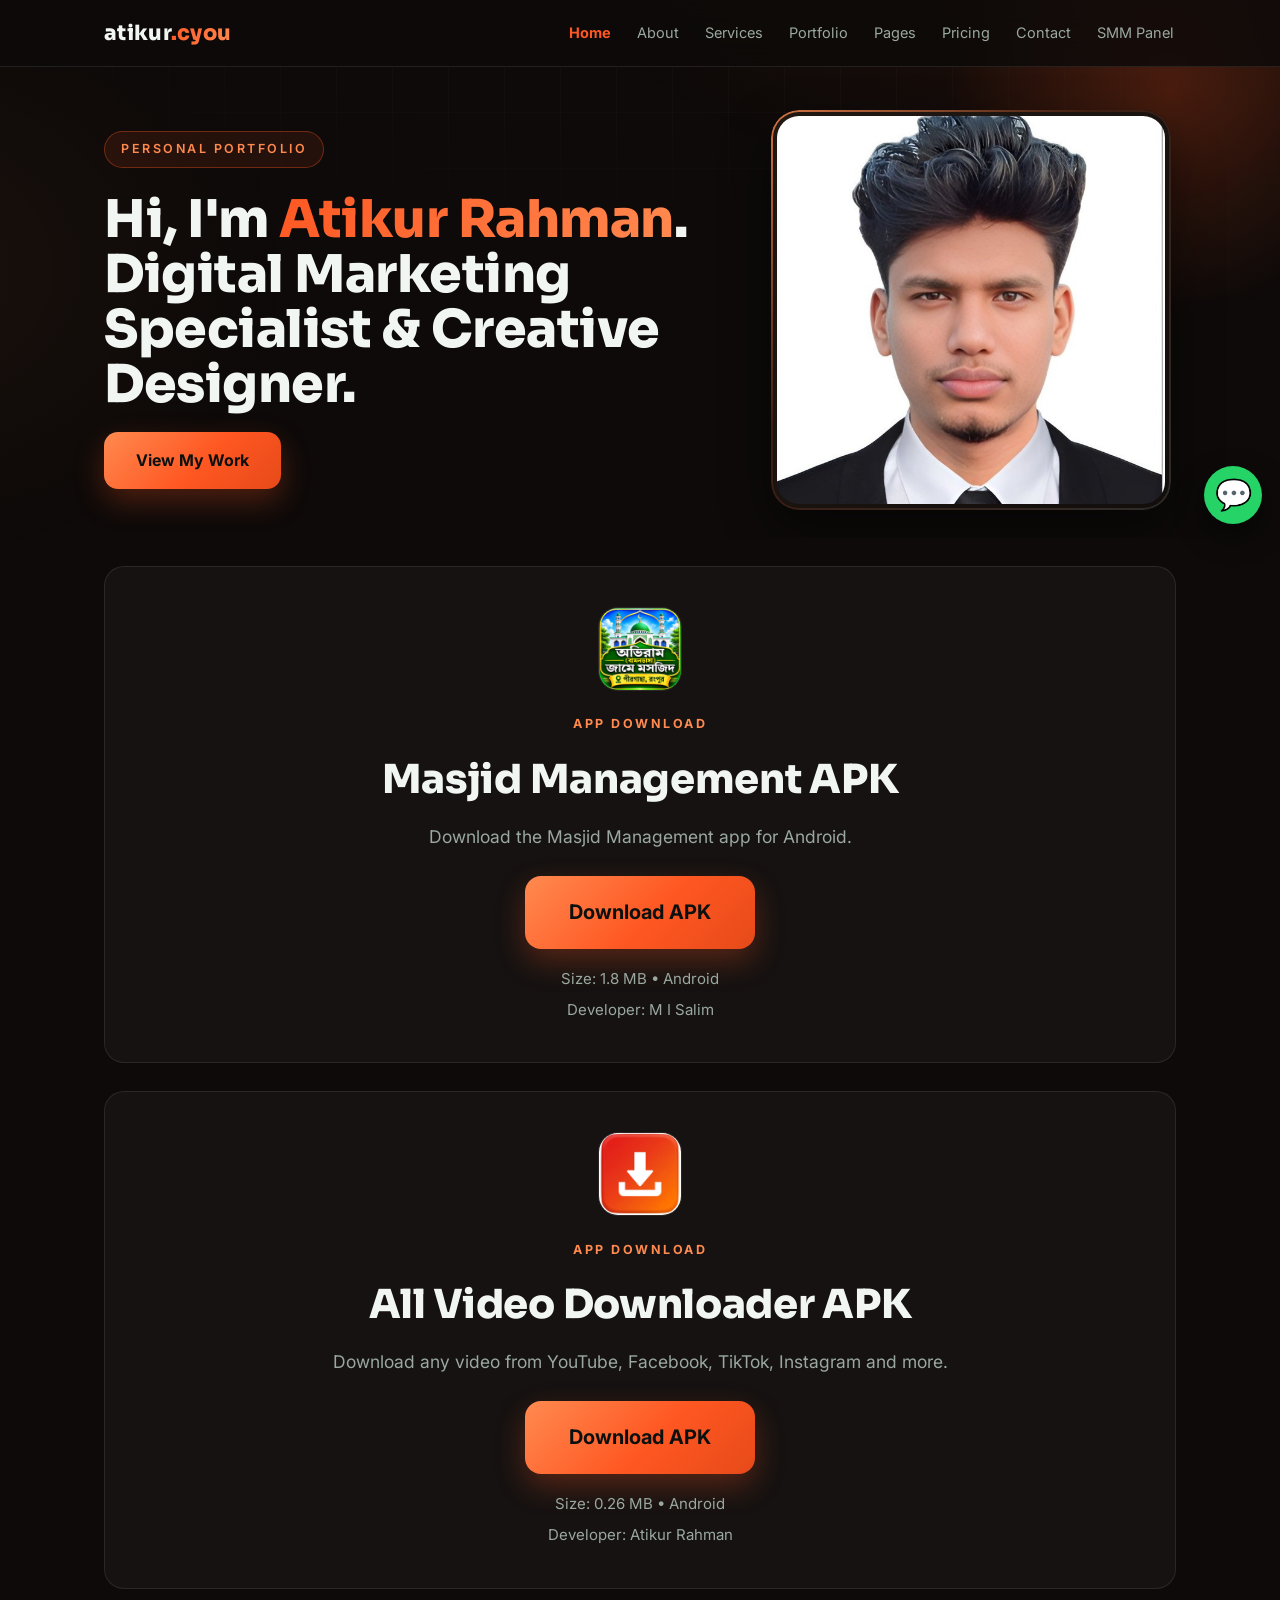
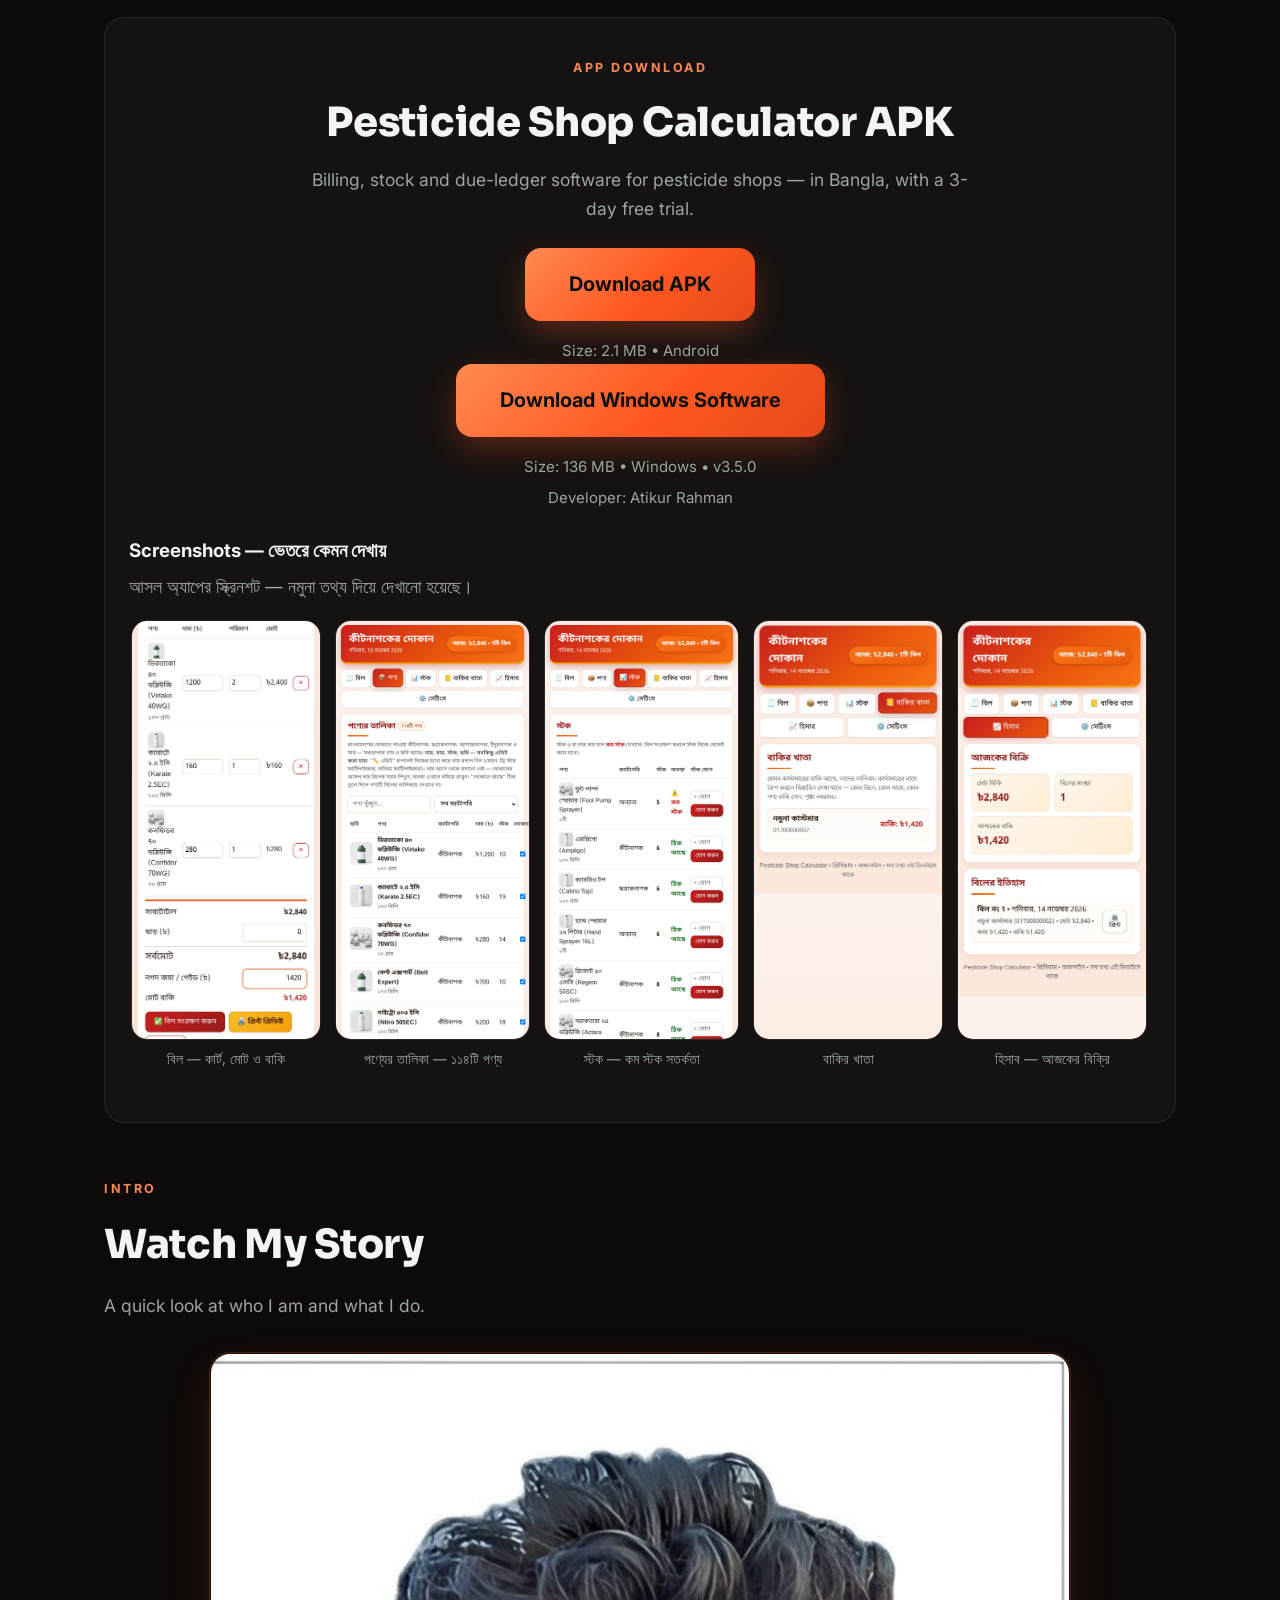
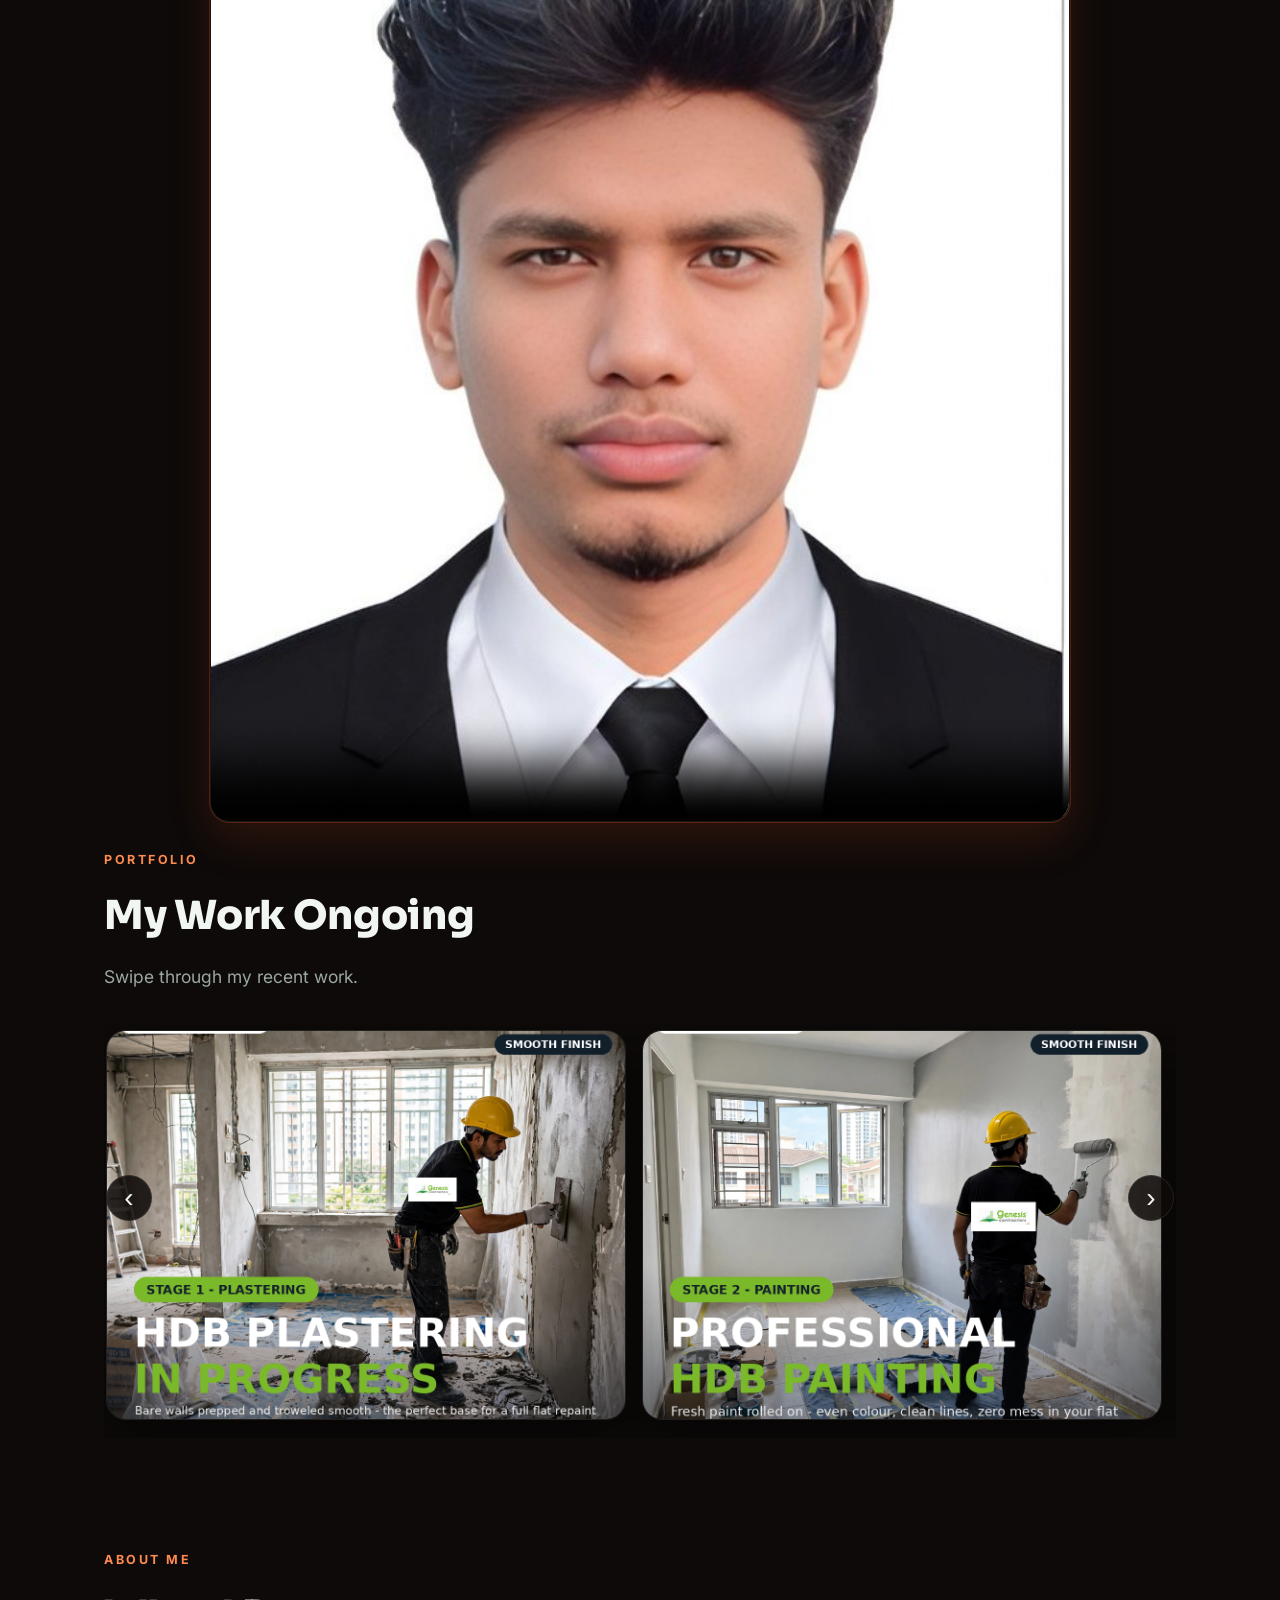
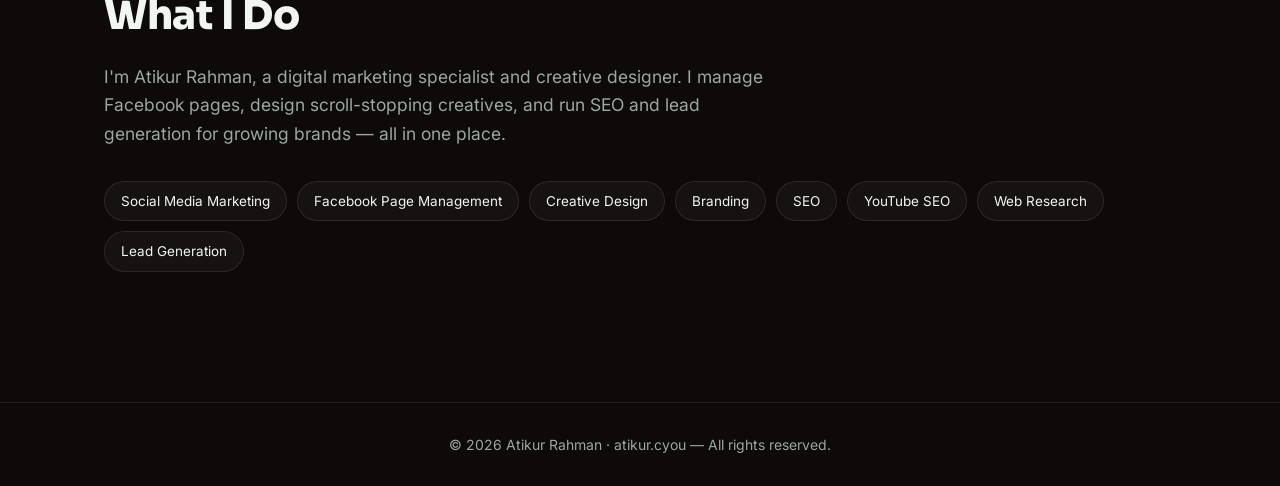
==== index.html @ 68d809be "Add pesticide section: APK download, screenshots, Windows software link" ====
<!DOCTYPE html>
<html lang="en">
<head>
<meta charset="UTF-8">
<meta name="viewport" content="width=device-width, initial-scale=1.0">
<title>Atikur Rahman — Digital Marketing Specialist & Creative Designer</title>
<meta name="description" content="Atikur Rahman — Digital Marketing Specialist & Creative Designer. Social media marketing, Facebook page management, creative design, branding, SEO, YouTube SEO, web research and lead generation.">
<link rel="stylesheet" href="styles.css">
<link rel="canonical" href="https://atikur.cyou/">
<script type="application/ld+json">
{
  "@context": "https://schema.org",
  "@type": "Person",
  "name": "Atikur Rahman",
  "url": "https://atikur.cyou",
  "jobTitle": "Digital Marketing Specialist & Creative Designer",
  "description": "Atikur Rahman helps brands grow online with social media marketing, Facebook page management, creative design, branding, SEO, YouTube SEO, web research and lead generation, and runs the Atikur SMM Panel.",
  "sameAs": [
    "https://panel.atikur.cyou"
  ],
  "knowsAbout": [
    "Social Media Marketing",
    "Facebook Page Management",
    "Creative Design",
    "Branding",
    "SEO",
    "YouTube SEO",
    "Web Research",
    "Lead Generation"
  ]
}
</script>
</head>
<body>
<nav><div class="wrap">
<a class="logo" href="index.html">atikur<span>.cyou</span></a>
<div class="navlinks">
<a href="index.html" class="active">Home</a><a href="about.html">About</a><a href="services.html">Services</a><a href="portfolio.html">Portfolio</a><a href="pages.html">Pages</a><a href="pricing.html">Pricing</a><a href="contact.html">Contact</a><a href="https://panel.atikur.cyou">SMM Panel</a>
</div></div></nav>

<header class="hero"><div class="wrap hero-grid">
<div>
<span class="kicker">Personal Portfolio</span>
<div class="photo photo-inline"><img src="photo.jpg" alt="Atikur Rahman"></div>
<h1>Hi, I'm <span class="hl">Atikur Rahman</span>.<br>Digital Marketing Specialist & Creative Designer.</h1>


<div class="cta-row">
<a class="btn btn-green" href="portfolio.html">View My Work</a>

</div>
</div>
<div><div class="photo"><img src="photo.jpg" alt="Atikur Rahman"></div></div>
</div></header>

<section class="apk-download"><div class="wrap">
<div class="apk-box">
<img class="apk-icon" src="downloads/masjid-icon.png" alt="Masjid Management app icon">
<div class="sec-tag">App Download</div>
<h2>Masjid Management APK</h2>
<p class="sec-desc">Download the Masjid Management app for Android.</p>
<a class="btn btn-green btn-big" href="/api/download" download>Download APK</a>
<p class="apk-meta" id="apk-download-count"></p>
<p class="apk-meta">Size: 1.8 MB • Android</p>
<p class="apk-dev">Developer: M I Salim</p>
</div>
</div></section>

<section class="apk-download"><div class="wrap">
<div class="apk-box">
<img class="apk-icon" src="downloads/avd-icon.png" alt="All Video Downloader app icon">
<div class="sec-tag">App Download</div>
<h2>All Video Downloader APK</h2>
<p class="sec-desc">Download any video from YouTube, Facebook, TikTok, Instagram and more.</p>
<a class="btn btn-green btn-big" href="/api/avd-download" download>Download APK</a>
<p class="apk-meta" id="avd-download-count"></p>
<p class="apk-meta">Size: 0.26 MB • Android</p>
<p class="apk-dev">Developer: Atikur Rahman</p>
</div>
</div></section>

<section class="apk-download"><div class="wrap">
<div class="apk-box">
<div class="sec-tag">App Download</div>
<h2>Pesticide Shop Calculator APK</h2>
<p class="sec-desc">Billing, stock and due-ledger software for pesticide shops — in Bangla, with a 3-day free trial.</p>
<a class="btn btn-green btn-big" href="/api/pesticide-download" download>Download APK</a>
<p class="apk-meta" id="pesticide-download-count"></p>
<p class="apk-meta">Size: 2.1 MB • Android</p>
<a class="btn btn-green btn-big" href="https://github.com/Atikur009/pesticide-shop-calculator/releases/download/v3.5.0/pesticide-shop-calculator-windows-3.5.0.zip">Download Windows Software</a>
<p class="apk-meta">Size: 136 MB • Windows • v3.5.0</p>
<p class="apk-dev">Developer: Atikur Rahman</p>
<div style="margin-top:26px;text-align:left">
  <h3 style="margin:0 0 6px">Screenshots — ভেতরে কেমন দেখায়</h3>
  <p class="sec-desc" style="margin:0 0 14px">আসল অ্যাপের স্ক্রিনশট — নমুনা তথ্য দিয়ে দেখানো হয়েছে।</p>
  <div style="display:flex;gap:14px;overflow-x:auto;padding:4px 2px 12px;-webkit-overflow-scrolling:touch">
    <figure style="margin:0;flex:0 0 auto"><img src="images/pesticide/shot-1-bill.jpg" alt="Billing screen — cart, totals and due amount" loading="lazy" style="height:420px;width:auto;border-radius:16px;border:1px solid var(--line);display:block"><figcaption style="font-size:13.5px;color:var(--muted);margin-top:8px;text-align:center">বিল — কার্ট, মোট ও বাকি</figcaption></figure>
    <figure style="margin:0;flex:0 0 auto"><img src="images/pesticide/shot-2-catalog.jpg" alt="Product catalog — 114 products with photos and prices" loading="lazy" style="height:420px;width:auto;border-radius:16px;border:1px solid var(--line);display:block"><figcaption style="font-size:13.5px;color:var(--muted);margin-top:8px;text-align:center">পণ্যের তালিকা — ১১৪টি পণ্য</figcaption></figure>
    <figure style="margin:0;flex:0 0 auto"><img src="images/pesticide/shot-3-stock.jpg" alt="Stock screen — stock levels and low-stock warnings" loading="lazy" style="height:420px;width:auto;border-radius:16px;border:1px solid var(--line);display:block"><figcaption style="font-size:13.5px;color:var(--muted);margin-top:8px;text-align:center">স্টক — কম স্টক সতর্কতা</figcaption></figure>
    <figure style="margin:0;flex:0 0 auto"><img src="images/pesticide/shot-4-ledger.jpg" alt="Due ledger — customers with outstanding balance" loading="lazy" style="height:420px;width:auto;border-radius:16px;border:1px solid var(--line);display:block"><figcaption style="font-size:13.5px;color:var(--muted);margin-top:8px;text-align:center">বাকির খাতা</figcaption></figure>
    <figure style="margin:0;flex:0 0 auto"><img src="images/pesticide/shot-5-sales.jpg" alt="Sales report — today's totals and bill history" loading="lazy" style="height:420px;width:auto;border-radius:16px;border:1px solid var(--line);display:block"><figcaption style="font-size:13.5px;color:var(--muted);margin-top:8px;text-align:center">হিসাব — আজকের বিক্রি</figcaption></figure>
    <figure style="margin:0;flex:0 0 auto"><img src="images/pesticide/shot-6-settings.jpg" alt="Settings and backup screen" loading="lazy" style="height:420px;width:auto;border-radius:16px;border:1px solid var(--line);display:block"><figcaption style="font-size:13.5px;color:var(--muted);margin-top:8px;text-align:center">সেটিংস ও ব্যাকআপ</figcaption></figure>
    <figure style="margin:0;flex:0 0 auto"><img src="images/pesticide/shot-7-ledger-detail.jpg" alt="Due ledger detail — page number, bill lines and payment recording" loading="lazy" style="height:420px;width:auto;border-radius:16px;border:1px solid var(--line);display:block"><figcaption style="font-size:13.5px;color:var(--muted);margin-top:8px;text-align:center">বাকির বিবরণ — পৃষ্ঠা নম্বরসহ</figcaption></figure>
    <figure style="margin:0;flex:0 0 auto"><img src="images/pesticide/shot-8-license-plans.jpg" alt="License screen — monthly, yearly and lifetime plans with free trial" loading="lazy" style="height:420px;width:auto;border-radius:16px;border:1px solid var(--line);display:block"><figcaption style="font-size:13.5px;color:var(--muted);margin-top:8px;text-align:center">লাইসেন্স — প্ল্যান ও ফ্রি ট্রায়াল</figcaption></figure>
  </div>
</div>
</div>
</div></section>

<section class="intro-video-sec"><div class="wrap">
<div class="sec-head"><div class="sec-tag">Intro</div>
<h2>Watch My Story</h2>
<p class="sec-desc">A quick look at who I am and what I do.</p></div>
<video class="intro-video" src="media/intro-video.mp4" controls playsinline preload="metadata" poster="photo.jpg"></video>
</div></section>

<section class="tight-top"><div class="wrap">
<div class="sec-head"><div class="sec-tag">Portfolio</div>
<h2>My Work Ongoing</h2>
<p class="sec-desc">Swipe through my recent work.</p></div>
<div class="work-slider">
<button class="ws-btn ws-prev" type="button" aria-label="Previous work">‹</button>
<div class="ws-track">
<img src="work/sample-1.png" alt="Recent work 1">
<img src="work/sample-2.png" alt="Recent work 2">
<img src="work/sample-3.png" alt="Recent work 3">
<img src="work/hack-1.png" alt="Recent work 4">
<img src="work/hack-2.png" alt="Recent work 5">
<img src="work/hack-3.png" alt="Recent work 6">
<img src="work/plumb-1.png" alt="Recent work 7">
<img src="work/plumb-2.png" alt="Recent work 8">
<img src="work/plumb-3.png" alt="Recent work 9">
</div>
<button class="ws-btn ws-next" type="button" aria-label="Next work">›</button>
</div>
</div></section>

<section><div class="wrap">
<div class="sec-head"><div class="sec-tag">About Me</div>
<h2>What I Do</h2>
<p class="sec-desc">I'm Atikur Rahman, a digital marketing specialist and creative designer. I manage Facebook pages, design scroll-stopping creatives, and run SEO and lead generation for growing brands — all in one place.</p></div>
<div class="chips">
<span class="chip">Social Media Marketing</span><span class="chip">Facebook Page Management</span><span class="chip">Creative Design</span><span class="chip">Branding</span><span class="chip">SEO</span><span class="chip">YouTube SEO</span><span class="chip">Web Research</span><span class="chip">Lead Generation</span>
</div>
</div></section>

<script>
(function(){var s=document.querySelector('.work-slider');if(!s)return;var t=s.querySelector('.ws-track');var step=function(){return t.clientWidth*0.8;};s.querySelector('.ws-prev').addEventListener('click',function(){t.scrollBy({left:-step(),behavior:'smooth'});});s.querySelector('.ws-next').addEventListener('click',function(){t.scrollBy({left:step(),behavior:'smooth'});});})();
</script>
<script>
(function(){var el=document.getElementById('apk-download-count');if(!el)return;fetch('/api/download-count').then(function(r){return r.json();}).then(function(d){var n=parseInt(d.count,10)||0;el.textContent='⬇ '+n.toLocaleString('en-US')+' downloads';}).catch(function(){});})();
(function(){var el=document.getElementById('avd-download-count');if(!el)return;fetch('/api/avd-download-count').then(function(r){return r.json();}).then(function(d){var n=parseInt(d.count,10)||0;el.textContent='⬇ '+n.toLocaleString('en-US')+' downloads';}).catch(function(){});})();
(function(){var el=document.getElementById('pesticide-download-count');if(!el)return;fetch('/api/pesticide-download-count').then(function(r){return r.json();}).then(function(d){var n=parseInt(d.count,10)||0;el.textContent='⬇ '+n.toLocaleString('en-US')+' downloads';}).catch(function(){});})();
</script>

<footer><div class="wrap">© 2026 Atikur Rahman · atikur.cyou — All rights reserved.</div></footer>
<a class="wa-float" href="https://wa.me/8801723502619" target="_blank" rel="noopener" aria-label="Chat on WhatsApp">💬</a>
</body></html>
---- styles.css ----
@import url('https://fonts.googleapis.com/css2?family=Sora:wght@600;700;800&family=Inter:wght@400;500;600;700&display=swap');

:root{
  --bg:#0d0a09; --bg2:#140f0d; --card:rgba(255,255,255,.035);
  --green:#ff5722; --green-2:#ff8a50; --green-d:#e64a19;
  --text:#f2f6f2; --muted:#9aa8a0; --line:rgba(255,255,255,.09);
  --shadow:0 20px 50px rgba(0,0,0,.45);
  --glow:0 0 0 1px rgba(255,87,34,.25), 0 18px 45px rgba(255,87,34,.14);
}
*{margin:0;padding:0;box-sizing:border-box}
html{scroll-behavior:smooth}
body{background:var(--bg);color:var(--text);font-family:'Inter','Segoe UI',system-ui,-apple-system,Arial,sans-serif;line-height:1.65;-webkit-font-smoothing:antialiased}
body::before{content:'';position:fixed;inset:0;pointer-events:none;z-index:0;background:radial-gradient(900px 500px at 85% -10%,rgba(255,87,34,.10),transparent 60%),radial-gradient(700px 500px at -10% 30%,rgba(255,138,80,.06),transparent 60%)}
a{color:inherit;text-decoration:none}
img{max-width:100%}
::selection{background:var(--green);color:#0c1110}
.wrap{max-width:1120px;margin:0 auto;padding:0 24px;position:relative;z-index:1}
/* nav */
nav{position:fixed;top:0;left:0;right:0;z-index:50;background:rgba(13,10,9,.82);backdrop-filter:blur(14px);-webkit-backdrop-filter:blur(14px);border-bottom:1px solid var(--line)}
nav .wrap{display:flex;align-items:center;justify-content:space-between;height:66px;gap:16px}
.logo{font-family:'Sora',sans-serif;font-weight:800;font-size:21px;letter-spacing:.3px;white-space:nowrap}
.logo span{background:linear-gradient(120deg,var(--green),var(--green-2));-webkit-background-clip:text;background-clip:text;-webkit-text-fill-color:transparent;color:transparent}
.navlinks{display:flex;gap:22px;font-size:14.5px;color:var(--muted);overflow-x:auto;white-space:nowrap;scrollbar-width:none}
.navlinks::-webkit-scrollbar{display:none}
.navlinks a{transition:.2s;padding:6px 2px}
.navlinks a:hover{color:var(--text)}
.navlinks a.active{color:var(--green);font-weight:700}
/* hero */
.hero{display:flex;align-items:center;padding:110px 0 28px;position:relative;overflow:hidden}
.hero::before{content:'';position:absolute;top:-140px;right:-120px;width:460px;height:460px;background:radial-gradient(circle,rgba(255,87,34,.22),transparent 70%);pointer-events:none}
.hero::after{content:'';position:absolute;inset:0;background-image:linear-gradient(rgba(255,255,255,.025) 1px,transparent 1px),linear-gradient(90deg,rgba(255,255,255,.025) 1px,transparent 1px);background-size:56px 56px;mask-image:radial-gradient(ellipse 80% 60% at 50% 0%,#000 30%,transparent 75%);-webkit-mask-image:radial-gradient(ellipse 80% 60% at 50% 0%,#000 30%,transparent 75%);pointer-events:none}
.hero-grid{display:grid;grid-template-columns:1.2fr .8fr;gap:48px;align-items:center;width:100%}
@media(max-width:820px){.hero-grid{grid-template-columns:1fr}
/* Mobile: photo BESIDE the heading, small, Wikipedia-style — not above the text */
.hero-grid>div:last-child{display:none}
.hero .photo-inline{display:block;float:right;width:160px;max-width:160px;margin:0 0 12px 16px}}
.kicker{display:inline-block;font-size:12.5px;letter-spacing:2.5px;text-transform:uppercase;color:var(--green-2);background:rgba(255,87,34,.10);border:1px solid rgba(255,87,34,.35);padding:7px 16px;border-radius:100px;margin-bottom:24px;font-weight:600}
h1{font-family:'Sora',sans-serif;font-size:clamp(32px,5vw,52px);line-height:1.06;font-weight:800;margin-bottom:20px;letter-spacing:-.5px}
h1 .hl{background:linear-gradient(120deg,var(--green),var(--green-2));-webkit-background-clip:text;background-clip:text;-webkit-text-fill-color:transparent;color:transparent}
.sub{color:var(--muted);font-size:18.5px;max-width:560px;margin-bottom:26px}
.chips{display:flex;flex-wrap:wrap;gap:10px;margin-bottom:34px}
.chip{font-size:13.5px;color:var(--text);background:var(--card);border:1px solid var(--line);padding:8px 16px;border-radius:100px;transition:.2s}
.chip:hover{border-color:rgba(255,87,34,.6);background:rgba(255,87,34,.08)}
.cta-row{display:flex;gap:14px;flex-wrap:wrap}
.btn{display:inline-block;padding:15px 32px;border-radius:14px;font-weight:700;font-size:16px;transition:.25s;text-align:center}
.btn-green{background:linear-gradient(135deg,var(--green-2),var(--green) 55%,var(--green-d));color:#0c1110;box-shadow:0 12px 30px rgba(255,87,34,.28)}
.btn-green:hover{transform:translateY(-2px);box-shadow:0 18px 38px rgba(255,87,34,.38)}
.btn-ghost{border:1px solid rgba(255,255,255,.16);color:var(--text);background:rgba(255,255,255,.03)}
.btn-ghost:hover{border-color:var(--green);color:var(--green-2);transform:translateY(-2px)}
.btn-sm{padding:11px 22px;font-size:14.5px;border-radius:11px}
.photo{width:100%;max-width:400px;aspect-ratio:1/1;border-radius:28px;margin:0 auto;background:linear-gradient(135deg,#221812,#120e0c);padding:6px;position:relative;overflow:hidden;box-shadow:var(--shadow)}
.photo::before{content:'';position:absolute;inset:0;border-radius:28px;padding:2px;background:linear-gradient(135deg,rgba(255,138,80,.8),rgba(255,87,34,.15) 40%,rgba(255,255,255,.12));-webkit-mask:linear-gradient(#000 0 0) content-box,linear-gradient(#000 0 0);-webkit-mask-composite:xor;mask-composite:exclude;pointer-events:none}
.photo img{width:100%;height:100%;object-fit:cover;display:block;position:relative;z-index:1;border-radius:22px}
.photo-inline{display:none}
/* apk download */
.apk-download{padding:28px 0 0}
.apk-box{text-align:center;background:var(--card);border:1px solid var(--line);border-radius:20px;padding:40px 24px}
.apk-box h2{margin-bottom:10px}
.apk-box .sec-desc{margin:0 auto 24px}
.btn-big{padding:20px 44px;font-size:20px;border-radius:16px}
.apk-icon{width:84px;height:84px;border-radius:20px;border:1px solid var(--line);margin-bottom:16px}
.apk-meta{margin-top:18px;color:var(--muted);font-size:15px}
.apk-dev{margin-top:6px;color:var(--muted);font-size:15px}
/* intro video */
.intro-video-sec{padding-bottom:0}
.intro-video{display:block;width:100%;max-width:860px;margin:0 auto;border-radius:20px;border:1px solid var(--line);box-shadow:var(--glow);background:#000}
/* page head */
.page-head{padding:136px 0 44px;text-align:left}
.page-head h1{font-size:clamp(32px,5vw,48px)}
.page-head p{color:var(--muted);font-size:17.5px;max-width:680px}
/* sections */
section{padding:56px 0}
.sec-head{margin-bottom:32px}
.sec-tag{font-size:12.5px;letter-spacing:2.5px;text-transform:uppercase;color:var(--green-2);margin-bottom:12px;font-weight:700}
h2{font-family:'Sora',sans-serif;font-size:clamp(28px,4vw,40px);font-weight:800;margin-bottom:14px;letter-spacing:-.3px}
.sec-desc{color:var(--muted);max-width:660px;font-size:17.5px}
/* cards */
.grid-2{display:grid;grid-template-columns:repeat(2,1fr);gap:22px}
.grid-3{display:grid;grid-template-columns:repeat(3,1fr);gap:22px}
.grid-4{display:grid;grid-template-columns:repeat(4,1fr);gap:20px}
@media(max-width:900px){.grid-4{grid-template-columns:repeat(2,1fr)}}
@media(max-width:820px){.grid-2,.grid-3{grid-template-columns:1fr}}
@media(max-width:560px){.grid-4{grid-template-columns:1fr}}
.card{background:var(--card);border:1px solid var(--line);border-radius:20px;padding:30px;transition:.3s;position:relative;backdrop-filter:blur(6px)}
.card:hover{transform:translateY(-5px);border-color:rgba(255,87,34,.45);box-shadow:var(--glow)}
.card .icon{font-size:32px;margin-bottom:14px}
.card h3{font-family:'Sora',sans-serif;font-size:19px;margin-bottom:10px}
.card p{color:var(--muted);font-size:15px}
.card .tag{display:inline-block;font-size:11.5px;letter-spacing:1.2px;text-transform:uppercase;color:var(--green-2);background:rgba(255,87,34,.10);border:1px solid rgba(255,87,34,.35);border-radius:100px;padding:5px 13px;margin-bottom:14px;font-weight:600}
.card .price{font-family:'Sora',sans-serif;font-size:27px;font-weight:800;color:var(--green-2);margin:12px 0 4px}
.card .per{color:var(--muted);font-size:14px;margin-bottom:18px}
/* fb cards */
.fb-card{background:var(--card);border:1px solid var(--line);border-radius:20px;overflow:hidden;transition:.3s;text-align:center}
.fb-card:hover{transform:translateY(-5px);border-color:rgba(255,87,34,.45);box-shadow:var(--glow)}
.fb-cover{aspect-ratio:16/9;background:linear-gradient(135deg,#221812,#120e0c);display:flex;align-items:center;justify-content:center;font-size:52px;border-bottom:1px solid var(--line)}
.fb-card .body{padding:24px 18px}
.fb-card h3{font-family:'Sora',sans-serif;font-size:18px;margin-bottom:6px}
.fb-badge{display:inline-block;font-size:12px;color:#0c1110;background:linear-gradient(135deg,var(--green-2),var(--green));font-weight:700;border-radius:100px;padding:5px 15px;margin-bottom:16px}
/* gallery */
.filters{display:flex;gap:10px;flex-wrap:wrap;margin-bottom:32px}
.filter-btn{background:var(--card);border:1px solid var(--line);color:var(--muted);padding:10px 22px;border-radius:100px;font-size:14.5px;cursor:pointer;transition:.2s;font-family:inherit}
.filter-btn:hover{color:var(--text);border-color:rgba(255,87,34,.5)}
.filter-btn.active{background:linear-gradient(135deg,var(--green-2),var(--green));color:#0c1110;border-color:transparent;font-weight:700}
.gal-grid{display:grid;grid-template-columns:repeat(3,1fr);gap:22px}
@media(max-width:820px){.gal-grid{grid-template-columns:repeat(2,1fr)}}
@media(max-width:560px){.gal-grid{grid-template-columns:1fr}}
.gal-card{background:var(--card);border:1px solid var(--line);border-radius:20px;overflow:hidden;transition:.3s}
.gal-card:hover{transform:translateY(-5px);border-color:rgba(255,87,34,.45);box-shadow:var(--glow)}
.gal-card img{width:100%;aspect-ratio:1/1;object-fit:cover;display:block}
.gal-card .cap{padding:17px 19px;font-size:14px;color:var(--muted)}
.gal-card .cap b{color:var(--text);display:block;margin-bottom:4px;font-size:15.5px}
.gal-card .cap .cat{color:var(--green-2);font-size:12.5px;letter-spacing:1px;text-transform:uppercase;font-weight:600}
.video-wrap{background:var(--card);border:1px solid var(--line);border-radius:20px;overflow:hidden;margin-top:26px;box-shadow:var(--shadow)}
.video-wrap video{width:100%;max-height:520px;display:block;background:#000}
.video-wrap .cap{padding:18px 22px;color:var(--muted);font-size:15px}
.video-wrap .cap b{color:var(--text);display:block;font-size:17px;margin-bottom:4px}
/* contact */
.contact-box{background:linear-gradient(135deg,rgba(255,87,34,.14),rgba(255,87,34,.03) 55%,rgba(255,255,255,.02));border:1px solid rgba(255,87,34,.28);border-radius:26px;padding:60px 40px;text-align:center;position:relative;overflow:hidden;box-shadow:var(--shadow)}
.contact-box h2{margin-bottom:12px}
.contact-box p{color:var(--muted);margin-bottom:30px;max-width:520px;margin-left:auto;margin-right:auto}
.contact-links{display:flex;gap:14px;justify-content:center;flex-wrap:wrap;position:relative;z-index:1}
.contact-grid{display:grid;grid-template-columns:repeat(2,1fr);gap:20px;max-width:760px;margin:0 auto}
@media(max-width:640px){.contact-grid{grid-template-columns:1fr}}
.contact-item{background:var(--card);border:1px solid var(--line);border-radius:20px;padding:28px;text-align:center;transition:.3s}
.contact-item:hover{transform:translateY(-5px);border-color:rgba(255,87,34,.45);box-shadow:var(--glow)}
.contact-item .icon{font-size:36px;margin-bottom:12px}
.contact-item h3{font-family:'Sora',sans-serif;font-size:18px;margin-bottom:6px}
.contact-item p{color:var(--muted);font-size:14.5px;margin-bottom:18px}
/* price note */
.note{background:var(--bg2);border:1px solid var(--line);border-left:3px solid var(--green);border-radius:14px;padding:18px 22px;color:var(--muted);font-size:14.5px;margin-top:34px}
footer{border-top:1px solid var(--line);padding:30px 0;color:var(--muted);font-size:14px;text-align:center;margin-top:40px}
.hidden{display:none!important}

/* work slider */
.work-slider{position:relative}
.ws-track{display:flex;gap:16px;overflow-x:auto;scroll-snap-type:x mandatory;padding:6px 2px 18px;scrollbar-width:none;-webkit-overflow-scrolling:touch}
.ws-track::-webkit-scrollbar{display:none}
.ws-track img{flex:0 0 76%;max-width:520px;aspect-ratio:4/3;object-fit:cover;border-radius:20px;scroll-snap-align:center;box-shadow:var(--shadow);border:1px solid var(--line)}
.ws-btn{position:absolute;top:42%;transform:translateY(-50%);width:46px;height:46px;border-radius:50%;border:1px solid var(--line);background:rgba(13,10,9,.85);color:var(--text);font-size:28px;line-height:1;cursor:pointer;z-index:2}
.ws-prev{left:2px}
.ws-next{right:2px}
@media(max-width:820px){.ws-track img{flex-basis:86%}}
/* floating WhatsApp button */
.wa-float{position:fixed;right:18px;top:55%;transform:translateY(-50%);z-index:60;width:58px;height:58px;border-radius:50%;background:#25d366;color:#fff;display:flex;align-items:center;justify-content:center;font-size:30px;box-shadow:0 12px 30px rgba(0,0,0,.45);transition:.25s}
.wa-float:hover{transform:translateY(-50%) scale(1.04)}
.tight-top{padding-top:28px}
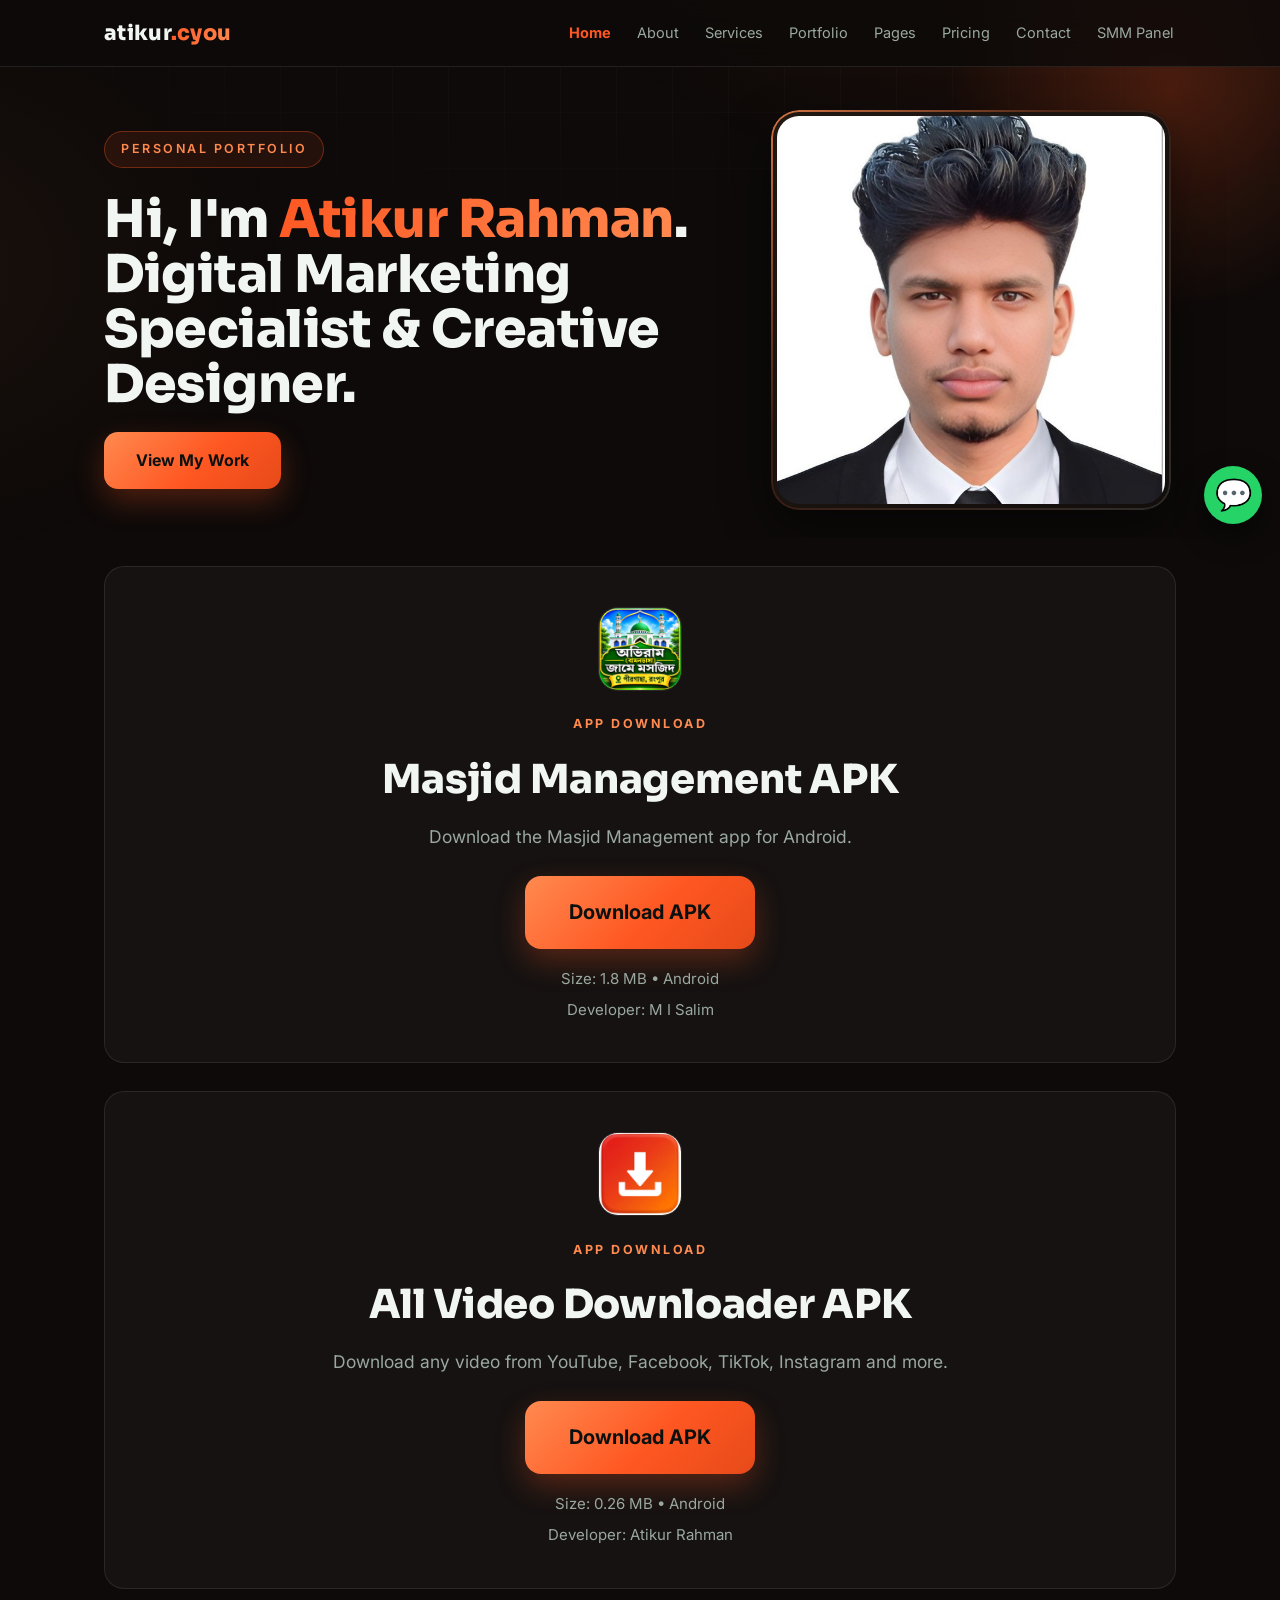
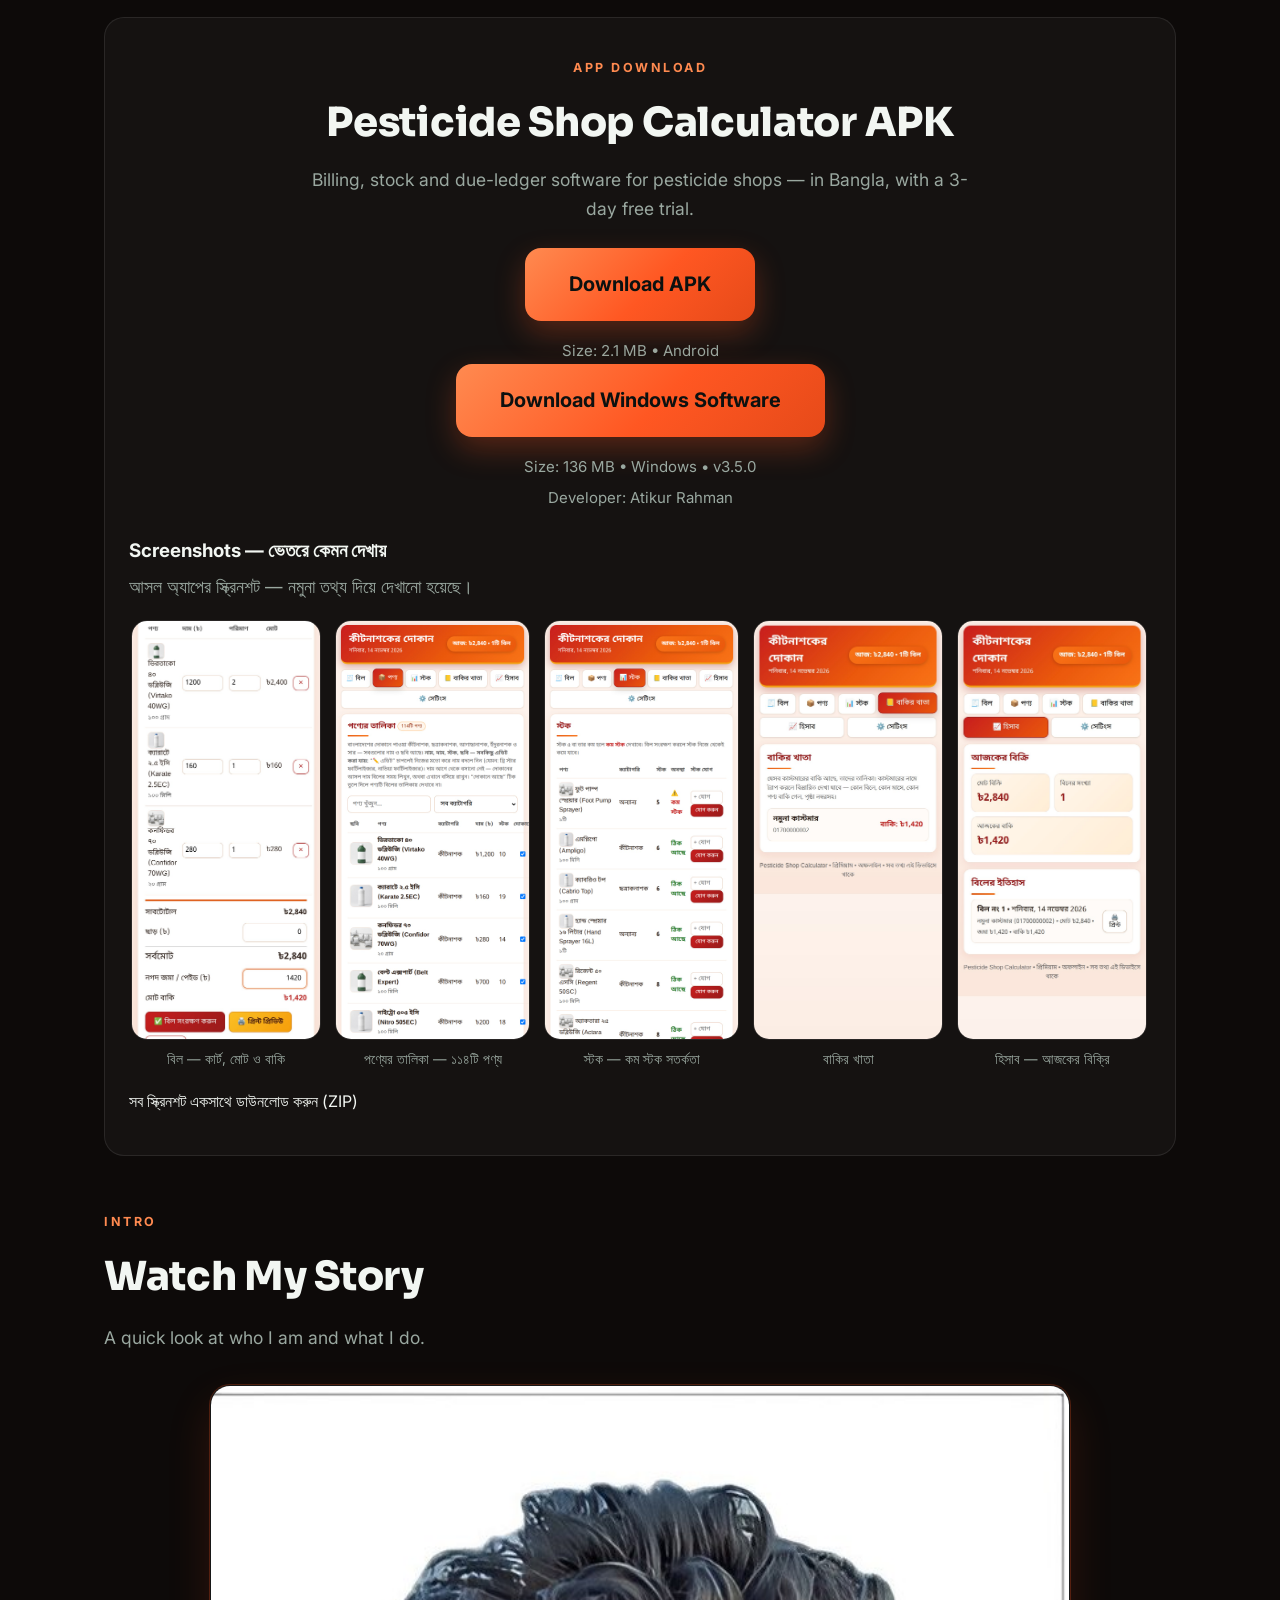
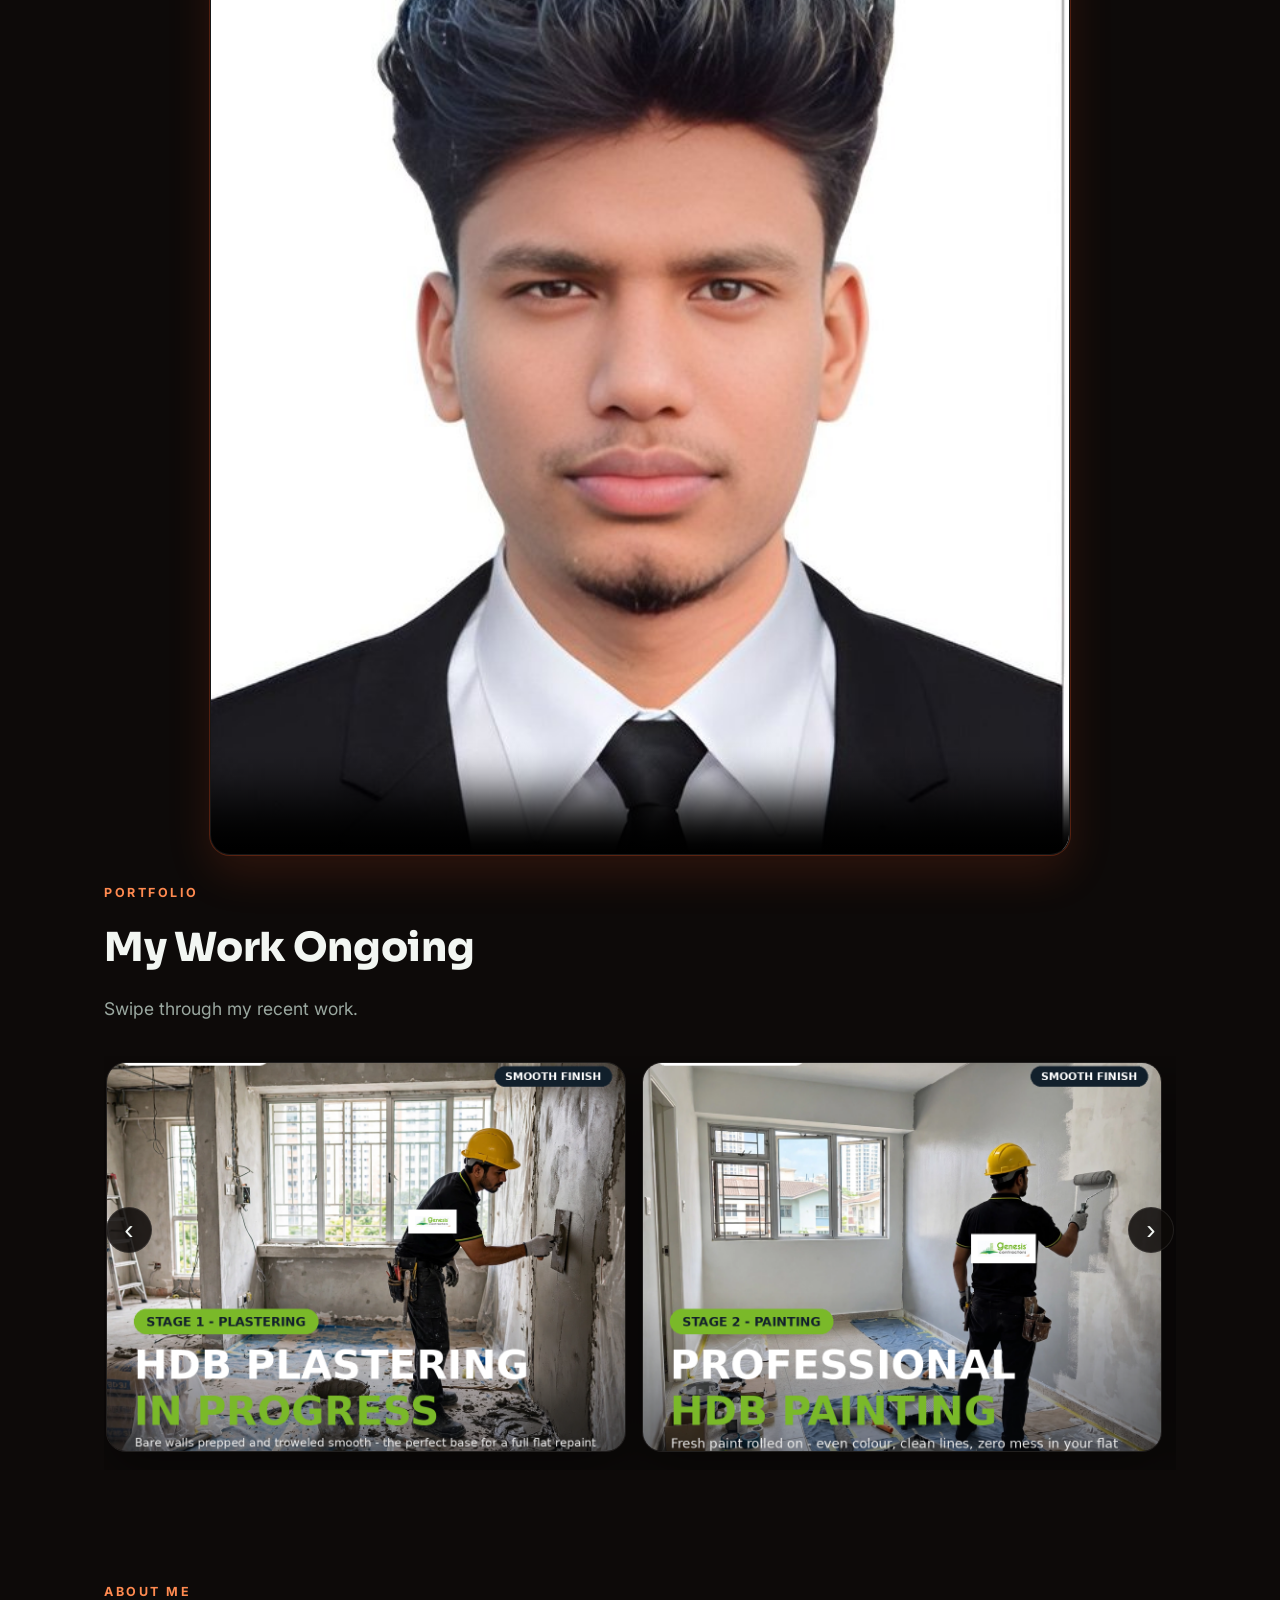
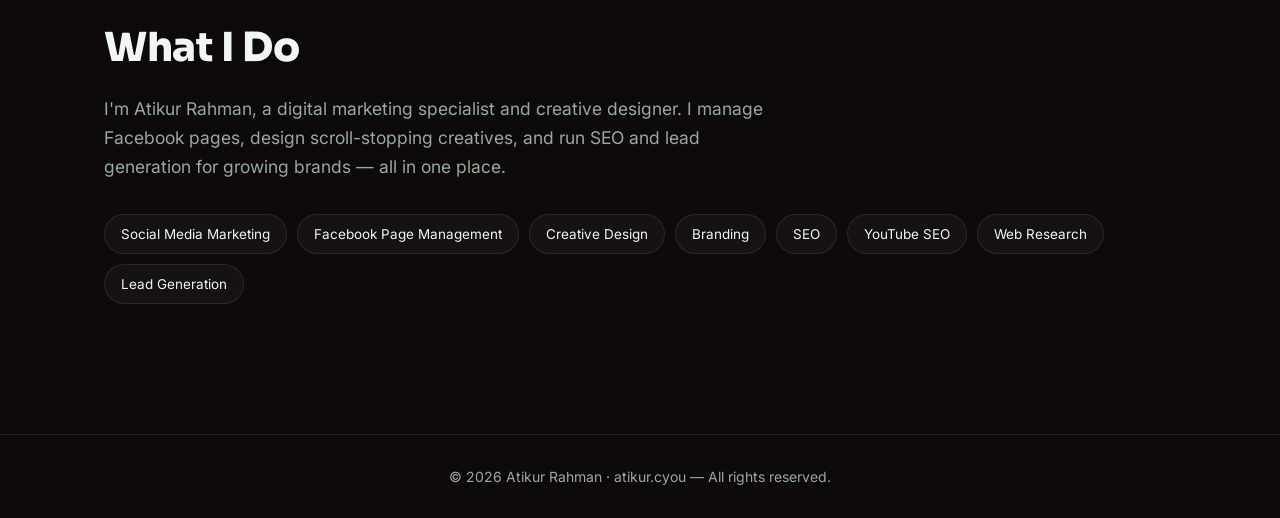
==== commit 4a21763d: "Add download-all screenshots ZIP link to pesticide section" ====
--- a/index.html
+++ b/index.html
@@ -103,6 +103,7 @@
     <figure style="margin:0;flex:0 0 auto"><img src="images/pesticide/shot-7-ledger-detail.jpg" alt="Due ledger detail — page number, bill lines and payment recording" loading="lazy" style="height:420px;width:auto;border-radius:16px;border:1px solid var(--line);display:block"><figcaption style="font-size:13.5px;color:var(--muted);margin-top:8px;text-align:center">বাকির বিবরণ — পৃষ্ঠা নম্বরসহ</figcaption></figure>
     <figure style="margin:0;flex:0 0 auto"><img src="images/pesticide/shot-8-license-plans.jpg" alt="License screen — monthly, yearly and lifetime plans with free trial" loading="lazy" style="height:420px;width:auto;border-radius:16px;border:1px solid var(--line);display:block"><figcaption style="font-size:13.5px;color:var(--muted);margin-top:8px;text-align:center">লাইসেন্স — প্ল্যান ও ফ্রি ট্রায়াল</figcaption></figure>
   </div>
+  <p style="margin:6px 0 0"><a href="downloads/pesticide-screenshots.zip" download>সব স্ক্রিনশট একসাথে ডাউনলোড করুন (ZIP)</a></p>
 </div>
 </div>
 </div></section>
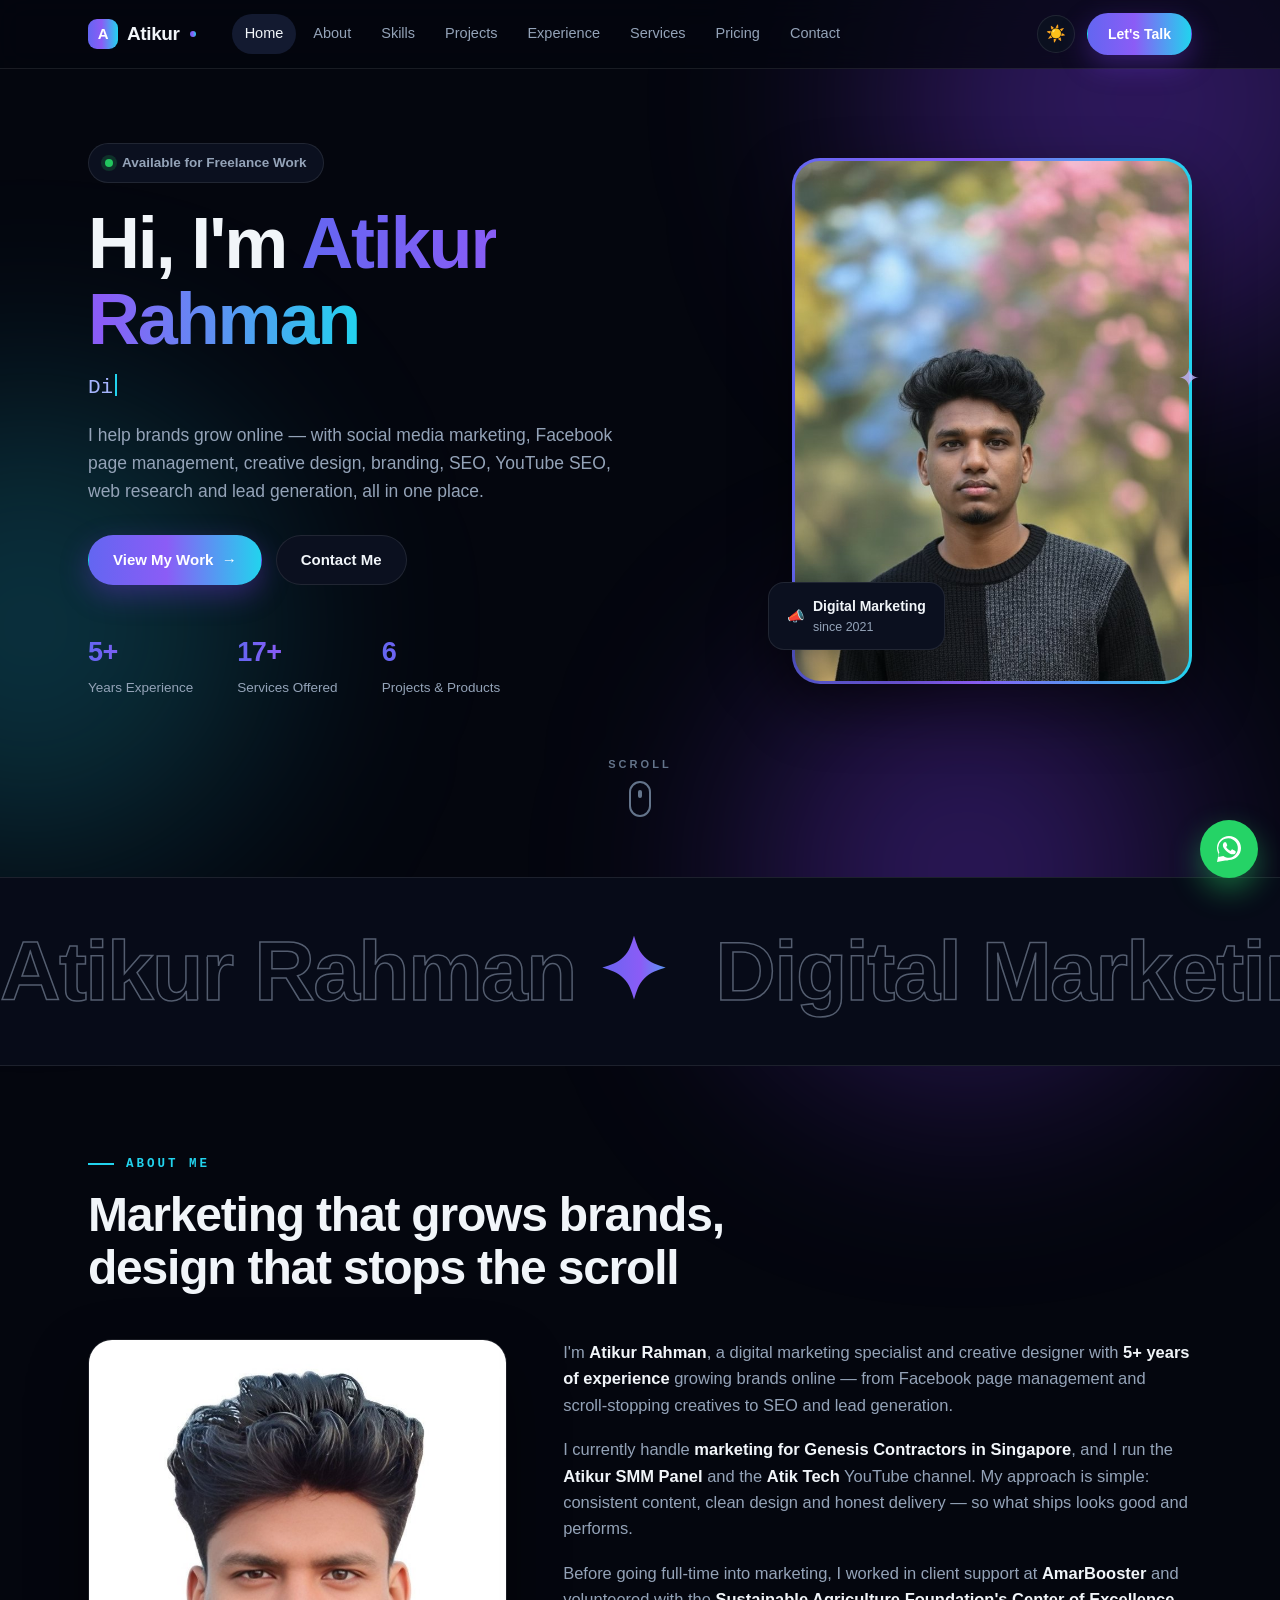
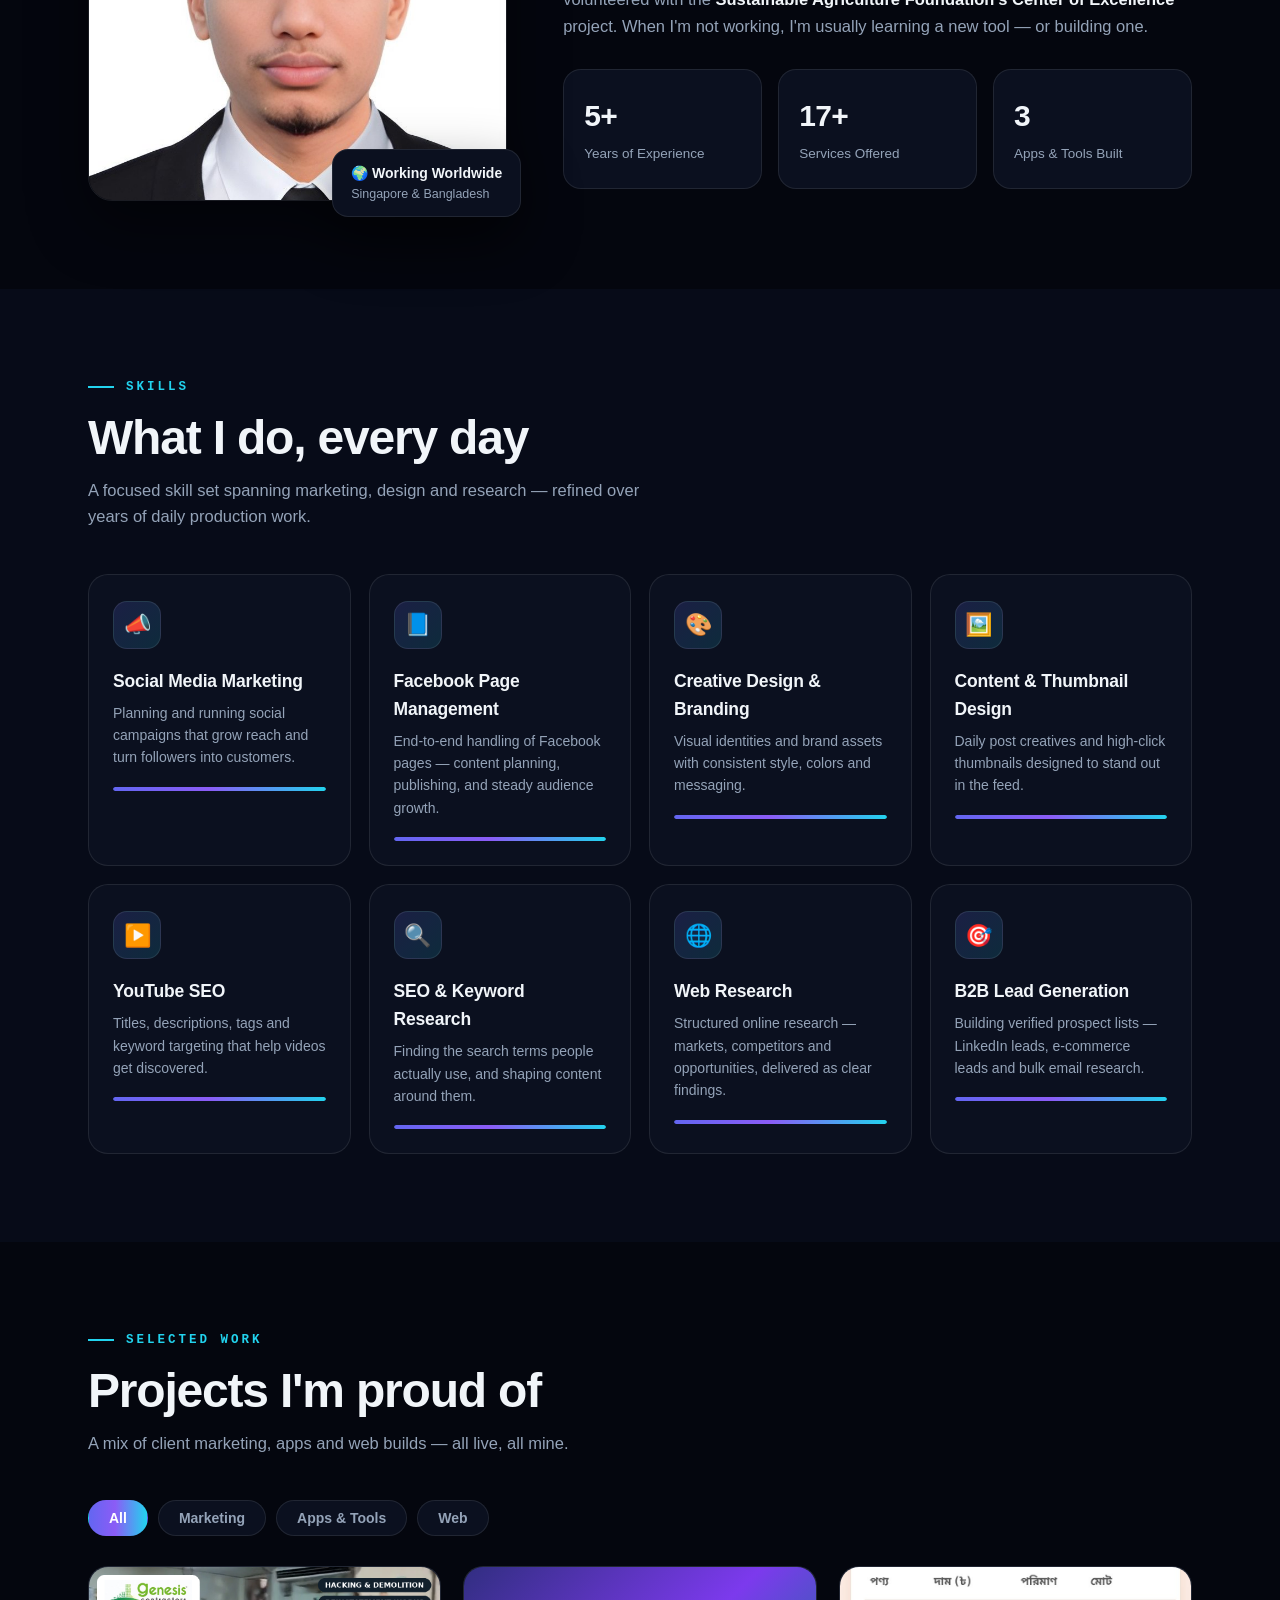
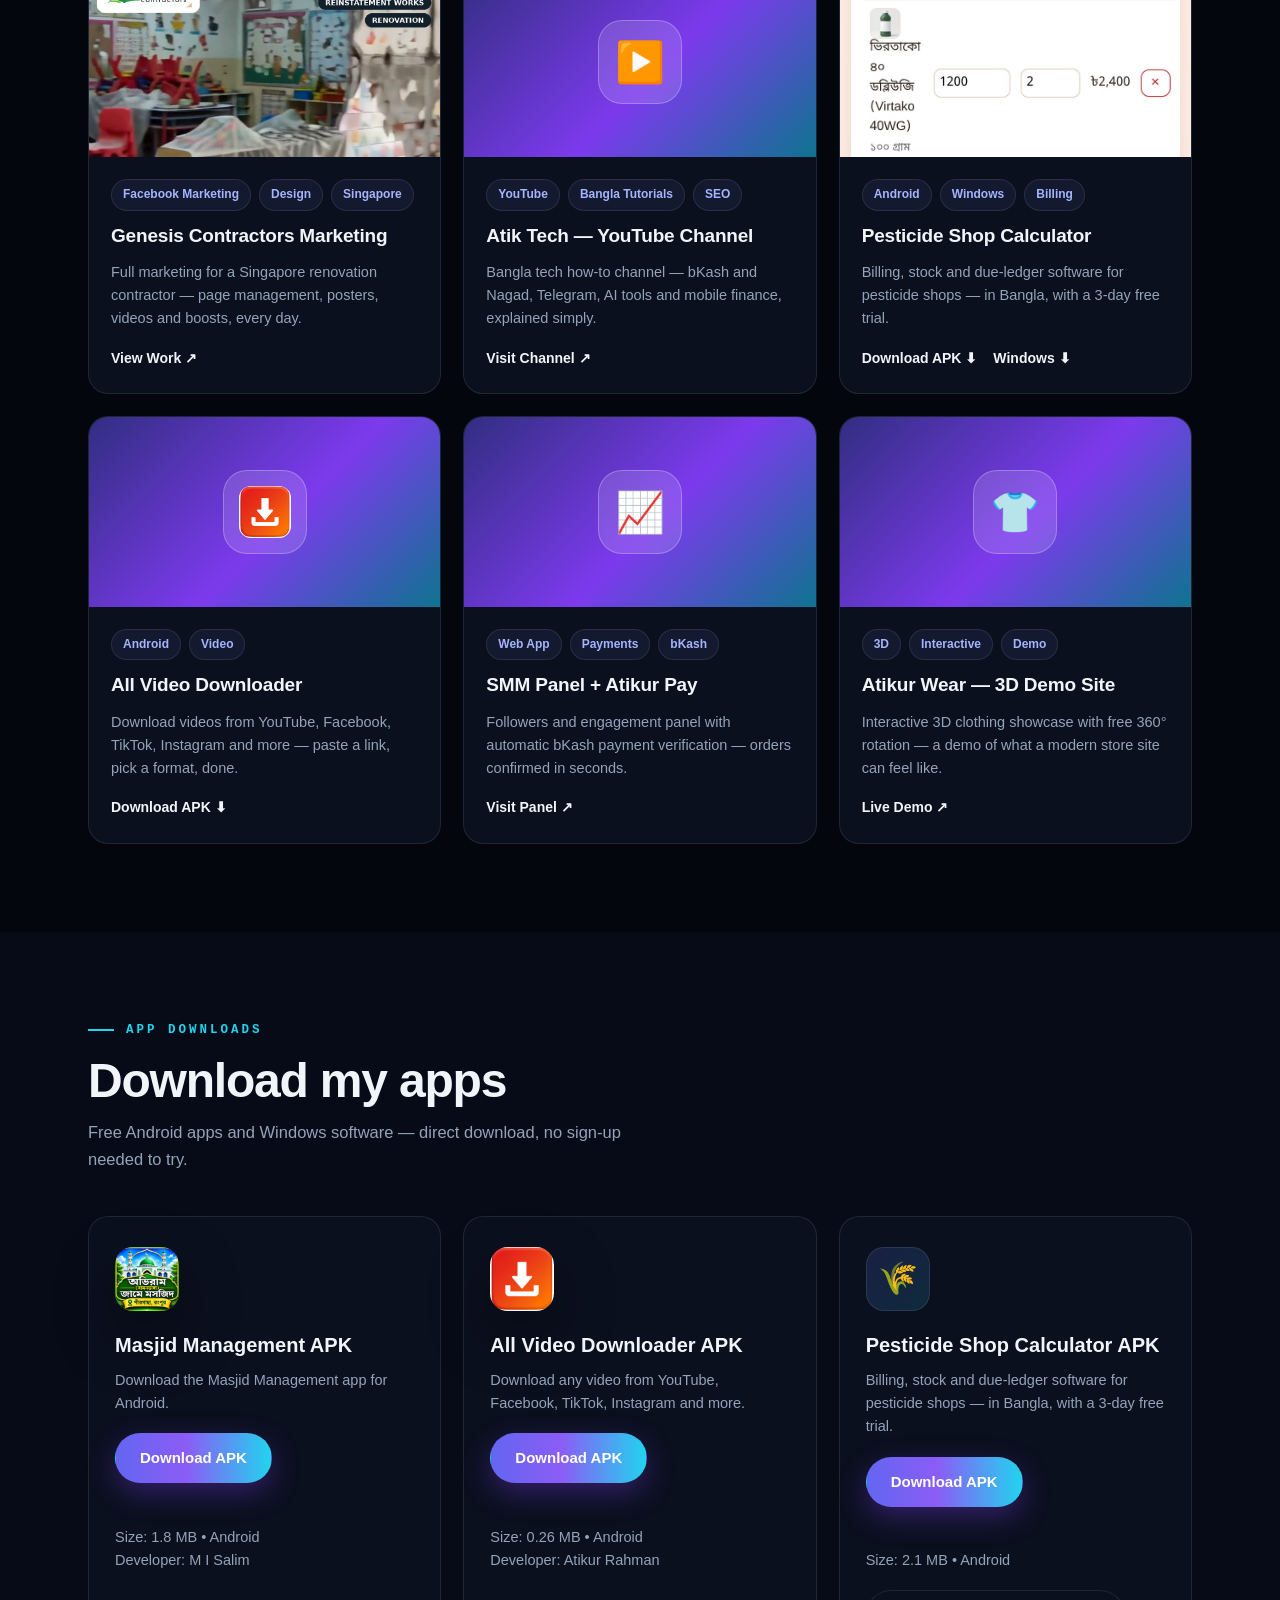
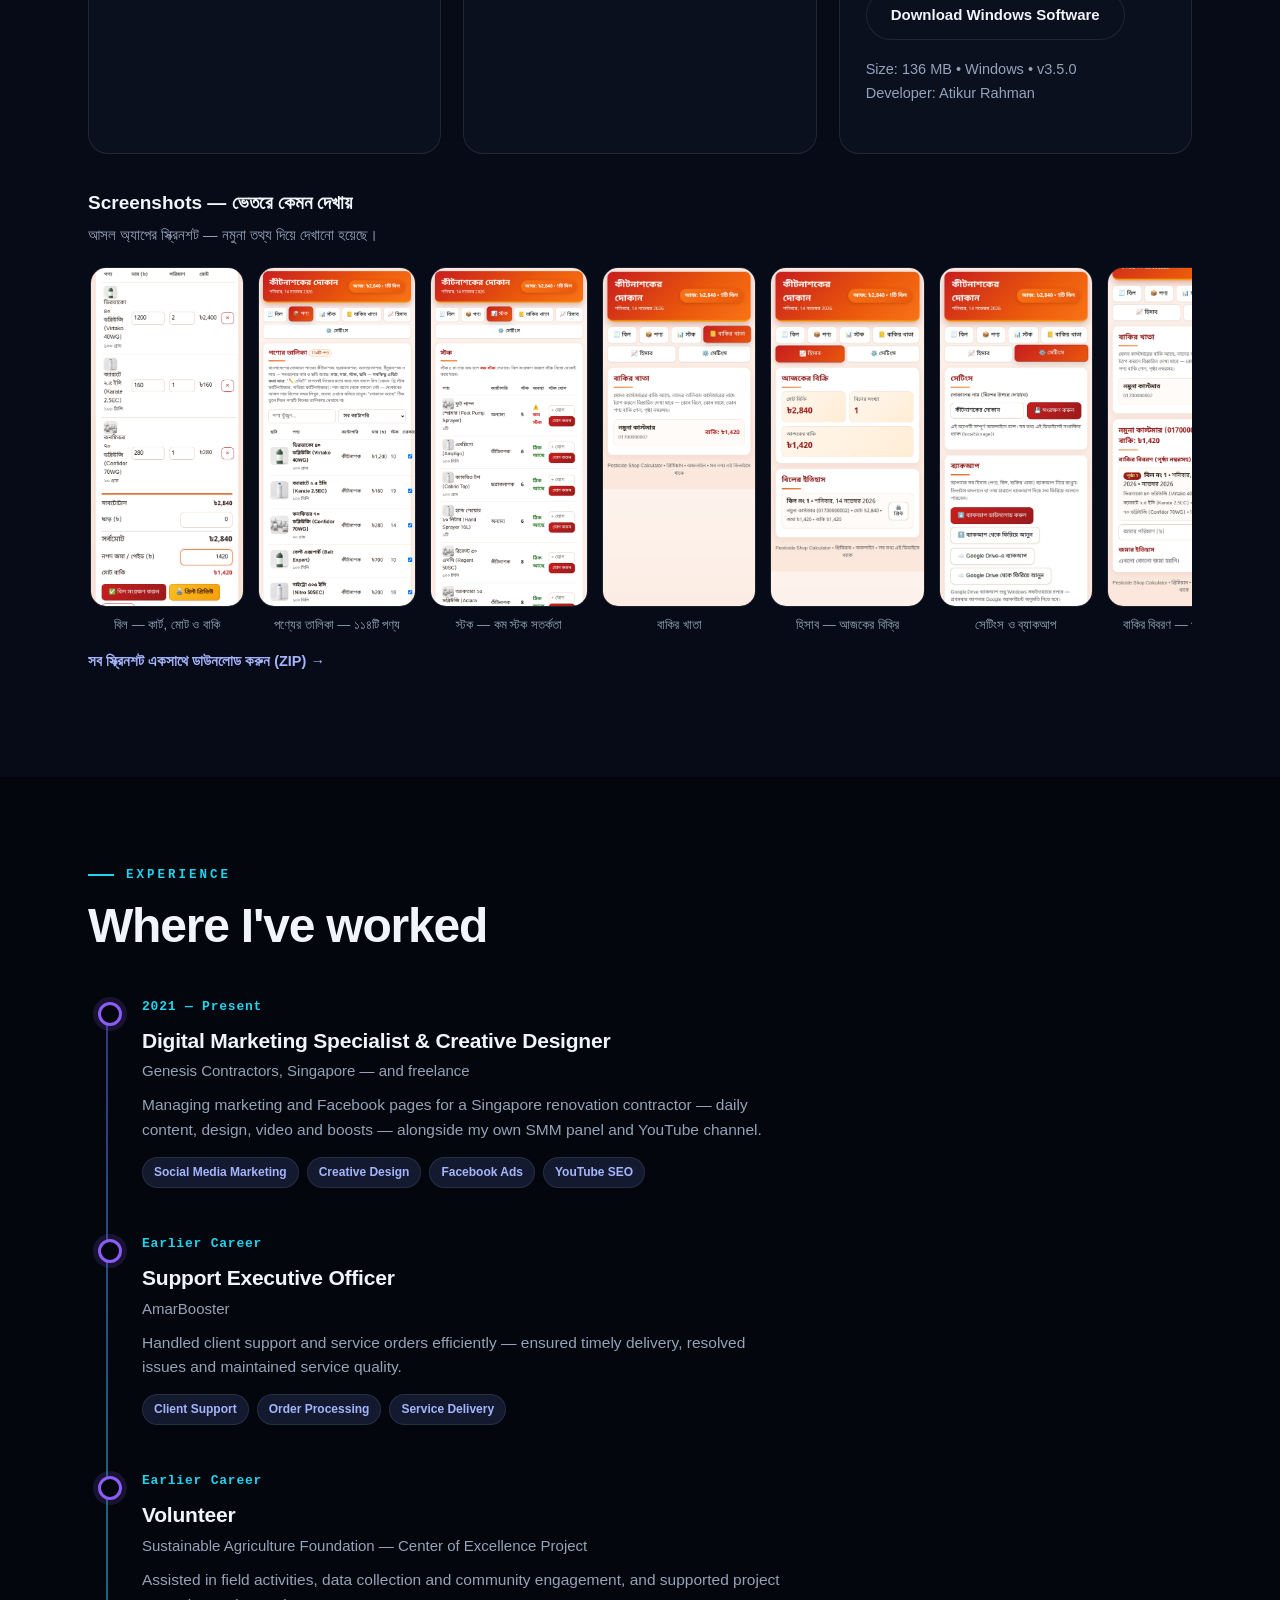
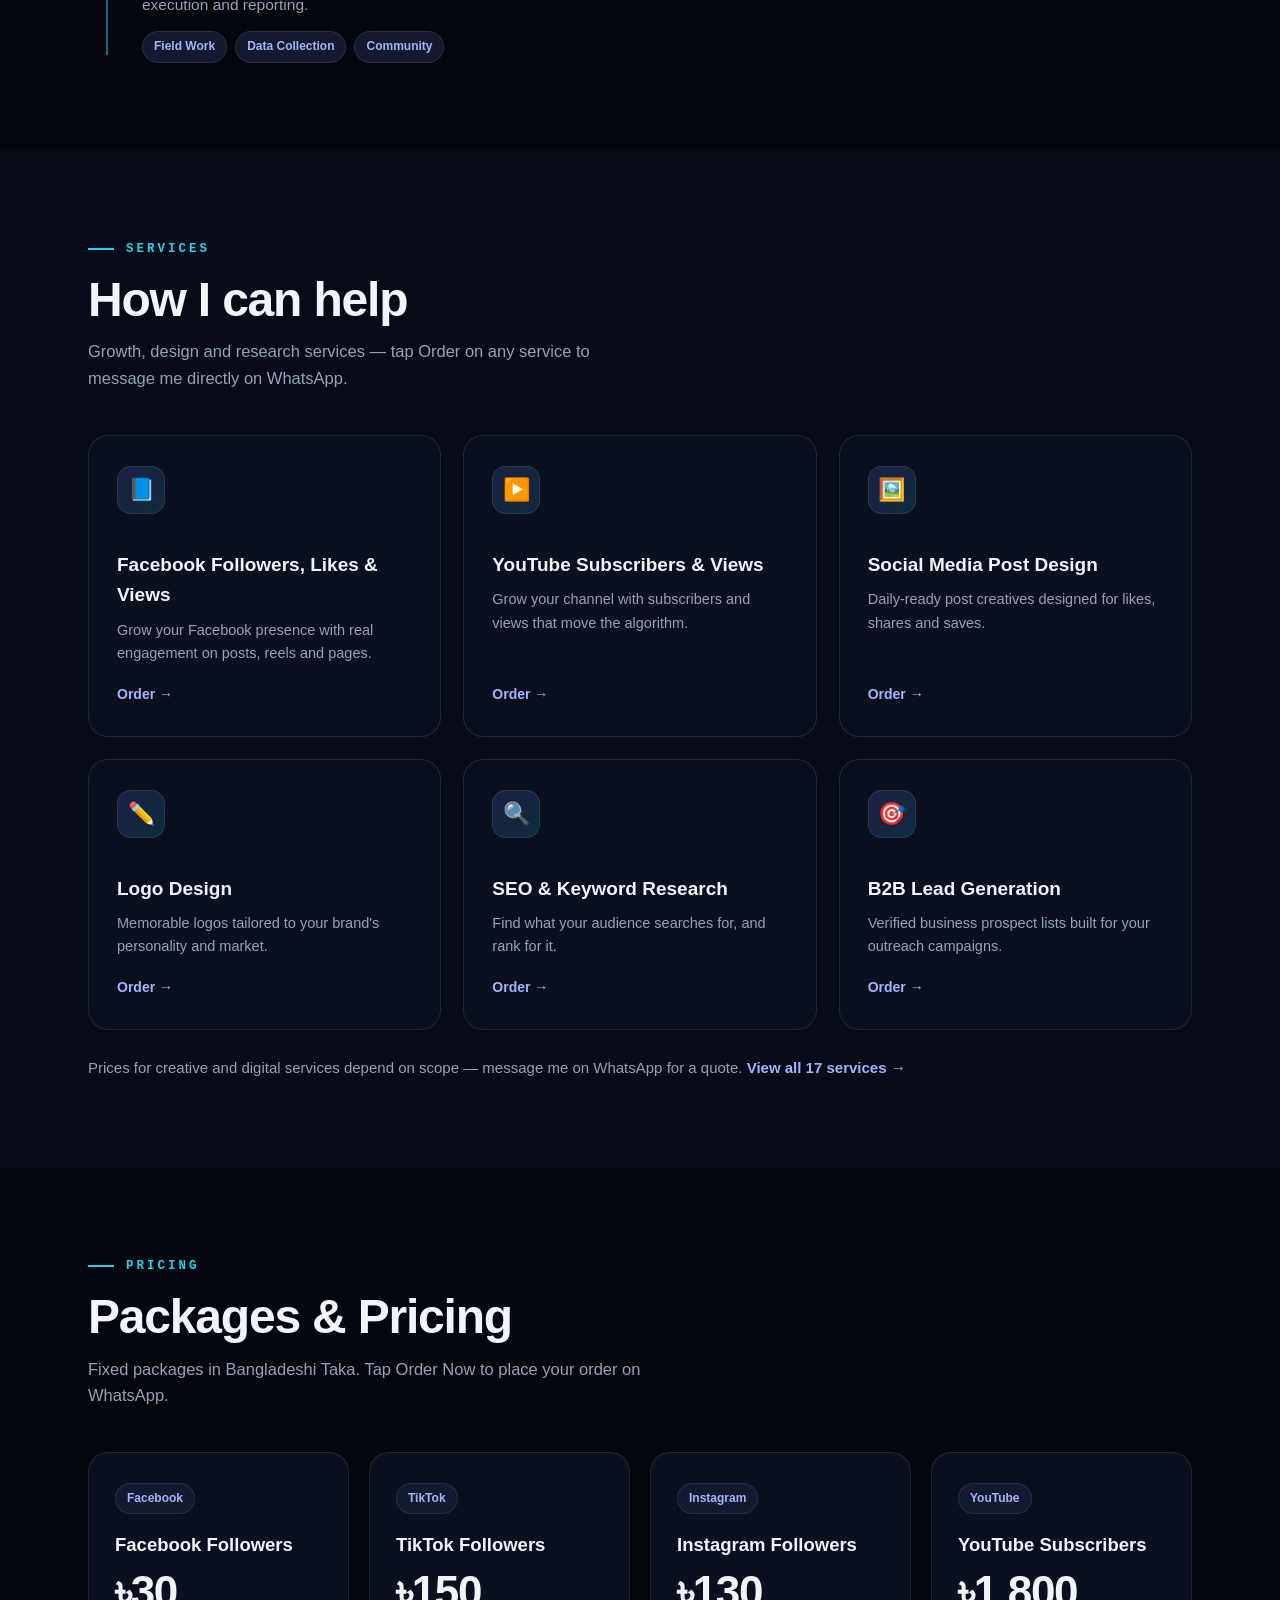
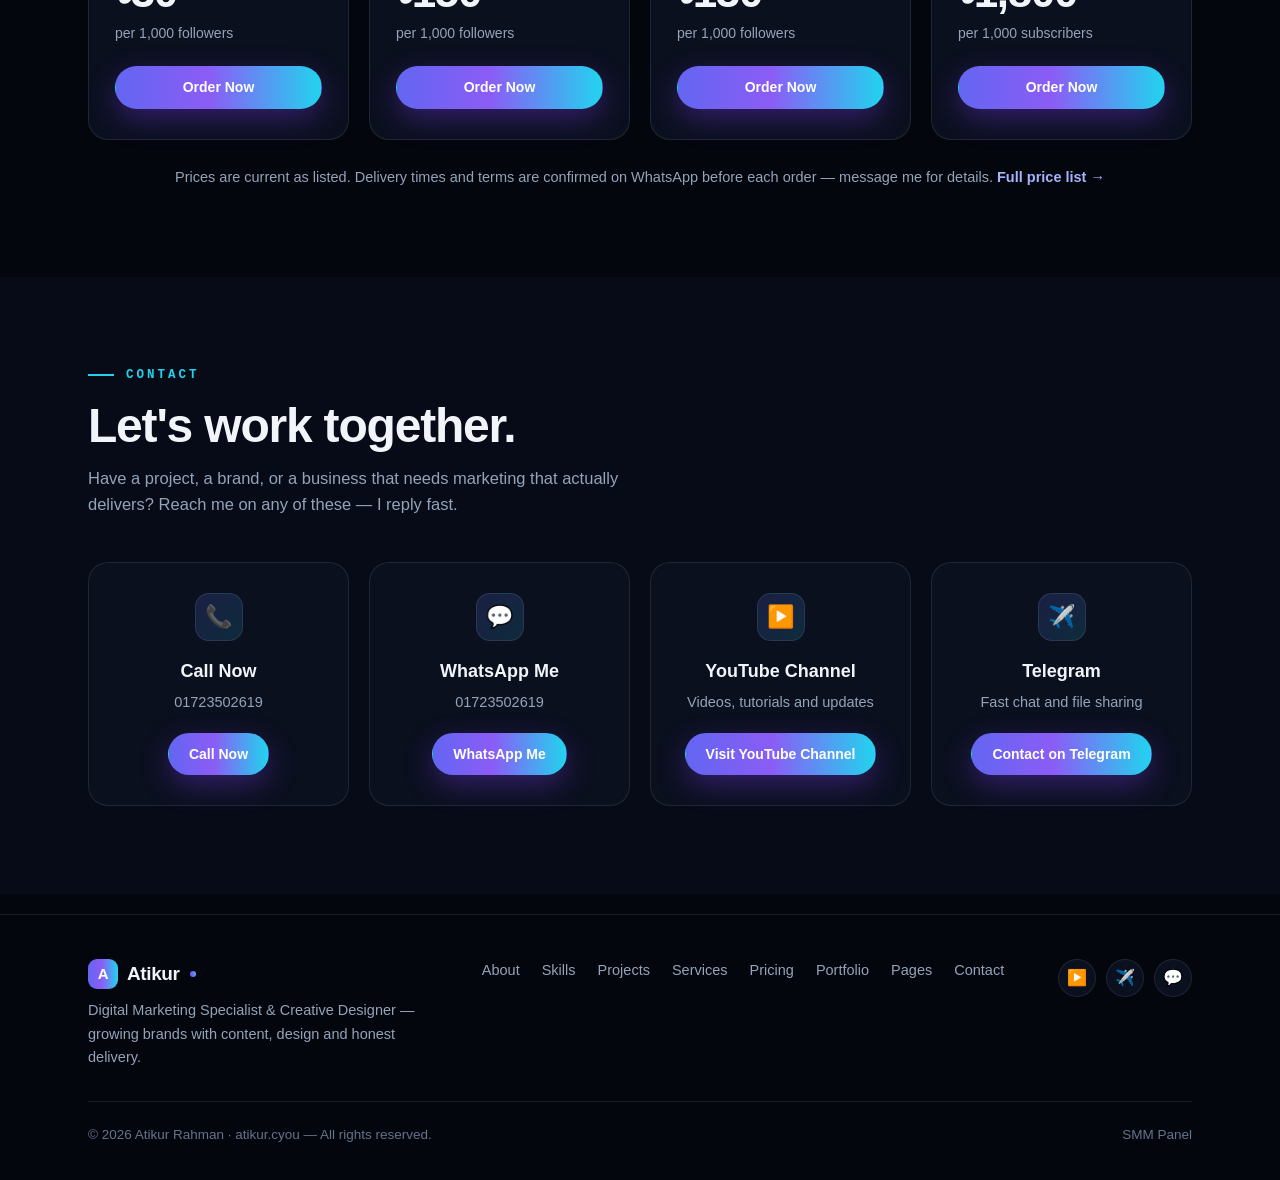
==== commit 08a67227: "Redesign homepage as single-page portfolio in Salman Malik reference style Dark/light portfolio: her" ====
--- a/index.html
+++ b/index.html
@@ -1,11 +1,11 @@
 <!DOCTYPE html>
-<html lang="en">
+<html lang="en" data-theme="dark">
 <head>
 <meta charset="UTF-8">
 <meta name="viewport" content="width=device-width, initial-scale=1.0">
 <title>Atikur Rahman — Digital Marketing Specialist & Creative Designer</title>
 <meta name="description" content="Atikur Rahman — Digital Marketing Specialist & Creative Designer. Social media marketing, Facebook page management, creative design, branding, SEO, YouTube SEO, web research and lead generation.">
-<link rel="stylesheet" href="styles.css">
+<link rel="stylesheet" href="portfolio.css">
 <link rel="canonical" href="https://atikur.cyou/">
 <script type="application/ld+json">
 {
@@ -16,7 +16,9 @@
   "jobTitle": "Digital Marketing Specialist & Creative Designer",
   "description": "Atikur Rahman helps brands grow online with social media marketing, Facebook page management, creative design, branding, SEO, YouTube SEO, web research and lead generation, and runs the Atikur SMM Panel.",
   "sameAs": [
-    "https://panel.atikur.cyou"
+    "https://panel.atikur.cyou",
+    "https://youtube.com/@atiktech-o7v",
+    "https://t.me/atiktech07"
   ],
   "knowsAbout": [
     "Social Media Marketing",
@@ -30,130 +32,358 @@
   ]
 }
 </script>
+<script>
+(function(){try{var t=localStorage.getItem('atikur-theme');if(t){document.documentElement.setAttribute('data-theme',t);}}catch(e){}})();
+</script>
 </head>
 <body>
-<nav><div class="wrap">
-<a class="logo" href="index.html">atikur<span>.cyou</span></a>
-<div class="navlinks">
-<a href="index.html" class="active">Home</a><a href="about.html">About</a><a href="services.html">Services</a><a href="portfolio.html">Portfolio</a><a href="pages.html">Pages</a><a href="pricing.html">Pricing</a><a href="contact.html">Contact</a><a href="https://panel.atikur.cyou">SMM Panel</a>
-</div></div></nav>
-
-<header class="hero"><div class="wrap hero-grid">
-<div>
-<span class="kicker">Personal Portfolio</span>
-<div class="photo photo-inline"><img src="photo.jpg" alt="Atikur Rahman"></div>
-<h1>Hi, I'm <span class="hl">Atikur Rahman</span>.<br>Digital Marketing Specialist & Creative Designer.</h1>
-
-
-<div class="cta-row">
-<a class="btn btn-green" href="portfolio.html">View My Work</a>
-
+<div class="glow glow-a" aria-hidden="true"></div>
+<div class="glow glow-b" aria-hidden="true"></div>
+<div class="glow glow-c" aria-hidden="true"></div>
+
+<header class="site">
+  <div class="wrap nav">
+    <a class="logo" href="#home" aria-label="Atikur Rahman — home"><span class="logo-mark">A</span>Atikur<span class="logo-dot"></span></a>
+    <nav class="navlinks" aria-label="Main">
+      <a href="#home" class="active">Home</a><a href="#about">About</a><a href="#skills">Skills</a><a href="#projects">Projects</a><a href="#experience">Experience</a><a href="#services">Services</a><a href="#pricing">Pricing</a><a href="#contact">Contact</a>
+    </nav>
+    <div class="nav-actions">
+      <button class="theme-btn" id="themeToggle" type="button" aria-label="Toggle dark and light mode">☀️</button>
+      <a class="btn btn-grad btn-sm" href="#contact">Let's Talk</a>
+      <button class="menu-btn" id="menuBtn" type="button" aria-label="Open menu" aria-expanded="false">☰</button>
+    </div>
+  </div>
+  <nav class="mobile-menu" id="mobileMenu" aria-label="Mobile">
+    <a href="#home">Home</a><a href="#about">About</a><a href="#skills">Skills</a><a href="#projects">Projects</a><a href="#experience">Experience</a><a href="#services">Services</a><a href="#pricing">Pricing</a><a href="#contact">Contact</a>
+  </nav>
+</header>
+
+<main>
+<!-- ============ HERO ============ -->
+<section class="hero" id="home" style="padding-top:74px">
+  <div class="wrap hero-grid">
+    <div>
+      <span class="badge"><span class="dot"></span>Available for Freelance Work</span>
+      <h1>Hi, I'm <span class="grad-text">Atikur Rahman</span></h1>
+      <p class="typing"><span id="typedText"></span><span class="caret" aria-hidden="true"></span></p>
+      <p class="lead">I help brands grow online — with social media marketing, Facebook page management, creative design, branding, SEO, YouTube SEO, web research and lead generation, all in one place.</p>
+      <div class="cta-row">
+        <a class="btn btn-grad" href="#projects">View My Work&nbsp;&nbsp;→</a>
+        <a class="btn btn-ghost" href="#contact">Contact Me</a>
+      </div>
+      <div class="hero-stats">
+        <div><b class="grad-text">5+</b><span>Years Experience</span></div>
+        <div><b class="grad-text">17+</b><span>Services Offered</span></div>
+        <div><b class="grad-text">6</b><span>Projects &amp; Products</span></div>
+      </div>
+    </div>
+    <div class="hero-photo">
+      <div class="frame"><img src="images/hero.jpg" alt="Atikur Rahman" fetchpriority="high"></div>
+      <div class="hero-chip">📣<span>Digital Marketing<small>since 2021</small></span></div>
+      <span class="spark" aria-hidden="true">✦</span>
+    </div>
+  </div>
+  <div class="scroll-hint" aria-hidden="true">SCROLL<span class="mouse"></span></div>
+</section>
+
+<!-- ============ MARQUEE ============ -->
+<div class="marquee" aria-hidden="true">
+  <div class="marquee-track">
+    <span>Atikur Rahman <i>✦</i> Digital Marketing <i>✦</i> Creative Design <i>✦</i> Social Media <i>✦</i> YouTube SEO <i>✦</i> Lead Generation <i>✦</i>&nbsp;</span>
+    <span>Atikur Rahman <i>✦</i> Digital Marketing <i>✦</i> Creative Design <i>✦</i> Social Media <i>✦</i> YouTube SEO <i>✦</i> Lead Generation <i>✦</i>&nbsp;</span>
+  </div>
 </div>
-</div>
-<div><div class="photo"><img src="photo.jpg" alt="Atikur Rahman"></div></div>
-</div></header>
-
-<section class="apk-download"><div class="wrap">
-<div class="apk-box">
-<img class="apk-icon" src="downloads/masjid-icon.png" alt="Masjid Management app icon">
-<div class="sec-tag">App Download</div>
-<h2>Masjid Management APK</h2>
-<p class="sec-desc">Download the Masjid Management app for Android.</p>
-<a class="btn btn-green btn-big" href="/api/download" download>Download APK</a>
-<p class="apk-meta" id="apk-download-count"></p>
-<p class="apk-meta">Size: 1.8 MB • Android</p>
-<p class="apk-dev">Developer: M I Salim</p>
-</div>
-</div></section>
-
-<section class="apk-download"><div class="wrap">
-<div class="apk-box">
-<img class="apk-icon" src="downloads/avd-icon.png" alt="All Video Downloader app icon">
-<div class="sec-tag">App Download</div>
-<h2>All Video Downloader APK</h2>
-<p class="sec-desc">Download any video from YouTube, Facebook, TikTok, Instagram and more.</p>
-<a class="btn btn-green btn-big" href="/api/avd-download" download>Download APK</a>
-<p class="apk-meta" id="avd-download-count"></p>
-<p class="apk-meta">Size: 0.26 MB • Android</p>
-<p class="apk-dev">Developer: Atikur Rahman</p>
-</div>
-</div></section>
-
-<section class="apk-download"><div class="wrap">
-<div class="apk-box">
-<div class="sec-tag">App Download</div>
-<h2>Pesticide Shop Calculator APK</h2>
-<p class="sec-desc">Billing, stock and due-ledger software for pesticide shops — in Bangla, with a 3-day free trial.</p>
-<a class="btn btn-green btn-big" href="/api/pesticide-download" download>Download APK</a>
-<p class="apk-meta" id="pesticide-download-count"></p>
-<p class="apk-meta">Size: 2.1 MB • Android</p>
-<a class="btn btn-green btn-big" href="https://github.com/Atikur009/pesticide-shop-calculator/releases/download/v3.5.0/pesticide-shop-calculator-windows-3.5.0.zip">Download Windows Software</a>
-<p class="apk-meta">Size: 136 MB • Windows • v3.5.0</p>
-<p class="apk-dev">Developer: Atikur Rahman</p>
-<div style="margin-top:26px;text-align:left">
-  <h3 style="margin:0 0 6px">Screenshots — ভেতরে কেমন দেখায়</h3>
-  <p class="sec-desc" style="margin:0 0 14px">আসল অ্যাপের স্ক্রিনশট — নমুনা তথ্য দিয়ে দেখানো হয়েছে।</p>
-  <div style="display:flex;gap:14px;overflow-x:auto;padding:4px 2px 12px;-webkit-overflow-scrolling:touch">
-    <figure style="margin:0;flex:0 0 auto"><img src="images/pesticide/shot-1-bill.jpg" alt="Billing screen — cart, totals and due amount" loading="lazy" style="height:420px;width:auto;border-radius:16px;border:1px solid var(--line);display:block"><figcaption style="font-size:13.5px;color:var(--muted);margin-top:8px;text-align:center">বিল — কার্ট, মোট ও বাকি</figcaption></figure>
-    <figure style="margin:0;flex:0 0 auto"><img src="images/pesticide/shot-2-catalog.jpg" alt="Product catalog — 114 products with photos and prices" loading="lazy" style="height:420px;width:auto;border-radius:16px;border:1px solid var(--line);display:block"><figcaption style="font-size:13.5px;color:var(--muted);margin-top:8px;text-align:center">পণ্যের তালিকা — ১১৪টি পণ্য</figcaption></figure>
-    <figure style="margin:0;flex:0 0 auto"><img src="images/pesticide/shot-3-stock.jpg" alt="Stock screen — stock levels and low-stock warnings" loading="lazy" style="height:420px;width:auto;border-radius:16px;border:1px solid var(--line);display:block"><figcaption style="font-size:13.5px;color:var(--muted);margin-top:8px;text-align:center">স্টক — কম স্টক সতর্কতা</figcaption></figure>
-    <figure style="margin:0;flex:0 0 auto"><img src="images/pesticide/shot-4-ledger.jpg" alt="Due ledger — customers with outstanding balance" loading="lazy" style="height:420px;width:auto;border-radius:16px;border:1px solid var(--line);display:block"><figcaption style="font-size:13.5px;color:var(--muted);margin-top:8px;text-align:center">বাকির খাতা</figcaption></figure>
-    <figure style="margin:0;flex:0 0 auto"><img src="images/pesticide/shot-5-sales.jpg" alt="Sales report — today's totals and bill history" loading="lazy" style="height:420px;width:auto;border-radius:16px;border:1px solid var(--line);display:block"><figcaption style="font-size:13.5px;color:var(--muted);margin-top:8px;text-align:center">হিসাব — আজকের বিক্রি</figcaption></figure>
-    <figure style="margin:0;flex:0 0 auto"><img src="images/pesticide/shot-6-settings.jpg" alt="Settings and backup screen" loading="lazy" style="height:420px;width:auto;border-radius:16px;border:1px solid var(--line);display:block"><figcaption style="font-size:13.5px;color:var(--muted);margin-top:8px;text-align:center">সেটিংস ও ব্যাকআপ</figcaption></figure>
-    <figure style="margin:0;flex:0 0 auto"><img src="images/pesticide/shot-7-ledger-detail.jpg" alt="Due ledger detail — page number, bill lines and payment recording" loading="lazy" style="height:420px;width:auto;border-radius:16px;border:1px solid var(--line);display:block"><figcaption style="font-size:13.5px;color:var(--muted);margin-top:8px;text-align:center">বাকির বিবরণ — পৃষ্ঠা নম্বরসহ</figcaption></figure>
-    <figure style="margin:0;flex:0 0 auto"><img src="images/pesticide/shot-8-license-plans.jpg" alt="License screen — monthly, yearly and lifetime plans with free trial" loading="lazy" style="height:420px;width:auto;border-radius:16px;border:1px solid var(--line);display:block"><figcaption style="font-size:13.5px;color:var(--muted);margin-top:8px;text-align:center">লাইসেন্স — প্ল্যান ও ফ্রি ট্রায়াল</figcaption></figure>
-  </div>
-  <p style="margin:6px 0 0"><a href="downloads/pesticide-screenshots.zip" download>সব স্ক্রিনশট একসাথে ডাউনলোড করুন (ZIP)</a></p>
-</div>
-</div>
-</div></section>
-
-<section class="intro-video-sec"><div class="wrap">
-<div class="sec-head"><div class="sec-tag">Intro</div>
-<h2>Watch My Story</h2>
-<p class="sec-desc">A quick look at who I am and what I do.</p></div>
-<video class="intro-video" src="media/intro-video.mp4" controls playsinline preload="metadata" poster="photo.jpg"></video>
-</div></section>
-
-<section class="tight-top"><div class="wrap">
-<div class="sec-head"><div class="sec-tag">Portfolio</div>
-<h2>My Work Ongoing</h2>
-<p class="sec-desc">Swipe through my recent work.</p></div>
-<div class="work-slider">
-<button class="ws-btn ws-prev" type="button" aria-label="Previous work">‹</button>
-<div class="ws-track">
-<img src="work/sample-1.png" alt="Recent work 1">
-<img src="work/sample-2.png" alt="Recent work 2">
-<img src="work/sample-3.png" alt="Recent work 3">
-<img src="work/hack-1.png" alt="Recent work 4">
-<img src="work/hack-2.png" alt="Recent work 5">
-<img src="work/hack-3.png" alt="Recent work 6">
-<img src="work/plumb-1.png" alt="Recent work 7">
-<img src="work/plumb-2.png" alt="Recent work 8">
-<img src="work/plumb-3.png" alt="Recent work 9">
-</div>
-<button class="ws-btn ws-next" type="button" aria-label="Next work">›</button>
-</div>
-</div></section>
-
-<section><div class="wrap">
-<div class="sec-head"><div class="sec-tag">About Me</div>
-<h2>What I Do</h2>
-<p class="sec-desc">I'm Atikur Rahman, a digital marketing specialist and creative designer. I manage Facebook pages, design scroll-stopping creatives, and run SEO and lead generation for growing brands — all in one place.</p></div>
-<div class="chips">
-<span class="chip">Social Media Marketing</span><span class="chip">Facebook Page Management</span><span class="chip">Creative Design</span><span class="chip">Branding</span><span class="chip">SEO</span><span class="chip">YouTube SEO</span><span class="chip">Web Research</span><span class="chip">Lead Generation</span>
-</div>
-</div></section>
-
-<script>
-(function(){var s=document.querySelector('.work-slider');if(!s)return;var t=s.querySelector('.ws-track');var step=function(){return t.clientWidth*0.8;};s.querySelector('.ws-prev').addEventListener('click',function(){t.scrollBy({left:-step(),behavior:'smooth'});});s.querySelector('.ws-next').addEventListener('click',function(){t.scrollBy({left:step(),behavior:'smooth'});});})();
-</script>
-<script>
-(function(){var el=document.getElementById('apk-download-count');if(!el)return;fetch('/api/download-count').then(function(r){return r.json();}).then(function(d){var n=parseInt(d.count,10)||0;el.textContent='⬇ '+n.toLocaleString('en-US')+' downloads';}).catch(function(){});})();
-(function(){var el=document.getElementById('avd-download-count');if(!el)return;fetch('/api/avd-download-count').then(function(r){return r.json();}).then(function(d){var n=parseInt(d.count,10)||0;el.textContent='⬇ '+n.toLocaleString('en-US')+' downloads';}).catch(function(){});})();
-(function(){var el=document.getElementById('pesticide-download-count');if(!el)return;fetch('/api/pesticide-download-count').then(function(r){return r.json();}).then(function(d){var n=parseInt(d.count,10)||0;el.textContent='⬇ '+n.toLocaleString('en-US')+' downloads';}).catch(function(){});})();
-</script>
-
-<footer><div class="wrap">© 2026 Atikur Rahman · atikur.cyou — All rights reserved.</div></footer>
-<a class="wa-float" href="https://wa.me/8801723502619" target="_blank" rel="noopener" aria-label="Chat on WhatsApp">💬</a>
-</body></html>
+
+<!-- ============ ABOUT ============ -->
+<section id="about">
+  <div class="wrap">
+    <div class="sec-head reveal">
+      <div class="sec-label">About Me</div>
+      <h2>Marketing that grows brands, design that stops the scroll</h2>
+    </div>
+    <div class="about-grid">
+      <div class="about-photo reveal">
+        <div class="frame"><img src="images/about.jpg" alt="Atikur Rahman — portrait" loading="lazy"></div>
+        <div class="about-chip">🌍 Working Worldwide<small>Singapore &amp; Bangladesh</small></div>
+      </div>
+      <div class="about-copy reveal">
+        <p>I'm <b>Atikur Rahman</b>, a digital marketing specialist and creative designer with <b>5+ years of experience</b> growing brands online — from Facebook page management and scroll-stopping creatives to SEO and lead generation.</p>
+        <p>I currently handle <b>marketing for Genesis Contractors in Singapore</b>, and I run the <b>Atikur SMM Panel</b> and the <b>Atik Tech</b> YouTube channel. My approach is simple: consistent content, clean design and honest delivery — so what ships looks good and performs.</p>
+        <p>Before going full-time into marketing, I worked in client support at <b>AmarBooster</b> and volunteered with the <b>Sustainable Agriculture Foundation's Center of Excellence</b> project. When I'm not working, I'm usually learning a new tool — or building one.</p>
+        <div class="stat-cards">
+          <div class="stat-card"><b>5+</b><span>Years of Experience</span></div>
+          <div class="stat-card"><b>17+</b><span>Services Offered</span></div>
+          <div class="stat-card"><b>3</b><span>Apps &amp; Tools Built</span></div>
+        </div>
+      </div>
+    </div>
+  </div>
+</section>
+
+<!-- ============ SKILLS ============ -->
+<section id="skills" style="background:var(--bg2)">
+  <div class="wrap">
+    <div class="sec-head reveal">
+      <div class="sec-label">Skills</div>
+      <h2>What I do, every day</h2>
+      <p>A focused skill set spanning marketing, design and research — refined over years of daily production work.</p>
+    </div>
+    <div class="skills-grid">
+      <div class="skill-card reveal"><div class="skill-icon">📣</div><h3>Social Media Marketing</h3><p>Planning and running social campaigns that grow reach and turn followers into customers.</p><div class="skill-bar"><i></i></div></div>
+      <div class="skill-card reveal"><div class="skill-icon">📘</div><h3>Facebook Page Management</h3><p>End-to-end handling of Facebook pages — content planning, publishing, and steady audience growth.</p><div class="skill-bar"><i></i></div></div>
+      <div class="skill-card reveal"><div class="skill-icon">🎨</div><h3>Creative Design &amp; Branding</h3><p>Visual identities and brand assets with consistent style, colors and messaging.</p><div class="skill-bar"><i></i></div></div>
+      <div class="skill-card reveal"><div class="skill-icon">🖼️</div><h3>Content &amp; Thumbnail Design</h3><p>Daily post creatives and high-click thumbnails designed to stand out in the feed.</p><div class="skill-bar"><i></i></div></div>
+      <div class="skill-card reveal"><div class="skill-icon">▶️</div><h3>YouTube SEO</h3><p>Titles, descriptions, tags and keyword targeting that help videos get discovered.</p><div class="skill-bar"><i></i></div></div>
+      <div class="skill-card reveal"><div class="skill-icon">🔍</div><h3>SEO &amp; Keyword Research</h3><p>Finding the search terms people actually use, and shaping content around them.</p><div class="skill-bar"><i></i></div></div>
+      <div class="skill-card reveal"><div class="skill-icon">🌐</div><h3>Web Research</h3><p>Structured online research — markets, competitors and opportunities, delivered as clear findings.</p><div class="skill-bar"><i></i></div></div>
+      <div class="skill-card reveal"><div class="skill-icon">🎯</div><h3>B2B Lead Generation</h3><p>Building verified prospect lists — LinkedIn leads, e-commerce leads and bulk email research.</p><div class="skill-bar"><i></i></div></div>
+    </div>
+  </div>
+</section>
+
+<!-- ============ PROJECTS ============ -->
+<section id="projects">
+  <div class="wrap">
+    <div class="sec-head reveal">
+      <div class="sec-label">Selected Work</div>
+      <h2>Projects I'm proud of</h2>
+      <p>A mix of client marketing, apps and web builds — all live, all mine.</p>
+    </div>
+    <div class="filters reveal" role="group" aria-label="Filter projects">
+      <button class="filter-btn active" type="button" data-filter="all">All</button>
+      <button class="filter-btn" type="button" data-filter="marketing">Marketing</button>
+      <button class="filter-btn" type="button" data-filter="apps">Apps &amp; Tools</button>
+      <button class="filter-btn" type="button" data-filter="web">Web</button>
+    </div>
+    <div class="projects-grid">
+      <article class="project-card reveal" data-cat="marketing">
+        <div class="cover"><img src="work/hack-1.png" alt="Genesis Contractors renovation marketing work" loading="lazy"></div>
+        <div class="project-body">
+          <div class="tags"><span class="tag">Facebook Marketing</span><span class="tag">Design</span><span class="tag">Singapore</span></div>
+          <h3>Genesis Contractors Marketing</h3>
+          <p>Full marketing for a Singapore renovation contractor — page management, posters, videos and boosts, every day.</p>
+          <div class="project-links"><a href="portfolio.html">View Work ↗</a></div>
+        </div>
+      </article>
+      <article class="project-card reveal" data-cat="marketing">
+        <div class="cover"><div class="cover-gradient"><div class="cover-icon">▶️</div></div></div>
+        <div class="project-body">
+          <div class="tags"><span class="tag">YouTube</span><span class="tag">Bangla Tutorials</span><span class="tag">SEO</span></div>
+          <h3>Atik Tech — YouTube Channel</h3>
+          <p>Bangla tech how-to channel — bKash and Nagad, Telegram, AI tools and mobile finance, explained simply.</p>
+          <div class="project-links"><a href="https://youtube.com/@atiktech-o7v?si=2C8H50ckQNY7NVOH" target="_blank" rel="noopener">Visit Channel ↗</a></div>
+        </div>
+      </article>
+      <article class="project-card reveal" data-cat="apps">
+        <div class="cover"><img src="images/pesticide/shot-1-bill.jpg" alt="Pesticide Shop Calculator billing screen" loading="lazy"></div>
+        <div class="project-body">
+          <div class="tags"><span class="tag">Android</span><span class="tag">Windows</span><span class="tag">Billing</span></div>
+          <h3>Pesticide Shop Calculator</h3>
+          <p>Billing, stock and due-ledger software for pesticide shops — in Bangla, with a 3-day free trial.</p>
+          <div class="project-links"><a href="/api/pesticide-download" download>Download APK ⬇</a><a href="/api/pesticide-windows-download">Windows ⬇</a></div>
+        </div>
+      </article>
+      <article class="project-card reveal" data-cat="apps">
+        <div class="cover"><div class="cover-gradient"><div class="cover-icon"><img src="downloads/avd-icon.png" alt=""></div></div></div>
+        <div class="project-body">
+          <div class="tags"><span class="tag">Android</span><span class="tag">Video</span></div>
+          <h3>All Video Downloader</h3>
+          <p>Download videos from YouTube, Facebook, TikTok, Instagram and more — paste a link, pick a format, done.</p>
+          <div class="project-links"><a href="/api/avd-download" download>Download APK ⬇</a></div>
+        </div>
+      </article>
+      <article class="project-card reveal" data-cat="apps">
+        <div class="cover"><div class="cover-gradient"><div class="cover-icon">📈</div></div></div>
+        <div class="project-body">
+          <div class="tags"><span class="tag">Web App</span><span class="tag">Payments</span><span class="tag">bKash</span></div>
+          <h3>SMM Panel + Atikur Pay</h3>
+          <p>Followers and engagement panel with automatic bKash payment verification — orders confirmed in seconds.</p>
+          <div class="project-links"><a href="https://panel.atikur.cyou" target="_blank" rel="noopener">Visit Panel ↗</a></div>
+        </div>
+      </article>
+      <article class="project-card reveal" data-cat="web">
+        <div class="cover"><div class="cover-gradient"><div class="cover-icon">👕</div></div></div>
+        <div class="project-body">
+          <div class="tags"><span class="tag">3D</span><span class="tag">Interactive</span><span class="tag">Demo</span></div>
+          <h3>Atikur Wear — 3D Demo Site</h3>
+          <p>Interactive 3D clothing showcase with free 360° rotation — a demo of what a modern store site can feel like.</p>
+          <div class="project-links"><a href="https://atikur009.github.io/atikur-shop/" target="_blank" rel="noopener">Live Demo ↗</a></div>
+        </div>
+      </article>
+    </div>
+  </div>
+</section>
+
+<!-- ============ APP DOWNLOADS ============ -->
+<section id="apps" style="background:var(--bg2)">
+  <div class="wrap">
+    <div class="sec-head reveal">
+      <div class="sec-label">App Downloads</div>
+      <h2>Download my apps</h2>
+      <p>Free Android apps and Windows software — direct download, no sign-up needed to try.</p>
+    </div>
+    <div class="apps-grid">
+      <div class="app-card reveal">
+        <img class="app-icon" src="downloads/masjid-icon.png" alt="Masjid Management app icon" loading="lazy">
+        <h3>Masjid Management APK</h3>
+        <p>Download the Masjid Management app for Android.</p>
+        <a class="btn btn-grad" href="/api/download" download>Download APK</a>
+        <p class="app-count" id="apk-download-count"></p>
+        <p class="app-meta">Size: 1.8 MB • Android<br>Developer: M I Salim</p>
+      </div>
+      <div class="app-card reveal">
+        <img class="app-icon" src="downloads/avd-icon.png" alt="All Video Downloader app icon" loading="lazy">
+        <h3>All Video Downloader APK</h3>
+        <p>Download any video from YouTube, Facebook, TikTok, Instagram and more.</p>
+        <a class="btn btn-grad" href="/api/avd-download" download>Download APK</a>
+        <p class="app-count" id="avd-download-count"></p>
+        <p class="app-meta">Size: 0.26 MB • Android<br>Developer: Atikur Rahman</p>
+      </div>
+      <div class="app-card reveal">
+        <div class="app-icon-emoji">🌾</div>
+        <h3>Pesticide Shop Calculator APK</h3>
+        <p>Billing, stock and due-ledger software for pesticide shops — in Bangla, with a 3-day free trial.</p>
+        <a class="btn btn-grad" href="/api/pesticide-download" download>Download APK</a>
+        <p class="app-count" id="pesticide-download-count"></p>
+        <p class="app-meta">Size: 2.1 MB • Android</p>
+        <p style="margin-top:14px"><a class="btn btn-ghost" href="/api/pesticide-windows-download">Download Windows Software</a></p>
+        <p class="app-meta">Size: 136 MB • Windows • v3.5.0<br>Developer: Atikur Rahman</p>
+      </div>
+    </div>
+    <div class="shots reveal">
+      <h3>Screenshots — ভেতরে কেমন দেখায়</h3>
+      <p>আসল অ্যাপের স্ক্রিনশট — নমুনা তথ্য দিয়ে দেখানো হয়েছে।</p>
+      <div class="shots-track">
+        <figure><img src="images/pesticide/shot-1-bill.jpg" alt="Billing screen — cart, totals and due amount" loading="lazy"><figcaption>বিল — কার্ট, মোট ও বাকি</figcaption></figure>
+        <figure><img src="images/pesticide/shot-2-catalog.jpg" alt="Product catalog — 114 products with photos and prices" loading="lazy"><figcaption>পণ্যের তালিকা — ১১৪টি পণ্য</figcaption></figure>
+        <figure><img src="images/pesticide/shot-3-stock.jpg" alt="Stock screen — stock levels and low-stock warnings" loading="lazy"><figcaption>স্টক — কম স্টক সতর্কতা</figcaption></figure>
+        <figure><img src="images/pesticide/shot-4-ledger.jpg" alt="Due ledger — customers with outstanding balance" loading="lazy"><figcaption>বাকির খাতা</figcaption></figure>
+        <figure><img src="images/pesticide/shot-5-sales.jpg" alt="Sales report — today's totals and bill history" loading="lazy"><figcaption>হিসাব — আজকের বিক্রি</figcaption></figure>
+        <figure><img src="images/pesticide/shot-6-settings.jpg" alt="Settings and backup screen" loading="lazy"><figcaption>সেটিংস ও ব্যাকআপ</figcaption></figure>
+        <figure><img src="images/pesticide/shot-7-ledger-detail.jpg" alt="Due ledger detail — page number, bill lines and payment recording" loading="lazy"><figcaption>বাকির বিবরণ — পৃষ্ঠা নম্বরসহ</figcaption></figure>
+        <figure><img src="images/pesticide/shot-8-license-plans.jpg" alt="License screen — monthly, yearly and lifetime plans with free trial" loading="lazy"><figcaption>লাইসেন্স — প্ল্যান ও ফ্রি ট্রায়াল</figcaption></figure>
+      </div>
+      <p><a class="zip-link" href="downloads/pesticide-screenshots.zip" download>সব স্ক্রিনশট একসাথে ডাউনলোড করুন (ZIP) →</a></p>
+    </div>
+  </div>
+</section>
+
+<!-- ============ EXPERIENCE ============ -->
+<section id="experience">
+  <div class="wrap">
+    <div class="sec-head reveal">
+      <div class="sec-label">Experience</div>
+      <h2>Where I've worked</h2>
+    </div>
+    <div class="timeline">
+      <div class="tl-item reveal">
+        <div class="tl-date">2021 — Present</div>
+        <h3>Digital Marketing Specialist &amp; Creative Designer</h3>
+        <div class="tl-org">Genesis Contractors, Singapore — and freelance</div>
+        <p>Managing marketing and Facebook pages for a Singapore renovation contractor — daily content, design, video and boosts — alongside my own SMM panel and YouTube channel.</p>
+        <div class="tags"><span class="tag">Social Media Marketing</span><span class="tag">Creative Design</span><span class="tag">Facebook Ads</span><span class="tag">YouTube SEO</span></div>
+      </div>
+      <div class="tl-item reveal">
+        <div class="tl-date">Earlier Career</div>
+        <h3>Support Executive Officer</h3>
+        <div class="tl-org">AmarBooster</div>
+        <p>Handled client support and service orders efficiently — ensured timely delivery, resolved issues and maintained service quality.</p>
+        <div class="tags"><span class="tag">Client Support</span><span class="tag">Order Processing</span><span class="tag">Service Delivery</span></div>
+      </div>
+      <div class="tl-item reveal">
+        <div class="tl-date">Earlier Career</div>
+        <h3>Volunteer</h3>
+        <div class="tl-org">Sustainable Agriculture Foundation — Center of Excellence Project</div>
+        <p>Assisted in field activities, data collection and community engagement, and supported project execution and reporting.</p>
+        <div class="tags"><span class="tag">Field Work</span><span class="tag">Data Collection</span><span class="tag">Community</span></div>
+      </div>
+    </div>
+  </div>
+</section>
+
+<!-- ============ SERVICES ============ -->
+<section id="services" style="background:var(--bg2)">
+  <div class="wrap">
+    <div class="sec-head reveal">
+      <div class="sec-label">Services</div>
+      <h2>How I can help</h2>
+      <p>Growth, design and research services — tap Order on any service to message me directly on WhatsApp.</p>
+    </div>
+    <div class="services-grid">
+      <div class="service-card reveal"><div class="skill-icon">📘</div><h3>Facebook Followers, Likes &amp; Views</h3><p>Grow your Facebook presence with real engagement on posts, reels and pages.</p><a class="order-link" href="https://wa.me/8801723502619" target="_blank" rel="noopener">Order →</a></div>
+      <div class="service-card reveal"><div class="skill-icon">▶️</div><h3>YouTube Subscribers &amp; Views</h3><p>Grow your channel with subscribers and views that move the algorithm.</p><a class="order-link" href="https://wa.me/8801723502619" target="_blank" rel="noopener">Order →</a></div>
+      <div class="service-card reveal"><div class="skill-icon">🖼️</div><h3>Social Media Post Design</h3><p>Daily-ready post creatives designed for likes, shares and saves.</p><a class="order-link" href="https://wa.me/8801723502619" target="_blank" rel="noopener">Order →</a></div>
+      <div class="service-card reveal"><div class="skill-icon">✏️</div><h3>Logo Design</h3><p>Memorable logos tailored to your brand's personality and market.</p><a class="order-link" href="https://wa.me/8801723502619" target="_blank" rel="noopener">Order →</a></div>
+      <div class="service-card reveal"><div class="skill-icon">🔍</div><h3>SEO &amp; Keyword Research</h3><p>Find what your audience searches for, and rank for it.</p><a class="order-link" href="https://wa.me/8801723502619" target="_blank" rel="noopener">Order →</a></div>
+      <div class="service-card reveal"><div class="skill-icon">🎯</div><h3>B2B Lead Generation</h3><p>Verified business prospect lists built for your outreach campaigns.</p><a class="order-link" href="https://wa.me/8801723502619" target="_blank" rel="noopener">Order →</a></div>
+    </div>
+    <p class="more-note reveal">Prices for creative and digital services depend on scope — message me on WhatsApp for a quote. <a href="services.html">View all 17 services →</a></p>
+  </div>
+</section>
+
+<!-- ============ PRICING ============ -->
+<section id="pricing">
+  <div class="wrap">
+    <div class="sec-head reveal">
+      <div class="sec-label">Pricing</div>
+      <h2>Packages &amp; Pricing</h2>
+      <p>Fixed packages in Bangladeshi Taka. Tap Order Now to place your order on WhatsApp.</p>
+    </div>
+    <div class="pricing-grid">
+      <div class="price-card reveal"><span class="tag">Facebook</span><h3>Facebook Followers</h3><div class="price">৳30</div><div class="per">per 1,000 followers</div><a class="btn btn-grad btn-sm" href="https://wa.me/8801723502619" target="_blank" rel="noopener">Order Now</a></div>
+      <div class="price-card reveal"><span class="tag">TikTok</span><h3>TikTok Followers</h3><div class="price">৳150</div><div class="per">per 1,000 followers</div><a class="btn btn-grad btn-sm" href="https://wa.me/8801723502619" target="_blank" rel="noopener">Order Now</a></div>
+      <div class="price-card reveal"><span class="tag">Instagram</span><h3>Instagram Followers</h3><div class="price">৳130</div><div class="per">per 1,000 followers</div><a class="btn btn-grad btn-sm" href="https://wa.me/8801723502619" target="_blank" rel="noopener">Order Now</a></div>
+      <div class="price-card reveal"><span class="tag">YouTube</span><h3>YouTube Subscribers</h3><div class="price">৳1,800</div><div class="per">per 1,000 subscribers</div><a class="btn btn-grad btn-sm" href="https://wa.me/8801723502619" target="_blank" rel="noopener">Order Now</a></div>
+    </div>
+    <p class="price-note reveal">Prices are current as listed. Delivery times and terms are confirmed on WhatsApp before each order — message me for details. <a href="pricing.html" style="font-weight:700;color:#a5b4fc">Full price list →</a></p>
+  </div>
+</section>
+
+<!-- ============ CONTACT ============ -->
+<section id="contact" style="background:var(--bg2)">
+  <div class="wrap">
+    <div class="sec-head reveal">
+      <div class="sec-label">Contact</div>
+      <h2>Let's work together.</h2>
+      <p>Have a project, a brand, or a business that needs marketing that actually delivers? Reach me on any of these — I reply fast.</p>
+    </div>
+    <div class="contact-grid">
+      <div class="contact-card reveal"><div class="skill-icon">📞</div><h3>Call Now</h3><p>01723502619</p><a class="btn btn-grad btn-sm" href="tel:+8801723502619">Call Now</a></div>
+      <div class="contact-card reveal"><div class="skill-icon">💬</div><h3>WhatsApp Me</h3><p>01723502619</p><a class="btn btn-grad btn-sm" href="https://wa.me/8801723502619" target="_blank" rel="noopener">WhatsApp Me</a></div>
+      <div class="contact-card reveal"><div class="skill-icon">▶️</div><h3>YouTube Channel</h3><p>Videos, tutorials and updates</p><a class="btn btn-grad btn-sm" href="https://youtube.com/@atiktech-o7v?si=2C8H50ckQNY7NVOH" target="_blank" rel="noopener">Visit YouTube Channel</a></div>
+      <div class="contact-card reveal"><div class="skill-icon">✈️</div><h3>Telegram</h3><p>Fast chat and file sharing</p><a class="btn btn-grad btn-sm" href="https://t.me/atiktech07" target="_blank" rel="noopener">Contact on Telegram</a></div>
+    </div>
+  </div>
+</section>
+</main>
+
+<footer class="site">
+  <div class="wrap">
+    <div class="foot-grid">
+      <div>
+        <a class="logo" href="#home"><span class="logo-mark">A</span>Atikur<span class="logo-dot"></span></a>
+        <p class="foot-tag">Digital Marketing Specialist &amp; Creative Designer — growing brands with content, design and honest delivery.</p>
+      </div>
+      <div class="foot-links">
+        <a href="#about">About</a><a href="#skills">Skills</a><a href="#projects">Projects</a><a href="#services">Services</a><a href="#pricing">Pricing</a><a href="portfolio.html">Portfolio</a><a href="pages.html">Pages</a><a href="contact.html">Contact</a>
+      </div>
+      <div class="socials">
+        <a href="https://youtube.com/@atiktech-o7v?si=2C8H50ckQNY7NVOH" target="_blank" rel="noopener" aria-label="YouTube">▶️</a>
+        <a href="https://t.me/atiktech07" target="_blank" rel="noopener" aria-label="Telegram">✈️</a>
+        <a href="https://wa.me/8801723502619" target="_blank" rel="noopener" aria-label="WhatsApp">💬</a>
+      </div>
+    </div>
+    <div class="foot-bottom">
+      <span>© 2026 Atikur Rahman · atikur.cyou — All rights reserved.</span>
+      <span><a href="https://panel.atikur.cyou" target="_blank" rel="noopener">SMM Panel</a></span>
+    </div>
+  </div>
+</footer>
+
+<a class="wa-float" href="https://wa.me/8801723502619" target="_blank" rel="noopener" aria-label="Chat on WhatsApp">
+<svg viewBox="0 0 32 32" aria-hidden="true"><path d="M16 3C9.4 3 4 8.4 4 15c0 2.1.6 4.2 1.6 6L4 29l8.2-1.5A12 12 0 0 0 16 27c6.6 0 12-5.4 12-12S22.6 3 16 3zm0 21.8c-1.9 0-3.7-.5-5.3-1.5l-.4-.2-4.9.9.9-4.8-.3-.4A9.8 9.8 0 1 1 16 24.8zm5.5-7.4c-.3-.1-1.8-.9-2-1s-.5-.1-.7.1-.8 1-.9 1.2-.3.2-.6.1a8 8 0 0 1-2.4-1.5 9 9 0 0 1-1.6-2c-.2-.3 0-.5.1-.6l.5-.6c.1-.2.2-.4.3-.6v-.5c0-.2-.7-1.7-1-2.3-.2-.6-.5-.5-.7-.5h-.6c-.2 0-.6.1-.9.4-.3.4-1.1 1.1-1.1 2.7s1.1 3.1 1.3 3.3c.1.2 2.3 3.5 5.5 4.9.8.3 1.4.5 1.8.7.8.2 1.5.2 2 .1.6-.1 1.8-.7 2-1.4.3-.7.3-1.3.2-1.4-.1-.2-.3-.2-.6-.4z"/></svg>
+</a>
+
+<script src="portfolio.js"></script>
+</body>
+</html>
--- a/portfolio.css
+++ b/portfolio.css
@@ -0,0 +1,296 @@
+/* Atikur Rahman — portfolio theme (dark default, light via [data-theme="light"]).
+   Used ONLY by index.html. Other pages keep styles.css. */
+:root{
+  --bg:#04060e;
+  --bg2:#070b18;
+  --card:#0b101f;
+  --card2:#0e1428;
+  --line:rgba(255,255,255,.09);
+  --text:#f1f5f9;
+  --muted:#94a3b8;
+  --muted2:#64748b;
+  --grad:linear-gradient(90deg,#6366f1,#8b5cf6 45%,#22d3ee);
+  --grad-soft:linear-gradient(135deg,rgba(99,102,241,.18),rgba(34,211,238,.14));
+  --glow1:rgba(124,58,237,.35);
+  --glow2:rgba(34,211,238,.22);
+  --header-bg:rgba(4,6,14,.72);
+  --chip:#131a30;
+  --shadow:0 24px 60px rgba(0,0,0,.45);
+  --radius:20px;
+}
+[data-theme="light"]{
+  --bg:#f7f8fc;
+  --bg2:#eef1f8;
+  --card:#ffffff;
+  --card2:#f1f4fb;
+  --line:rgba(15,23,42,.10);
+  --text:#0f172a;
+  --muted:#64748b;
+  --muted2:#94a3b8;
+  --grad-soft:linear-gradient(135deg,rgba(99,102,241,.10),rgba(34,211,238,.10));
+  --glow1:rgba(124,58,237,.16);
+  --glow2:rgba(34,211,238,.16);
+  --header-bg:rgba(247,248,252,.8);
+  --chip:#eef2ff;
+  --shadow:0 24px 60px rgba(15,23,42,.10);
+}
+*{box-sizing:border-box;margin:0;padding:0}
+html{scroll-behavior:smooth}
+body{
+  font-family:-apple-system,BlinkMacSystemFont,"Segoe UI",Roboto,"Helvetica Neue",Arial,sans-serif;
+  background:var(--bg);color:var(--text);line-height:1.6;
+  overflow-x:hidden;transition:background .35s ease,color .35s ease;
+}
+img{max-width:100%;display:block}
+a{color:inherit;text-decoration:none}
+::selection{background:#8b5cf6;color:#fff}
+.wrap{max-width:1160px;margin:0 auto;padding:0 28px}
+.mono{font-family:ui-monospace,SFMono-Regular,Menlo,Consolas,monospace}
+.grad-text{background:var(--grad);-webkit-background-clip:text;background-clip:text;color:transparent}
+
+/* ambient glows */
+.glow{position:fixed;border-radius:50%;filter:blur(110px);pointer-events:none;z-index:0}
+.glow-a{width:520px;height:520px;background:var(--glow1);top:-160px;right:-120px}
+.glow-b{width:460px;height:460px;background:var(--glow2);top:44%;left:-200px}
+.glow-c{width:420px;height:420px;background:var(--glow1);bottom:-180px;right:8%}
+main,header.site,footer.site,.marquee{position:relative;z-index:1}
+
+/* ---------- header ---------- */
+header.site{
+  position:sticky;top:0;z-index:50;
+  background:var(--header-bg);backdrop-filter:blur(14px);-webkit-backdrop-filter:blur(14px);
+  border-bottom:1px solid var(--line);
+}
+.nav{display:flex;align-items:center;gap:28px;height:68px}
+.logo{display:flex;align-items:center;gap:9px;font-weight:800;font-size:19px;letter-spacing:-.02em;white-space:nowrap}
+.logo-mark{width:30px;height:30px;border-radius:9px;background:var(--grad);display:grid;place-items:center;color:#fff;font-size:15px;font-weight:800}
+.logo-dot{width:6px;height:6px;border-radius:50%;background:var(--grad);margin-left:1px}
+.navlinks{display:flex;gap:4px;margin-left:8px}
+.navlinks a{padding:8px 13px;border-radius:99px;font-size:14.5px;color:var(--muted);font-weight:500;transition:.2s}
+.navlinks a:hover{color:var(--text);background:var(--chip)}
+.navlinks a.active{color:var(--text);background:var(--chip)}
+.nav-actions{margin-left:auto;display:flex;align-items:center;gap:12px}
+.theme-btn{width:38px;height:38px;border-radius:50%;border:1px solid var(--line);background:var(--card);color:var(--text);cursor:pointer;display:grid;place-items:center;font-size:16px;transition:.2s}
+.theme-btn:hover{border-color:#8b5cf6}
+.btn{display:inline-flex;align-items:center;gap:8px;font-weight:700;font-size:15px;padding:12px 24px;border-radius:99px;border:1px solid transparent;cursor:pointer;transition:.22s;white-space:nowrap}
+.btn-grad{background:var(--grad);color:#fff;box-shadow:0 10px 28px rgba(124,58,237,.35)}
+.btn-grad:hover{transform:translateY(-2px);box-shadow:0 14px 32px rgba(124,58,237,.45)}
+.btn-ghost{background:var(--card);border-color:var(--line);color:var(--text)}
+.btn-ghost:hover{border-color:#8b5cf6;transform:translateY(-2px)}
+.btn-sm{padding:9px 20px;font-size:14px}
+.menu-btn{display:none;width:40px;height:40px;border-radius:12px;border:1px solid var(--line);background:var(--card);color:var(--text);font-size:20px;cursor:pointer}
+.mobile-menu{display:none;border-top:1px solid var(--line);padding:10px 28px 18px}
+.mobile-menu a{display:block;padding:11px 6px;font-weight:600;color:var(--muted);border-bottom:1px solid var(--line)}
+.mobile-menu a:last-child{border-bottom:0}
+.mobile-menu.open{display:block}
+
+/* ---------- hero ---------- */
+.hero{padding:74px 0 60px}
+.hero-grid{display:grid;grid-template-columns:1.15fr .85fr;gap:56px;align-items:center}
+.badge{display:inline-flex;align-items:center;gap:9px;padding:8px 16px;border-radius:99px;border:1px solid var(--line);background:var(--card);font-size:13.5px;font-weight:600;color:var(--muted)}
+.badge .dot{width:8px;height:8px;border-radius:50%;background:#22c55e;box-shadow:0 0 0 4px rgba(34,197,94,.18)}
+.hero h1{font-size:clamp(44px,6.2vw,72px);line-height:1.06;letter-spacing:-.03em;margin:22px 0 14px;font-weight:800}
+.typing{font-family:ui-monospace,SFMono-Regular,Menlo,Consolas,monospace;font-size:clamp(16px,2.2vw,21px);color:#a5b4fc;min-height:1.6em}
+[data-theme="light"] .typing{color:#6366f1}
+.typing .caret{display:inline-block;width:2px;height:1.05em;background:#22d3ee;vertical-align:-3px;margin-left:2px;animation:blink 1s steps(1) infinite}
+@keyframes blink{50%{opacity:0}}
+.hero p.lead{color:var(--muted);font-size:17.5px;max-width:540px;margin:16px 0 30px}
+.cta-row{display:flex;gap:14px;flex-wrap:wrap}
+.hero-stats{display:flex;gap:44px;margin-top:46px;flex-wrap:wrap}
+.hero-stats b{display:block;font-size:27px;letter-spacing:-.02em}
+.hero-stats span{font-size:13.5px;color:var(--muted)}
+.hero-photo{position:relative;justify-self:end;width:min(400px,100%)}
+.hero-photo .frame{position:relative;border-radius:28px;padding:3px;background:var(--grad);box-shadow:var(--shadow)}
+.hero-photo .frame img{border-radius:25px;width:100%;height:520px;object-fit:cover;object-position:center 12%}
+.hero-chip{position:absolute;left:-24px;bottom:34px;background:var(--card);border:1px solid var(--line);border-radius:16px;padding:12px 18px;box-shadow:var(--shadow);font-size:14px;font-weight:700;display:flex;gap:9px;align-items:center}
+.hero-chip small{display:block;font-weight:500;color:var(--muted);font-size:12.5px}
+.spark{position:absolute;right:-8px;top:38%;font-size:26px;color:#c4b5fd;opacity:.8}
+.scroll-hint{display:flex;flex-direction:column;align-items:center;gap:8px;margin-top:56px;color:var(--muted2);font-size:11px;letter-spacing:.28em;font-weight:600}
+.scroll-hint .mouse{width:22px;height:36px;border:2px solid var(--muted2);border-radius:12px;position:relative}
+.scroll-hint .mouse::after{content:"";position:absolute;left:50%;top:7px;width:4px;height:8px;margin-left:-2px;border-radius:4px;background:var(--muted2);animation:wheel 1.8s ease infinite}
+@keyframes wheel{0%{opacity:1;transform:translateY(0)}70%{opacity:0;transform:translateY(10px)}100%{opacity:0}}
+
+/* ---------- marquee ---------- */
+.marquee{overflow:hidden;padding:26px 0;border-top:1px solid var(--line);border-bottom:1px solid var(--line);background:var(--bg2)}
+.marquee-track{display:flex;gap:0;width:max-content;animation:scroll 26s linear infinite}
+.marquee span{font-size:clamp(48px,7vw,84px);font-weight:800;letter-spacing:-.02em;white-space:nowrap;padding-right:28px;color:transparent;-webkit-text-stroke:1.5px rgba(148,163,184,.55)}
+.marquee i{font-style:normal;-webkit-text-stroke:0;background:var(--grad);-webkit-background-clip:text;background-clip:text;color:transparent;padding-right:28px}
+[data-theme="light"] .marquee span{-webkit-text-stroke:0;background:var(--grad);-webkit-background-clip:text;background-clip:text;color:transparent}
+@keyframes scroll{to{transform:translateX(-50%)}}
+
+/* ---------- sections ---------- */
+section{padding:88px 0}
+.sec-label{font-family:ui-monospace,Menlo,Consolas,monospace;font-size:12.5px;letter-spacing:.24em;color:#22d3ee;font-weight:700;text-transform:uppercase;display:flex;align-items:center;gap:12px}
+[data-theme="light"] .sec-label{color:#0891b2}
+.sec-label::before{content:"";width:26px;height:2px;background:#22d3ee}
+.sec-head h2{font-size:clamp(32px,4.4vw,48px);line-height:1.12;letter-spacing:-.025em;margin:14px 0 12px;font-weight:800;max-width:640px}
+.sec-head p{color:var(--muted);font-size:16.5px;max-width:560px}
+.sec-head{margin-bottom:44px}
+
+/* reveal */
+.reveal{opacity:0;transform:translateY(26px);transition:opacity .7s ease,transform .7s ease}
+.reveal.in{opacity:1;transform:none}
+
+/* ---------- about ---------- */
+.about-grid{display:grid;grid-template-columns:.8fr 1.2fr;gap:56px;align-items:start}
+.about-photo{position:relative}
+.about-photo .frame{border-radius:24px;overflow:hidden;border:1px solid var(--line);box-shadow:var(--shadow)}
+.about-photo img{width:100%;height:460px;object-fit:cover;object-position:center 18%}
+.about-chip{position:absolute;right:-14px;bottom:-16px;background:var(--card);border:1px solid var(--line);border-radius:16px;padding:12px 18px;box-shadow:var(--shadow);font-size:14px;font-weight:700}
+.about-chip small{display:block;font-weight:500;color:var(--muted);font-size:12.5px}
+.about-copy p{color:var(--muted);font-size:16.5px;margin-bottom:18px}
+.about-copy p b{color:var(--text);font-weight:700}
+.stat-cards{display:grid;grid-template-columns:repeat(3,1fr);gap:16px;margin-top:30px}
+.stat-card{background:var(--card);border:1px solid var(--line);border-radius:18px;padding:22px 20px}
+.stat-card b{display:block;font-size:30px;letter-spacing:-.02em}
+.stat-card span{font-size:13.5px;color:var(--muted)}
+
+/* ---------- skills ---------- */
+.skills-grid{display:grid;grid-template-columns:repeat(4,1fr);gap:18px}
+.skill-card{background:var(--card);border:1px solid var(--line);border-radius:var(--radius);padding:26px 24px 24px;transition:.25s;position:relative;overflow:hidden}
+.skill-card:hover{transform:translateY(-5px);border-color:rgba(139,92,246,.55);box-shadow:var(--shadow)}
+.skill-icon{width:48px;height:48px;border-radius:14px;background:var(--grad-soft);border:1px solid var(--line);display:grid;place-items:center;font-size:22px;margin-bottom:18px}
+.skill-card h3{font-size:17.5px;letter-spacing:-.01em;margin-bottom:7px}
+.skill-card p{font-size:14px;color:var(--muted);min-height:42px}
+.skill-bar{height:4px;border-radius:4px;background:var(--chip);margin-top:18px;overflow:hidden}
+.skill-bar i{display:block;height:100%;width:100%;background:var(--grad);border-radius:4px}
+
+/* ---------- projects ---------- */
+.filters{display:flex;gap:10px;flex-wrap:wrap;margin-bottom:30px}
+.filter-btn{padding:9px 20px;border-radius:99px;border:1px solid var(--line);background:var(--card);color:var(--muted);font-size:14px;font-weight:600;cursor:pointer;transition:.2s}
+.filter-btn:hover{color:var(--text)}
+.filter-btn.active{background:var(--grad);color:#fff;border-color:transparent}
+.projects-grid{display:grid;grid-template-columns:repeat(3,1fr);gap:22px}
+.project-card{background:var(--card);border:1px solid var(--line);border-radius:var(--radius);overflow:hidden;transition:.25s;display:flex;flex-direction:column}
+.project-card:hover{transform:translateY(-5px);border-color:rgba(139,92,246,.55);box-shadow:var(--shadow)}
+.project-card.hide{display:none}
+.cover{height:190px;overflow:hidden;position:relative;background:var(--card2)}
+.cover img{width:100%;height:100%;object-fit:cover;object-position:center top}
+.cover-gradient{height:100%;background:linear-gradient(135deg,#312e81,#7c3aed 55%,#0e7490);display:grid;place-items:center}
+.cover-gradient .cover-icon{width:84px;height:84px;border-radius:24px;background:rgba(255,255,255,.14);border:1px solid rgba(255,255,255,.25);display:grid;place-items:center;font-size:40px;backdrop-filter:blur(4px)}
+.cover-gradient .cover-icon img{width:52px;height:52px;object-fit:contain;border-radius:12px}
+.project-body{padding:22px 22px 24px;display:flex;flex-direction:column;gap:10px;flex:1}
+.tags{display:flex;gap:8px;flex-wrap:wrap}
+.tag{font-size:12px;font-weight:700;padding:5px 11px;border-radius:99px;background:var(--chip);color:#a5b4fc;border:1px solid var(--line)}
+[data-theme="light"] .tag{color:#4f46e5}
+.project-body h3{font-size:19px;letter-spacing:-.01em}
+.project-body p{font-size:14.5px;color:var(--muted);flex:1}
+.project-links{display:flex;gap:16px;flex-wrap:wrap;margin-top:6px}
+.project-links a{font-size:14px;font-weight:700;display:inline-flex;gap:6px;align-items:center}
+.project-links a:hover{color:#a5b4fc}
+[data-theme="light"] .project-links a:hover{color:#4f46e5}
+
+/* ---------- apps ---------- */
+.apps-grid{display:grid;grid-template-columns:repeat(3,1fr);gap:22px}
+.app-card{background:var(--card);border:1px solid var(--line);border-radius:var(--radius);padding:30px 26px;transition:.25s}
+.app-card:hover{transform:translateY(-5px);border-color:rgba(139,92,246,.55);box-shadow:var(--shadow)}
+.app-icon{width:64px;height:64px;border-radius:18px;object-fit:cover;margin-bottom:18px;box-shadow:var(--shadow)}
+.app-icon-emoji{width:64px;height:64px;border-radius:18px;background:var(--grad-soft);border:1px solid var(--line);display:grid;place-items:center;font-size:32px;margin-bottom:18px}
+.app-card h3{font-size:20px;margin-bottom:8px}
+.app-card p{font-size:14.5px;color:var(--muted);margin-bottom:18px}
+.app-meta{font-size:13px;color:var(--muted2);margin-top:12px}
+.app-count{font-size:13.5px;color:var(--muted);margin-top:10px;min-height:1em}
+.shots{margin-top:34px}
+.shots h3{font-size:19px;margin-bottom:6px}
+.shots p{font-size:14.5px;color:var(--muted);margin-bottom:16px}
+.shots-track{display:flex;gap:14px;overflow-x:auto;padding:4px 2px 14px;-webkit-overflow-scrolling:touch;scrollbar-width:thin}
+.shots-track figure{margin:0;flex:0 0 auto}
+.shots-track img{height:340px;width:auto;border-radius:16px;border:1px solid var(--line)}
+.shots-track figcaption{font-size:13px;color:var(--muted);margin-top:8px;text-align:center}
+.shots .zip-link{font-size:14.5px;font-weight:700;color:#a5b4fc}
+[data-theme="light"] .shots .zip-link{color:#4f46e5}
+
+/* ---------- experience ---------- */
+.timeline{position:relative;margin-left:10px;padding-left:44px}
+.timeline::before{content:"";position:absolute;left:8px;top:8px;bottom:8px;width:2px;background:linear-gradient(#6366f1,#22d3ee);opacity:.5}
+.tl-item{position:relative;padding-bottom:46px}
+.tl-item:last-child{padding-bottom:0}
+.tl-item::before{content:"";position:absolute;left:-44px;top:5px;width:18px;height:18px;border-radius:50%;background:var(--bg);border:3px solid #8b5cf6;box-shadow:0 0 0 5px rgba(139,92,246,.15)}
+.tl-date{font-family:ui-monospace,Menlo,Consolas,monospace;font-size:13px;color:#22d3ee;font-weight:700;letter-spacing:.06em}
+[data-theme="light"] .tl-date{color:#0891b2}
+.tl-item h3{font-size:21px;margin:6px 0 2px;letter-spacing:-.01em}
+.tl-org{color:var(--muted);font-size:15px;margin-bottom:10px}
+.tl-item p{color:var(--muted);font-size:15.5px;max-width:640px;margin-bottom:14px}
+
+/* ---------- services ---------- */
+.services-grid{display:grid;grid-template-columns:repeat(3,1fr);gap:22px}
+.service-card{background:var(--card);border:1px solid var(--line);border-radius:var(--radius);padding:30px 28px;transition:.25s;display:flex;flex-direction:column}
+.service-card:hover{transform:translateY(-5px);border-color:rgba(139,92,246,.55);box-shadow:var(--shadow)}
+.service-card h3{font-size:19px;margin:18px 0 8px}
+.service-card p{font-size:14.5px;color:var(--muted);flex:1}
+.service-card .order-link{margin-top:18px;font-size:14px;font-weight:700;color:#a5b4fc}
+[data-theme="light"] .service-card .order-link{color:#4f46e5}
+.more-note{margin-top:26px;color:var(--muted);font-size:15px}
+.more-note a{font-weight:700;color:#a5b4fc}
+[data-theme="light"] .more-note a{color:#4f46e5}
+
+/* ---------- pricing ---------- */
+.pricing-grid{display:grid;grid-template-columns:repeat(4,1fr);gap:20px}
+.price-card{background:var(--card);border:1px solid var(--line);border-radius:var(--radius);padding:30px 26px;transition:.25s;display:flex;flex-direction:column}
+.price-card:hover{transform:translateY(-5px);border-color:rgba(139,92,246,.55);box-shadow:var(--shadow)}
+.price-card .tag{align-self:flex-start}
+.price-card h3{font-size:18.5px;margin:16px 0 10px}
+.price{font-size:44px;font-weight:800;letter-spacing:-.03em;line-height:1}
+.per{color:var(--muted);font-size:14px;margin:8px 0 22px}
+.price-card .btn{justify-content:center;margin-top:auto}
+.price-note{margin-top:26px;color:var(--muted);font-size:14.5px;text-align:center}
+
+/* ---------- contact ---------- */
+.contact-grid{display:grid;grid-template-columns:repeat(4,1fr);gap:20px}
+.contact-card{background:var(--card);border:1px solid var(--line);border-radius:var(--radius);padding:30px 26px;text-align:center;transition:.25s}
+.contact-card:hover{transform:translateY(-5px);border-color:rgba(139,92,246,.55);box-shadow:var(--shadow)}
+.contact-card .skill-icon{margin:0 auto 16px}
+.contact-card h3{font-size:18px;margin-bottom:6px}
+.contact-card p{font-size:14.5px;color:var(--muted);margin-bottom:18px}
+
+/* ---------- footer ---------- */
+footer.site{border-top:1px solid var(--line);padding:44px 0 34px;margin-top:20px}
+.foot-grid{display:flex;justify-content:space-between;gap:28px;flex-wrap:wrap;align-items:flex-start}
+.foot-tag{color:var(--muted);font-size:14.5px;max-width:340px;margin-top:10px}
+.foot-links{display:flex;gap:22px;flex-wrap:wrap;font-size:14.5px;color:var(--muted)}
+.foot-links a:hover{color:var(--text)}
+.foot-bottom{margin-top:32px;padding-top:22px;border-top:1px solid var(--line);display:flex;justify-content:space-between;gap:16px;flex-wrap:wrap;color:var(--muted2);font-size:13.5px}
+.socials{display:flex;gap:10px}
+.socials a{width:38px;height:38px;border-radius:50%;border:1px solid var(--line);background:var(--card);display:grid;place-items:center;font-size:16px;transition:.2s}
+.socials a:hover{border-color:#8b5cf6;transform:translateY(-2px)}
+
+/* ---------- whatsapp float ---------- */
+.wa-float{position:fixed;right:22px;bottom:22px;z-index:60;width:58px;height:58px;border-radius:50%;background:#25d366;display:grid;place-items:center;box-shadow:0 12px 30px rgba(37,211,102,.45);transition:.22s}
+.wa-float:hover{transform:scale(1.08)}
+.wa-float svg{width:32px;height:32px;fill:#fff}
+
+/* ---------- responsive ---------- */
+@media(max-width:1024px){
+  .hero-grid{grid-template-columns:1fr;gap:44px}
+  .hero-photo{justify-self:start}
+  .skills-grid{grid-template-columns:repeat(2,1fr)}
+  .projects-grid{grid-template-columns:repeat(2,1fr)}
+  .apps-grid{grid-template-columns:1fr 1fr}
+  .services-grid{grid-template-columns:repeat(2,1fr)}
+  .pricing-grid{grid-template-columns:repeat(2,1fr)}
+  .contact-grid{grid-template-columns:repeat(2,1fr)}
+  .about-grid{grid-template-columns:1fr;gap:44px}
+  .about-photo{max-width:480px}
+}
+@media(max-width:820px){
+  .navlinks{display:none}
+  .menu-btn{display:grid;place-items:center}
+  .nav .btn-grad{display:none}
+}
+@media(max-width:640px){
+  section{padding:64px 0}
+  .wrap{padding:0 20px}
+  .hero{padding:48px 0 40px}
+  .hero-photo .frame img{height:420px}
+  .hero-chip{left:10px}
+  .skills-grid,.projects-grid,.apps-grid,.services-grid,.pricing-grid,.contact-grid{grid-template-columns:1fr}
+  .stat-cards{grid-template-columns:1fr 1fr}
+  .hero-stats{gap:28px}
+  .about-photo img{height:380px}
+  .shots-track img{height:280px}
+}
+@media(prefers-reduced-motion:reduce){
+  .marquee-track{animation:none}
+  .reveal{opacity:1;transform:none;transition:none}
+  html{scroll-behavior:auto}
+}
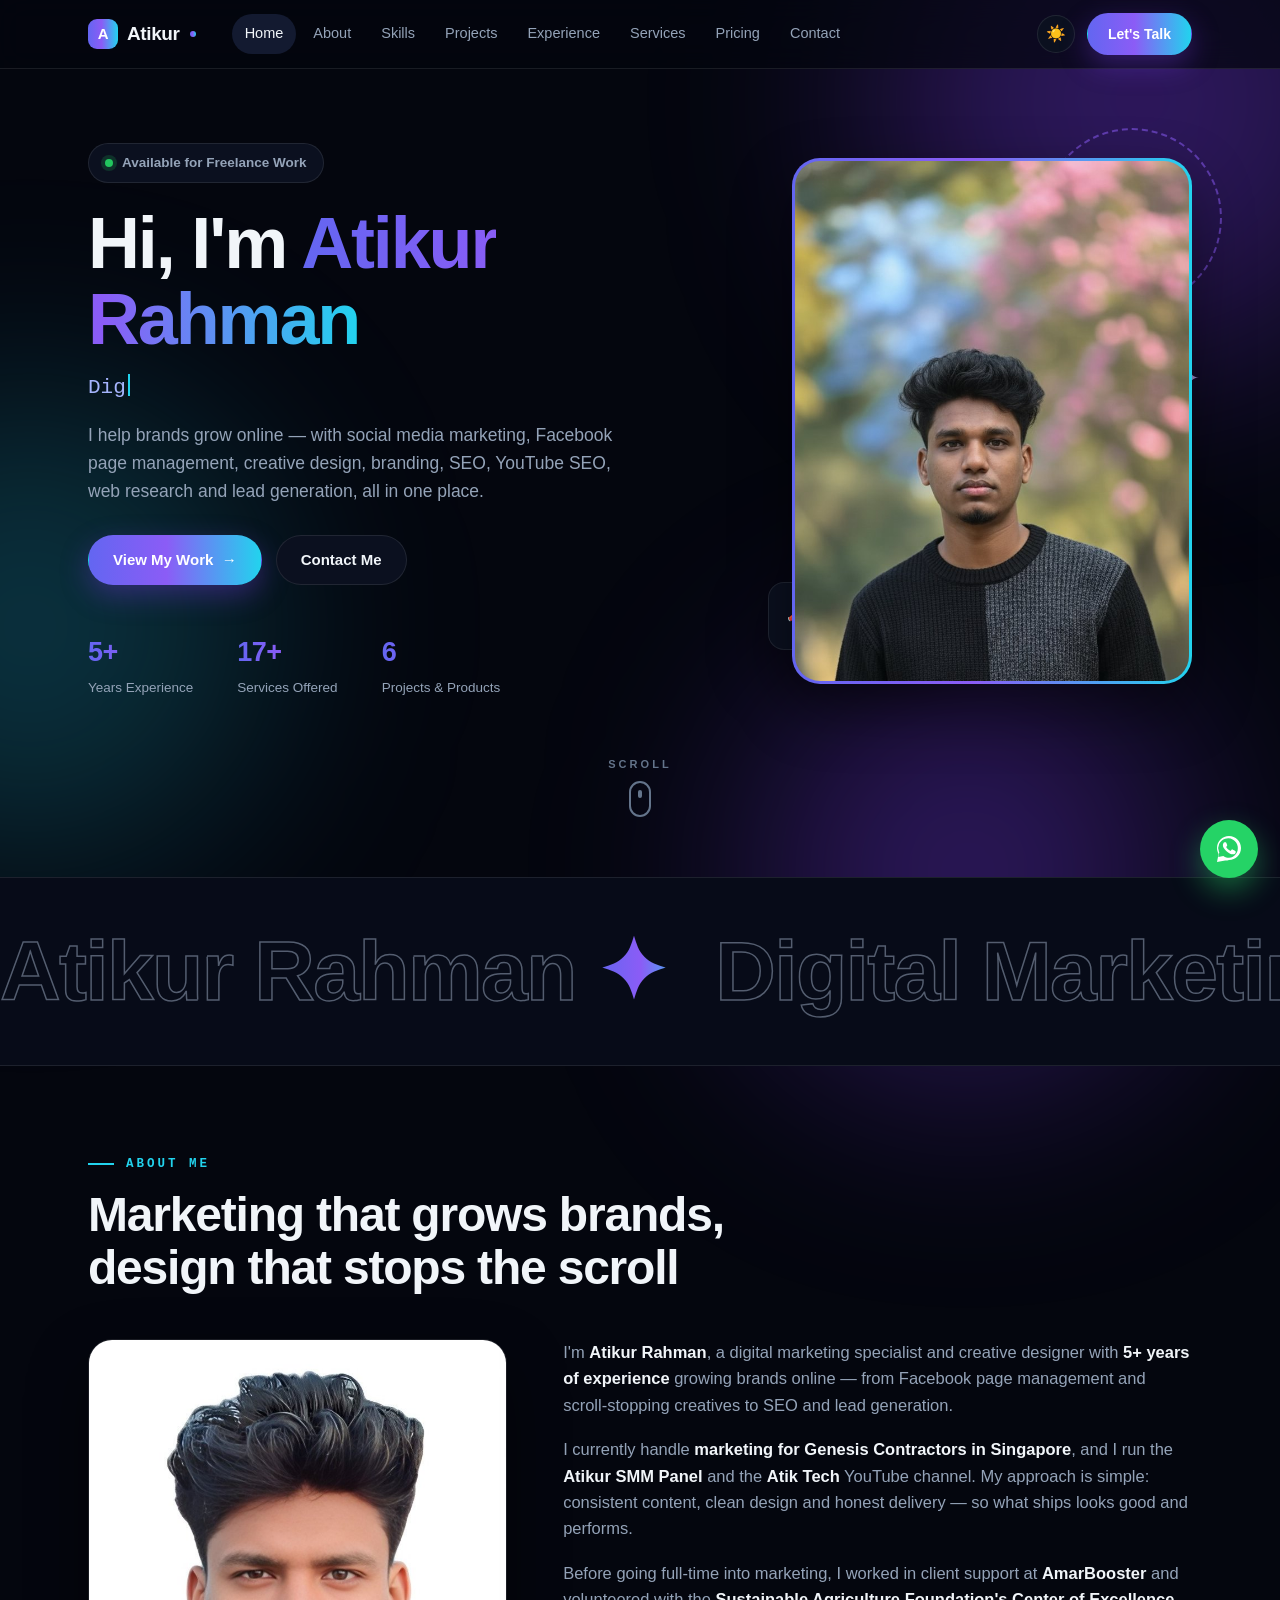
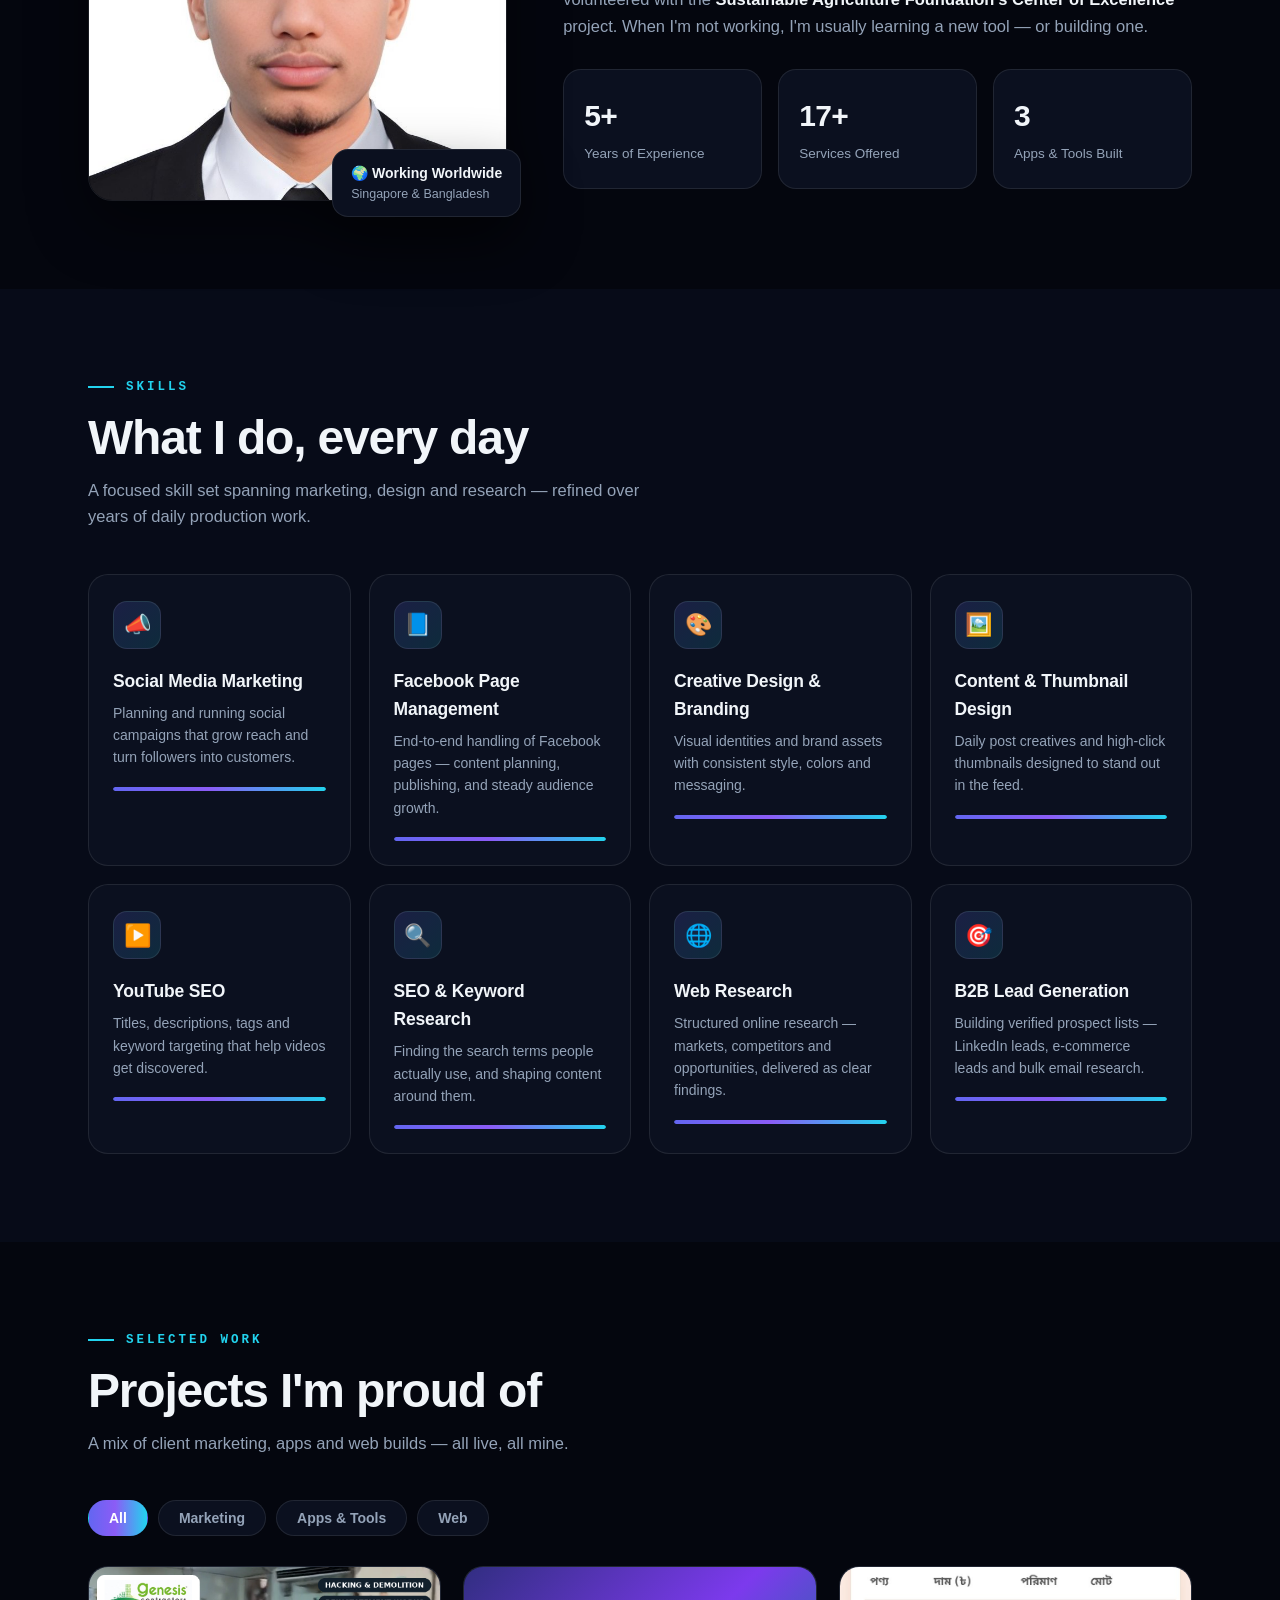
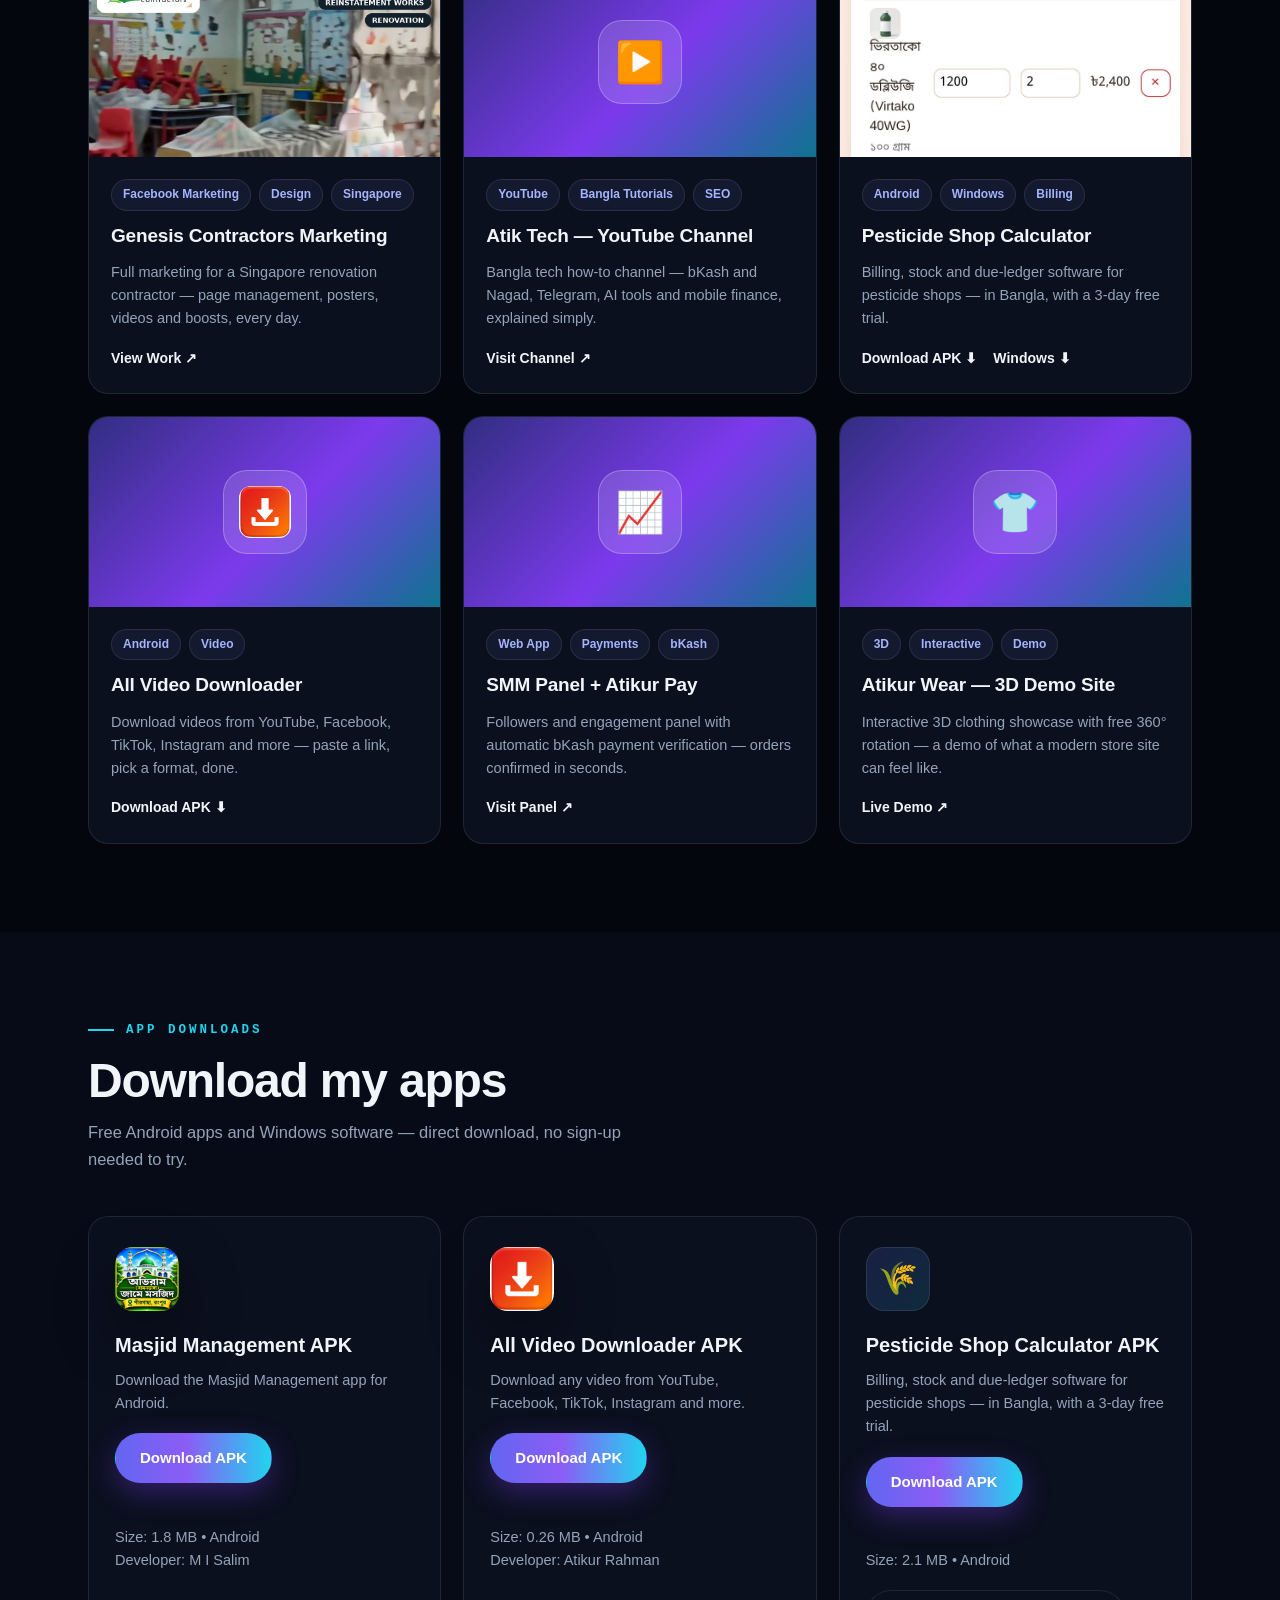
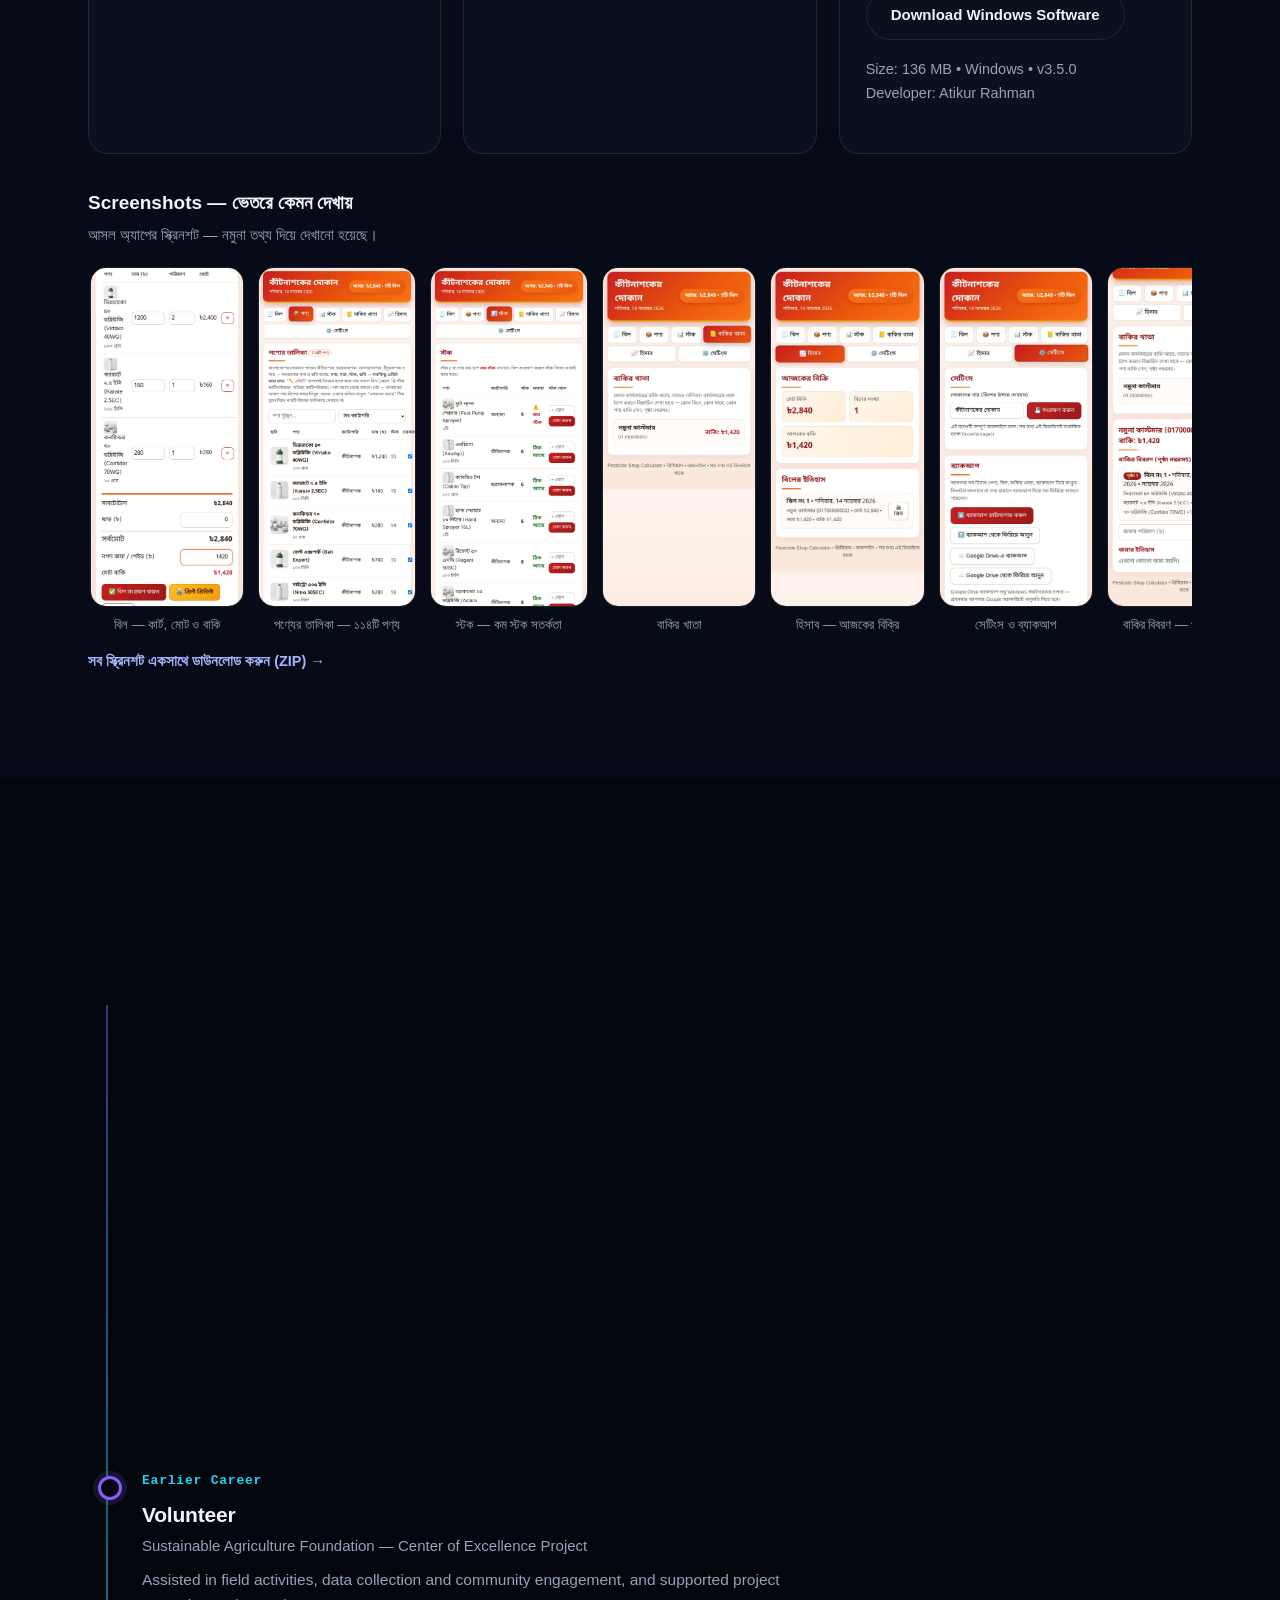
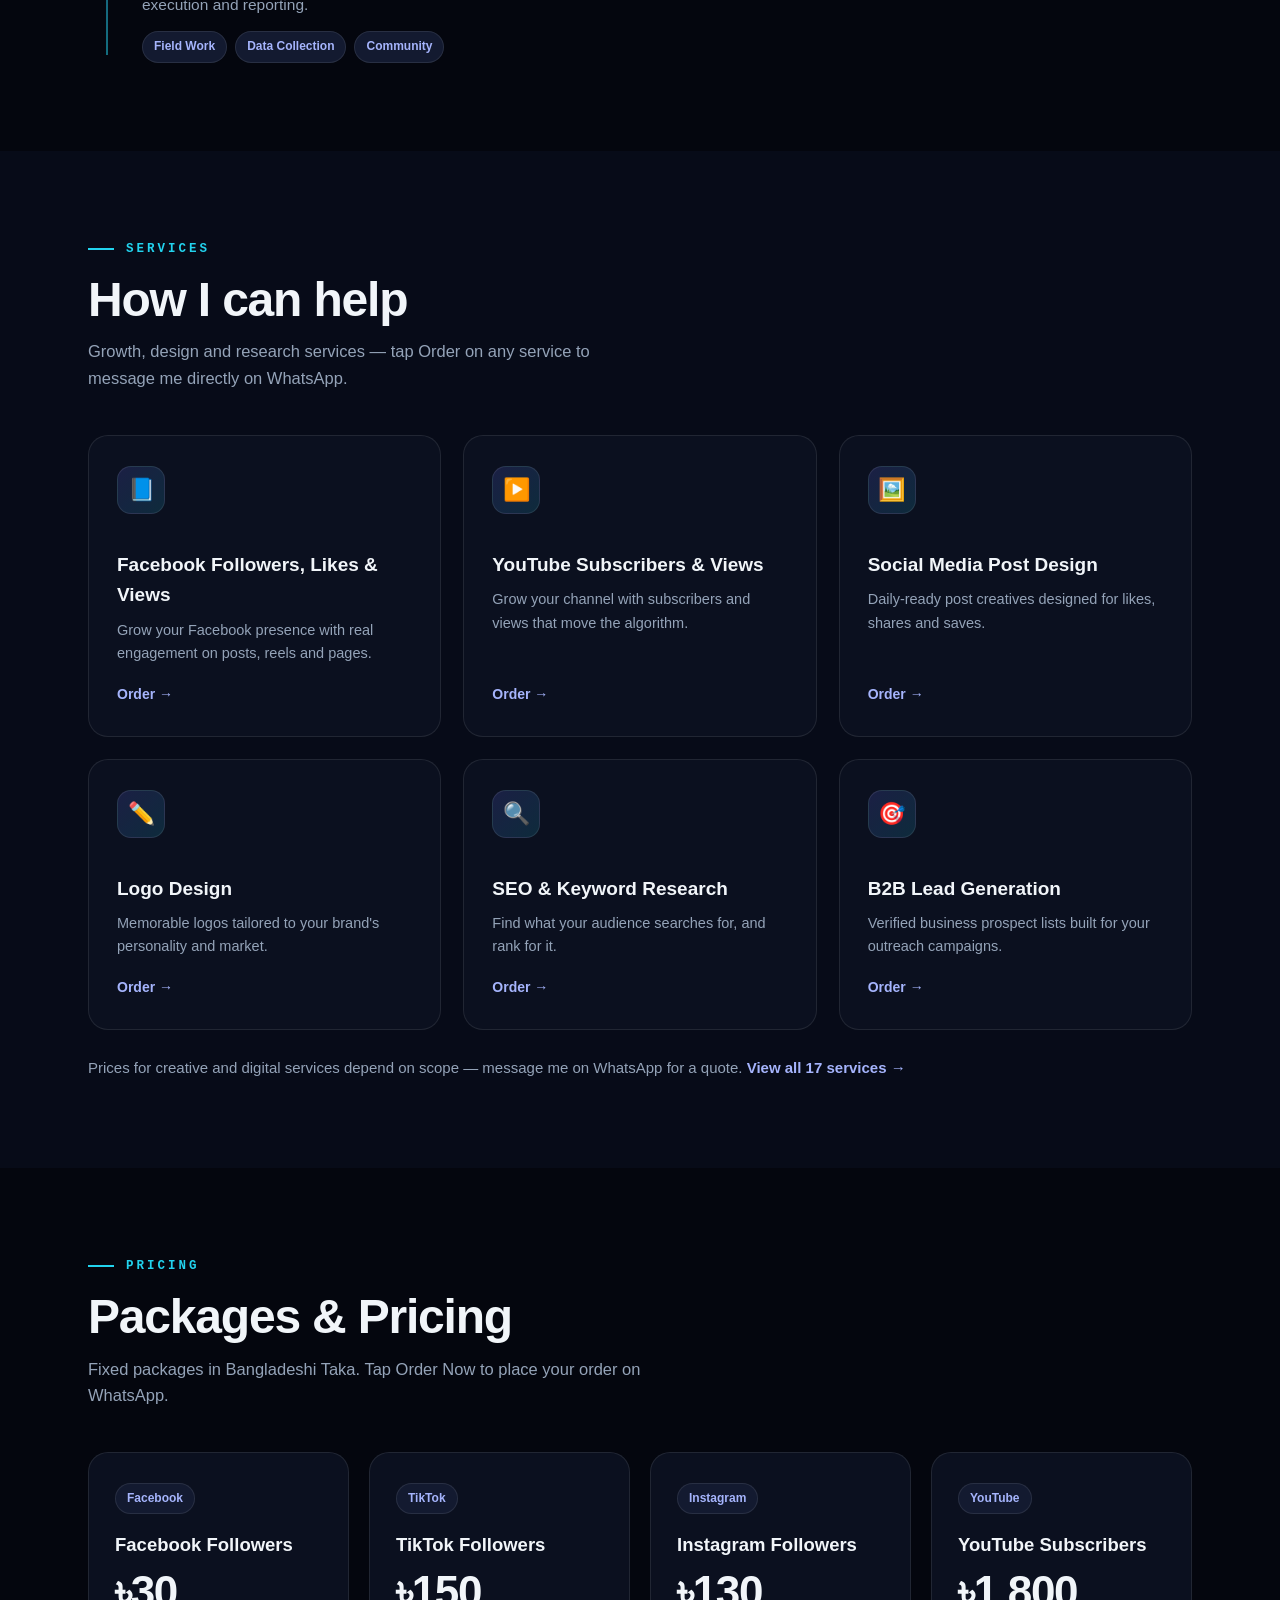
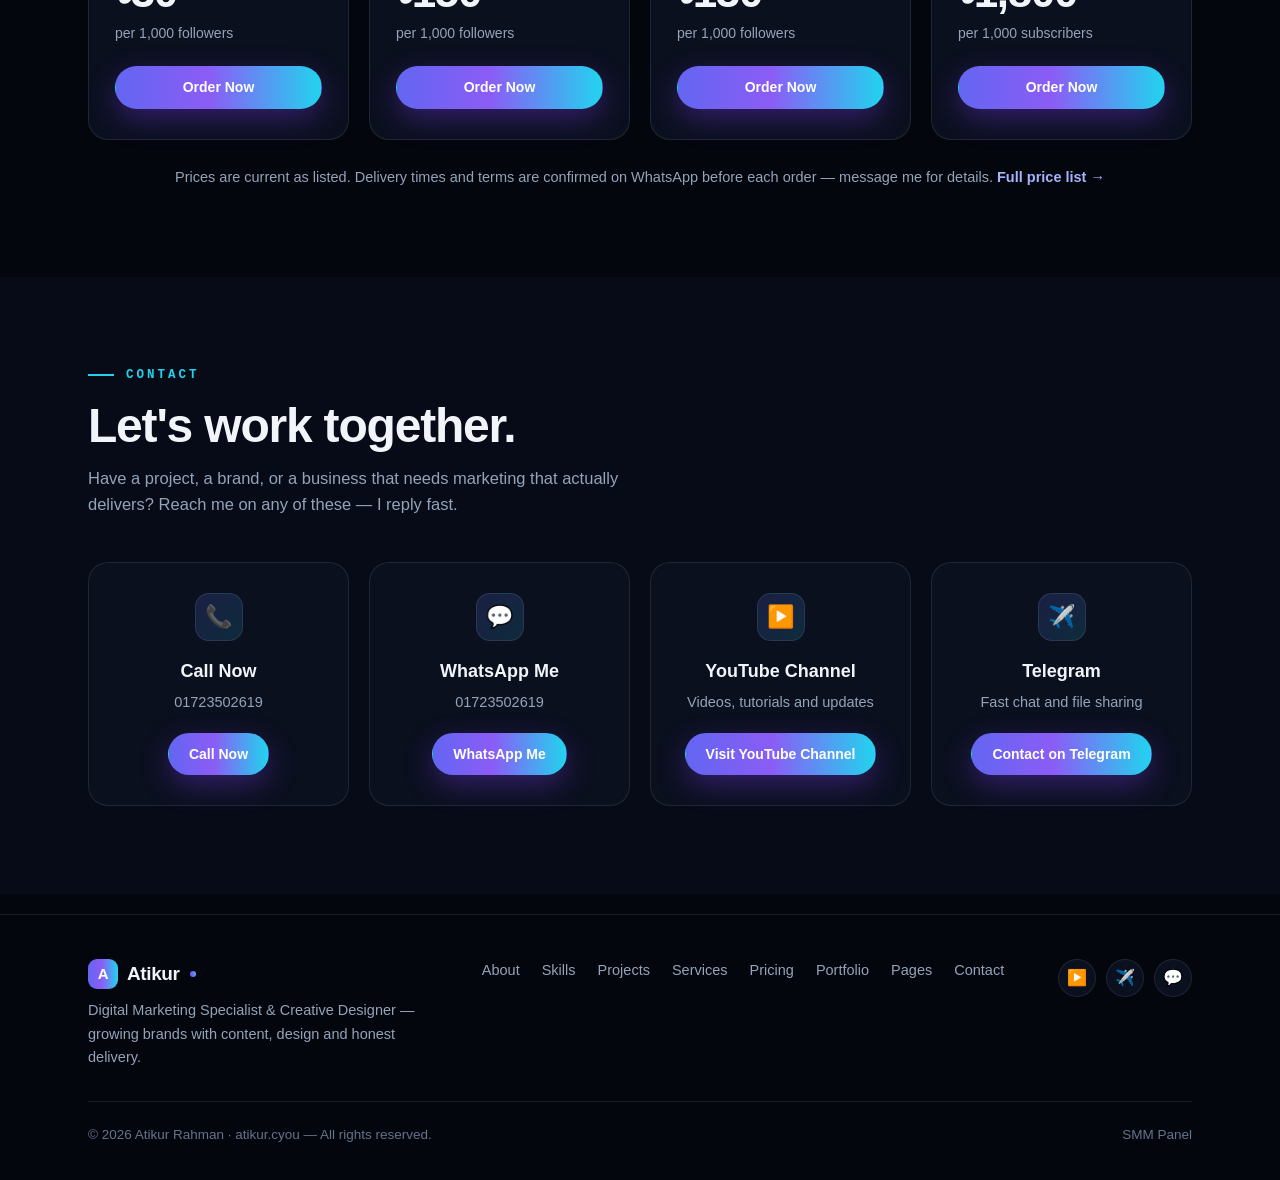
==== commit 8ad33fef: "Hero photo animation: floating frame, rotating dashed ring, floating chip, twinkling spark (like ref" ====
--- a/index.html
+++ b/index.html
@@ -78,6 +78,7 @@
       </div>
     </div>
     <div class="hero-photo">
+      <span class="hero-ring" aria-hidden="true"></span>
       <div class="frame"><img src="images/hero.jpg" alt="Atikur Rahman" fetchpriority="high"></div>
       <div class="hero-chip">📣<span>Digital Marketing<small>since 2021</small></span></div>
       <span class="spark" aria-hidden="true">✦</span>
--- a/portfolio.css
+++ b/portfolio.css
@@ -100,11 +100,15 @@
 .hero-stats b{display:block;font-size:27px;letter-spacing:-.02em}
 .hero-stats span{font-size:13.5px;color:var(--muted)}
 .hero-photo{position:relative;justify-self:end;width:min(400px,100%)}
-.hero-photo .frame{position:relative;border-radius:28px;padding:3px;background:var(--grad);box-shadow:var(--shadow)}
+.hero-photo .frame{position:relative;z-index:1;border-radius:28px;padding:3px;background:var(--grad);box-shadow:var(--shadow);animation:floaty 6s ease-in-out infinite}
+.hero-ring{position:absolute;z-index:0;right:-30px;top:-30px;width:180px;height:180px;border:2px dashed rgba(139,92,246,.55);border-radius:50%;animation:spin 24s linear infinite;pointer-events:none}
+@keyframes floaty{0%,100%{transform:translateY(0)}50%{transform:translateY(-12px)}}
+@keyframes spin{to{transform:rotate(360deg)}}
 .hero-photo .frame img{border-radius:25px;width:100%;height:520px;object-fit:cover;object-position:center 12%}
-.hero-chip{position:absolute;left:-24px;bottom:34px;background:var(--card);border:1px solid var(--line);border-radius:16px;padding:12px 18px;box-shadow:var(--shadow);font-size:14px;font-weight:700;display:flex;gap:9px;align-items:center}
+.hero-chip{position:absolute;left:-24px;bottom:34px;background:var(--card);border:1px solid var(--line);border-radius:16px;padding:12px 18px;box-shadow:var(--shadow);font-size:14px;font-weight:700;display:flex;gap:9px;align-items:center;animation:floaty 6s ease-in-out 1.2s infinite}
 .hero-chip small{display:block;font-weight:500;color:var(--muted);font-size:12.5px}
-.spark{position:absolute;right:-8px;top:38%;font-size:26px;color:#c4b5fd;opacity:.8}
+.spark{position:absolute;right:-8px;top:38%;font-size:26px;color:#c4b5fd;opacity:.8;animation:twinkle 3.2s ease-in-out infinite}
+@keyframes twinkle{0%,100%{opacity:.35;transform:scale(.85) rotate(0deg)}50%{opacity:1;transform:scale(1.15) rotate(20deg)}}
 .scroll-hint{display:flex;flex-direction:column;align-items:center;gap:8px;margin-top:56px;color:var(--muted2);font-size:11px;letter-spacing:.28em;font-weight:600}
 .scroll-hint .mouse{width:22px;height:36px;border:2px solid var(--muted2);border-radius:12px;position:relative}
 .scroll-hint .mouse::after{content:"";position:absolute;left:50%;top:7px;width:4px;height:8px;margin-left:-2px;border-radius:4px;background:var(--muted2);animation:wheel 1.8s ease infinite}
@@ -283,6 +287,7 @@
   .hero{padding:48px 0 40px}
   .hero-photo .frame img{height:420px}
   .hero-chip{left:10px}
+  .hero-ring{right:4px;top:-18px;width:120px;height:120px}
   .skills-grid,.projects-grid,.apps-grid,.services-grid,.pricing-grid,.contact-grid{grid-template-columns:1fr}
   .stat-cards{grid-template-columns:1fr 1fr}
   .hero-stats{gap:28px}
@@ -291,6 +296,7 @@
 }
 @media(prefers-reduced-motion:reduce){
   .marquee-track{animation:none}
+  .hero-photo .frame,.hero-chip,.hero-ring,.spark{animation:none}
   .reveal{opacity:1;transform:none;transition:none}
   html{scroll-behavior:auto}
 }
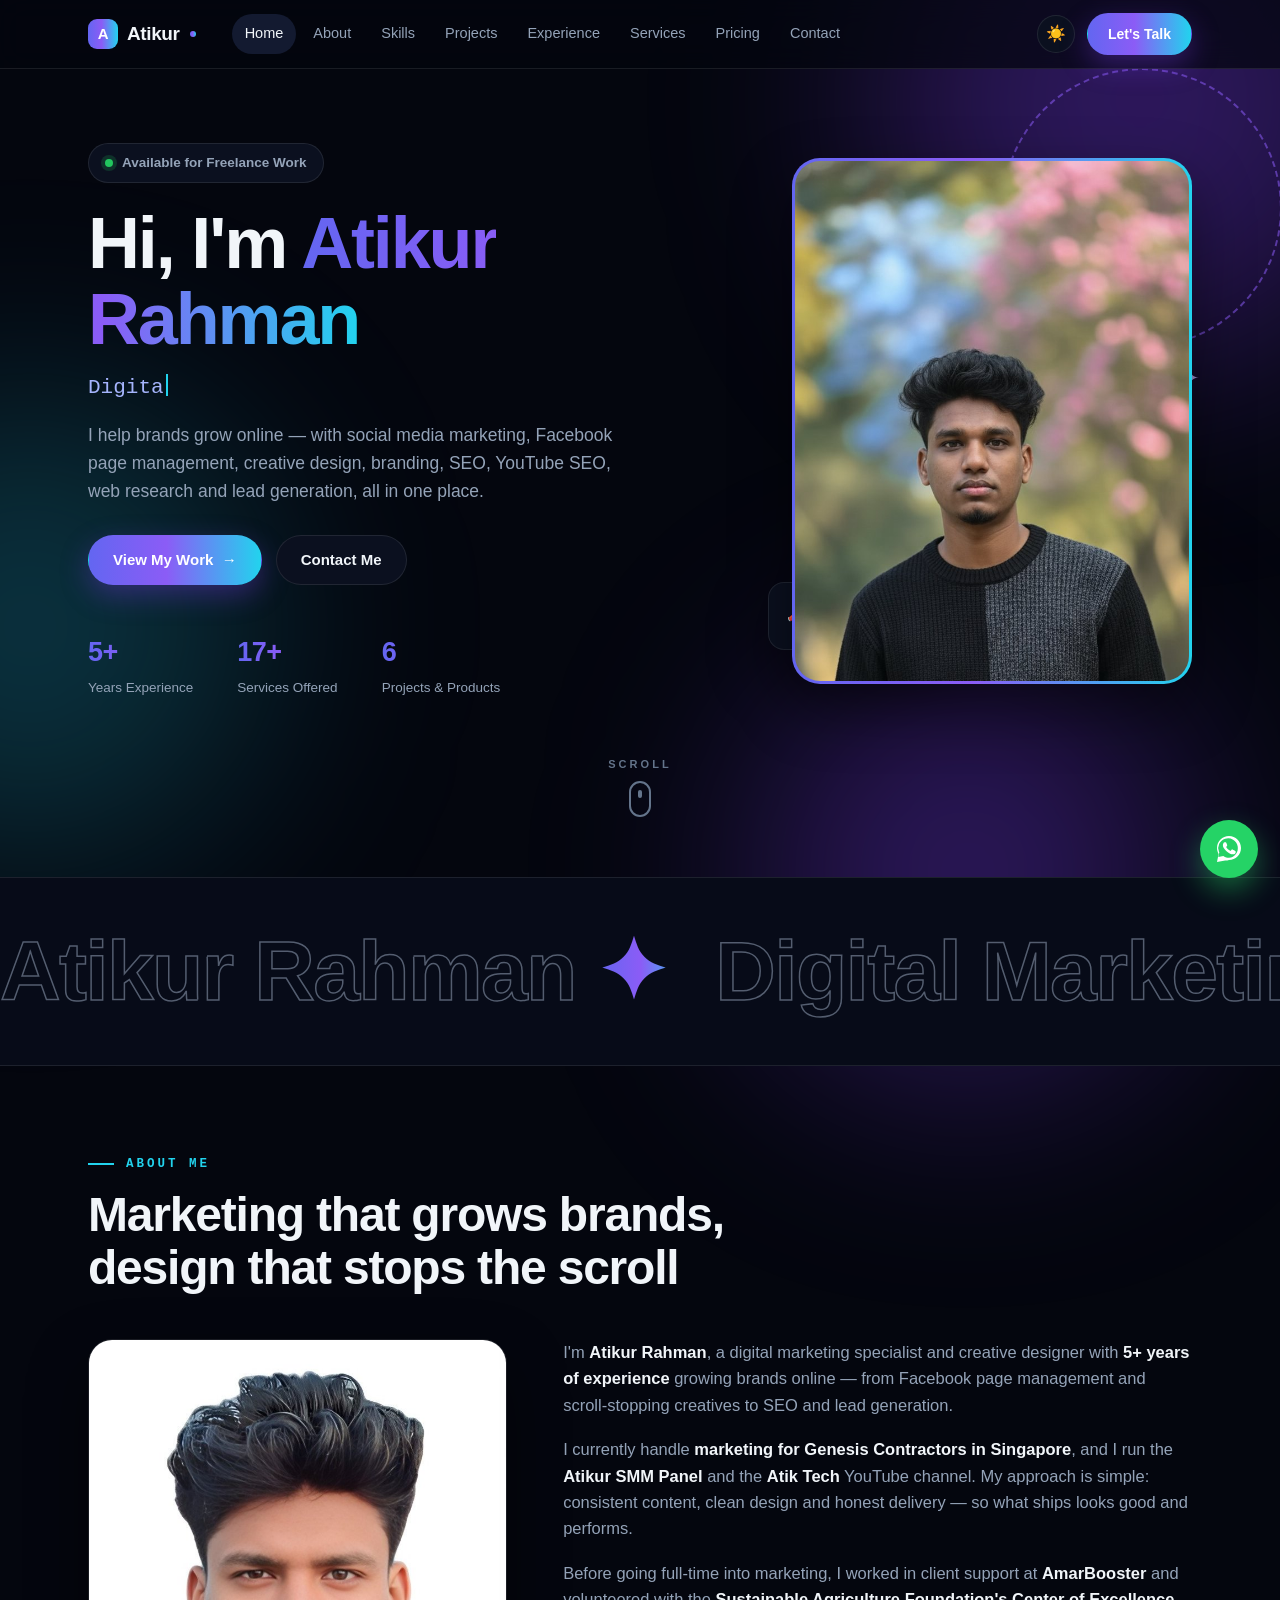
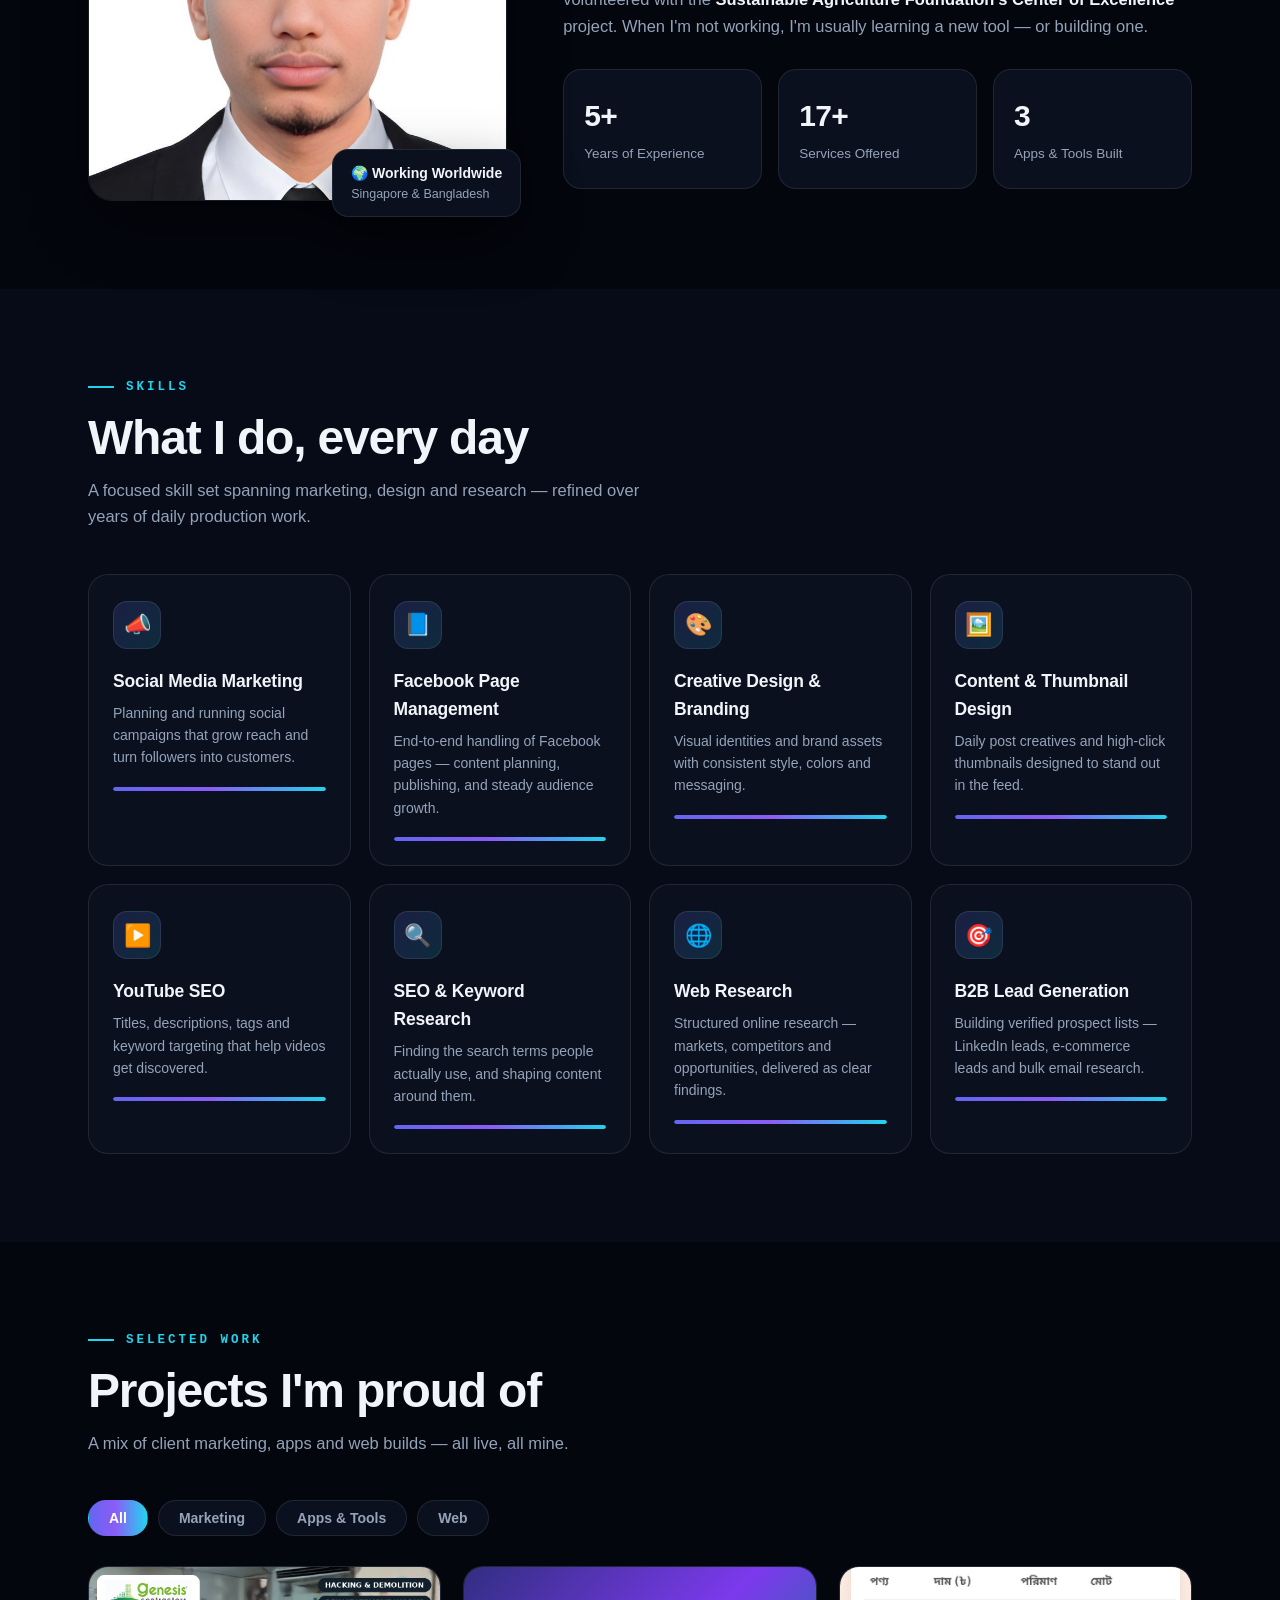
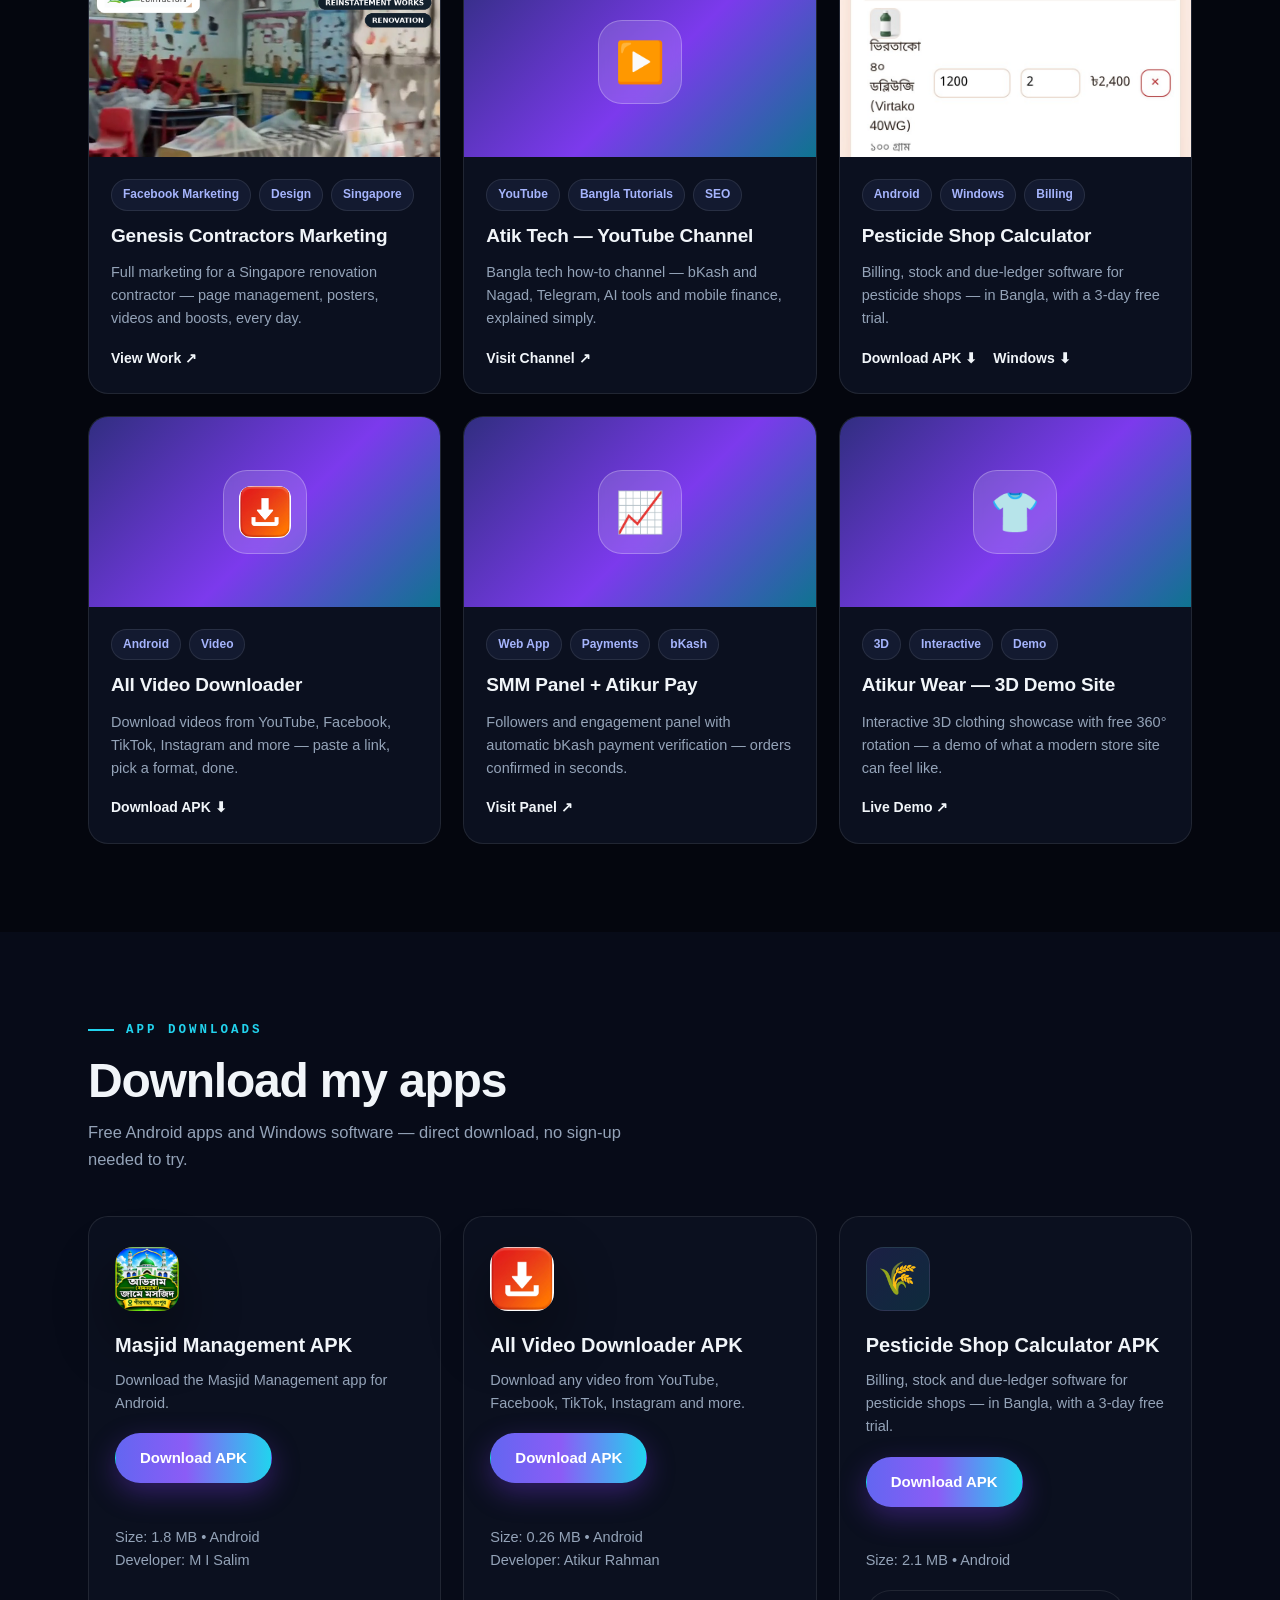
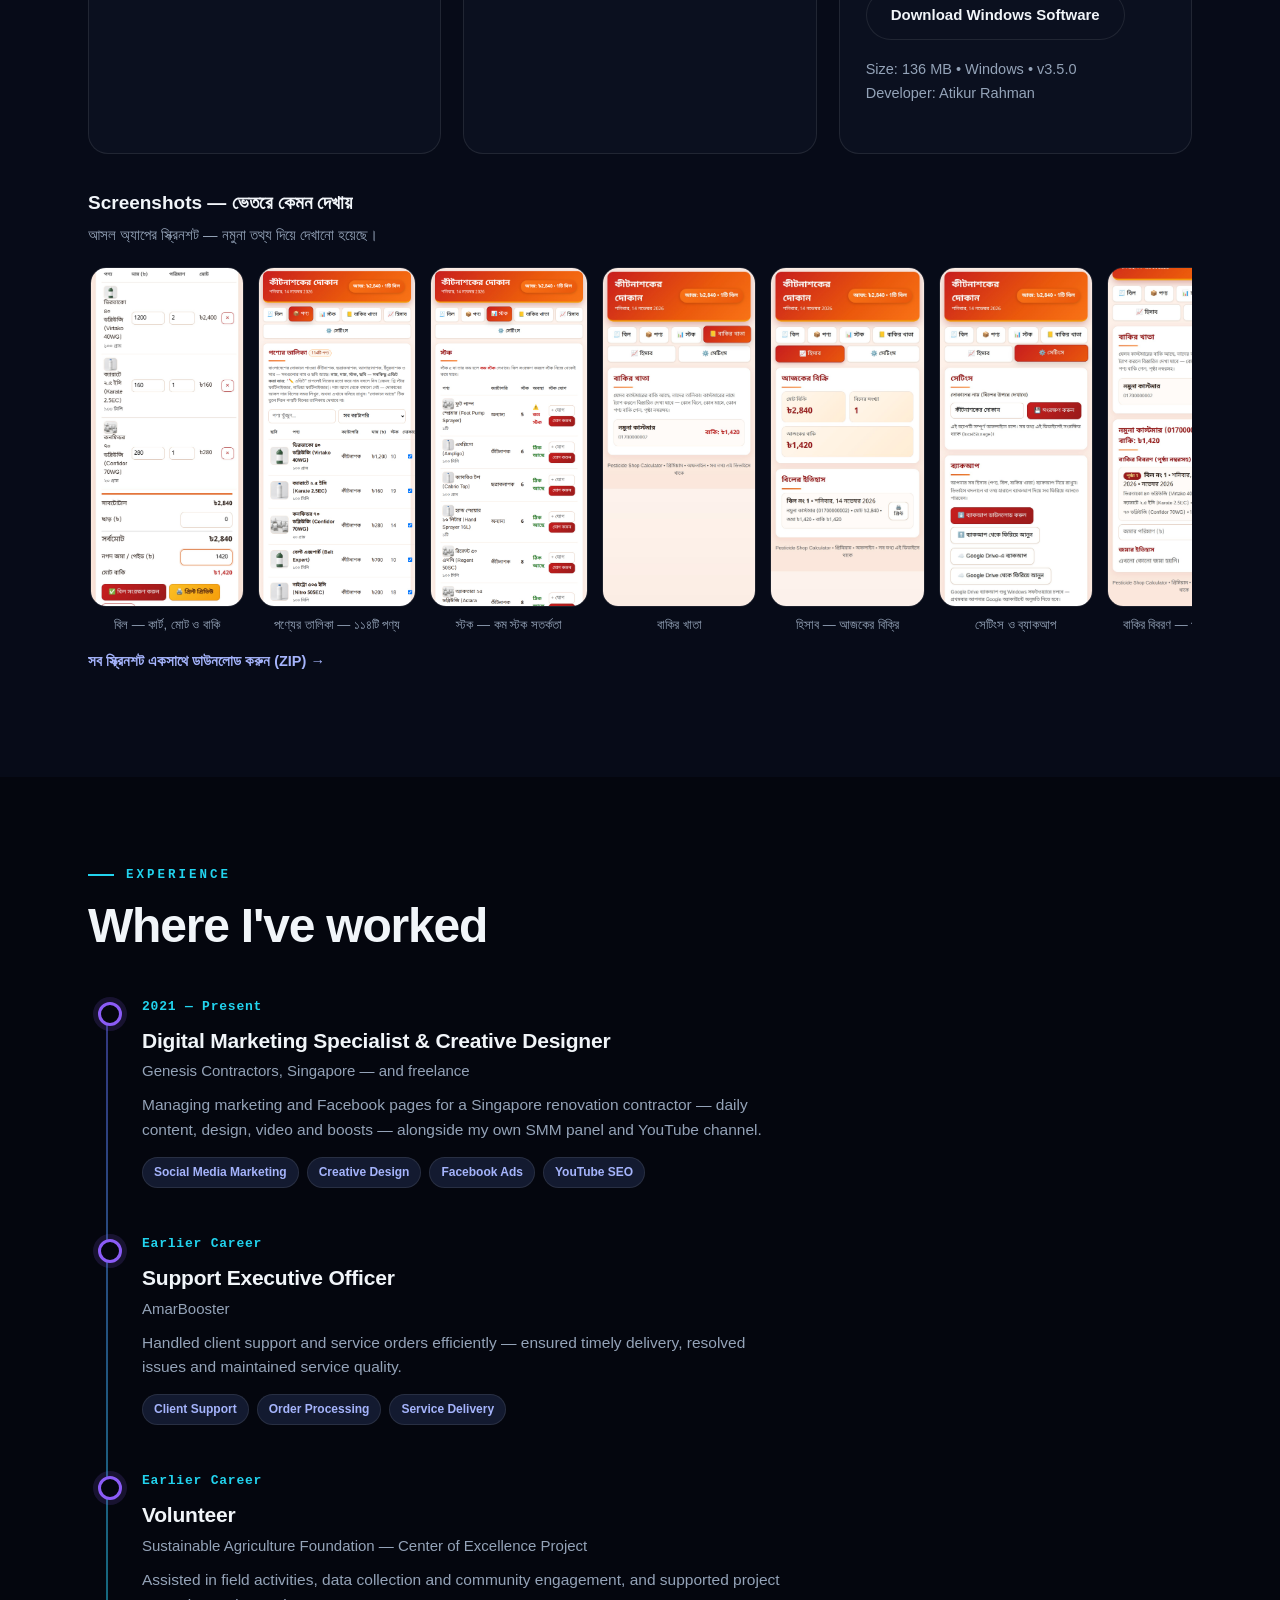
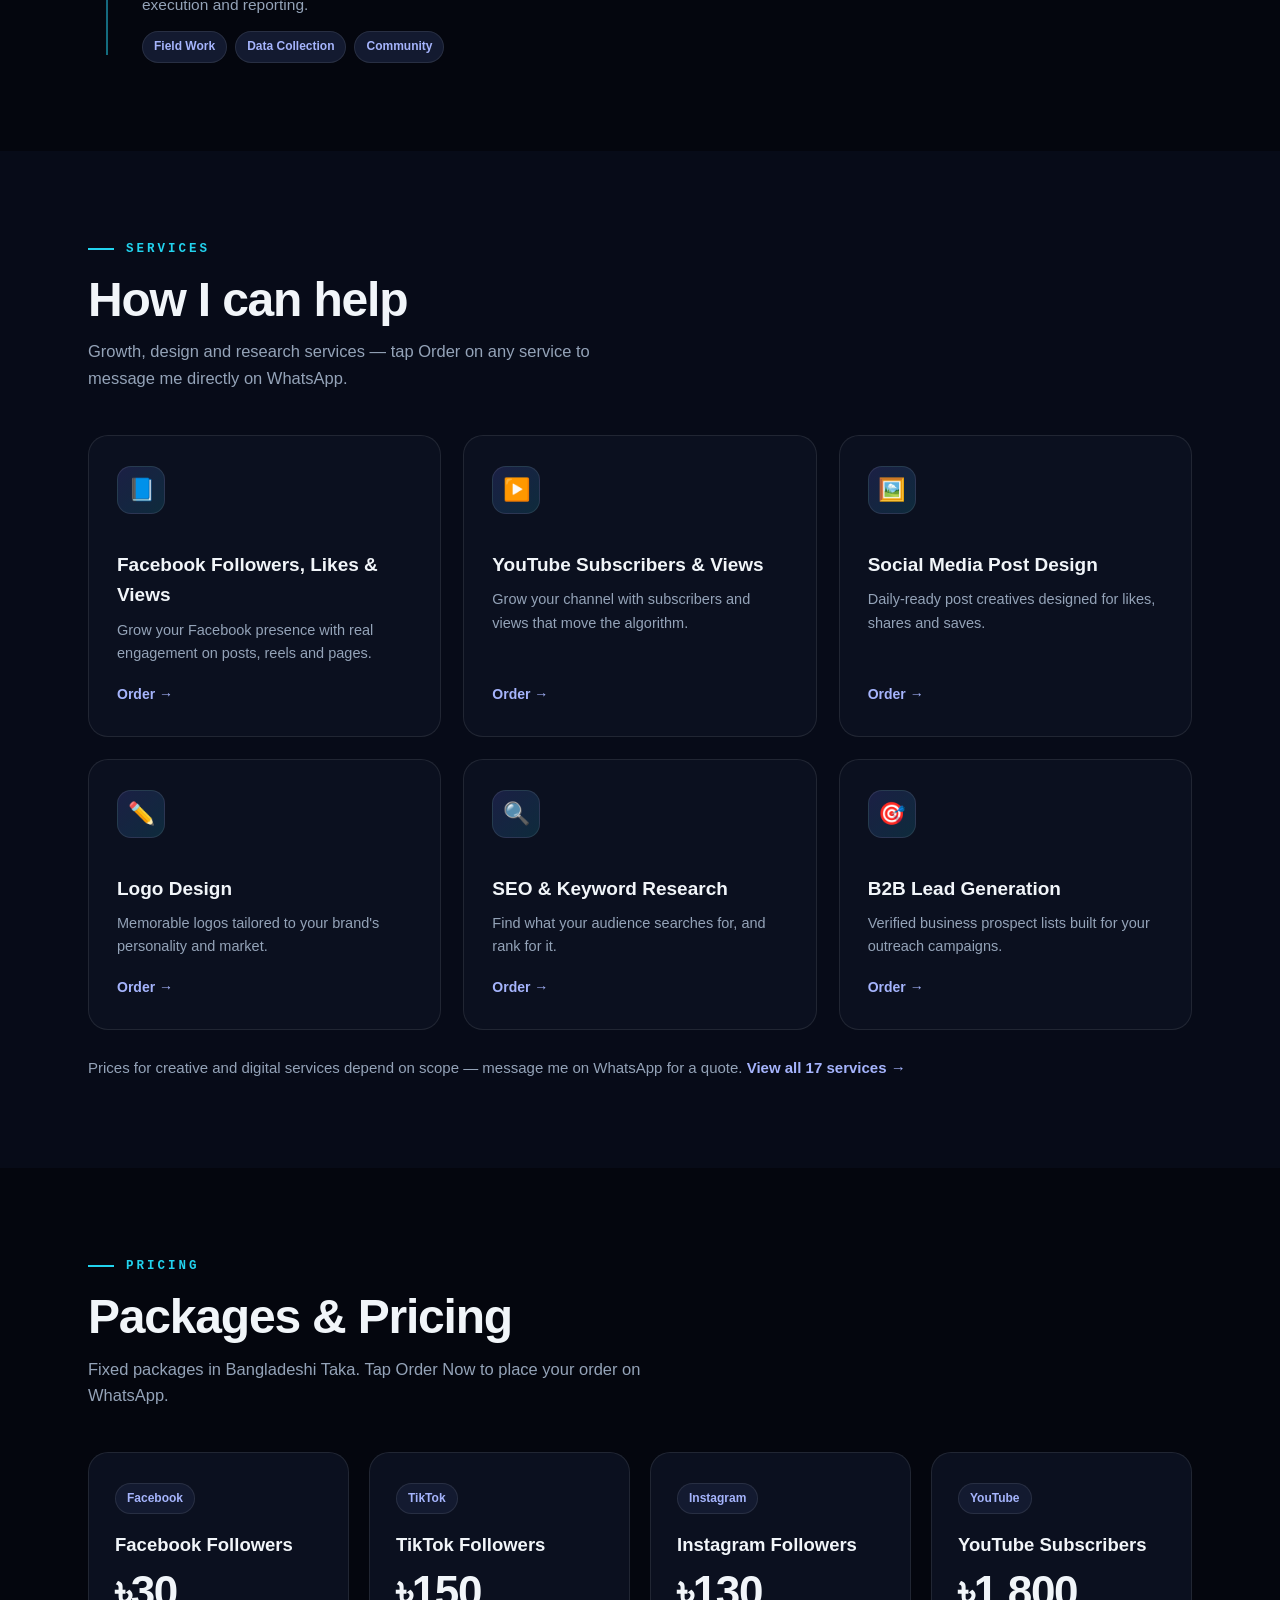
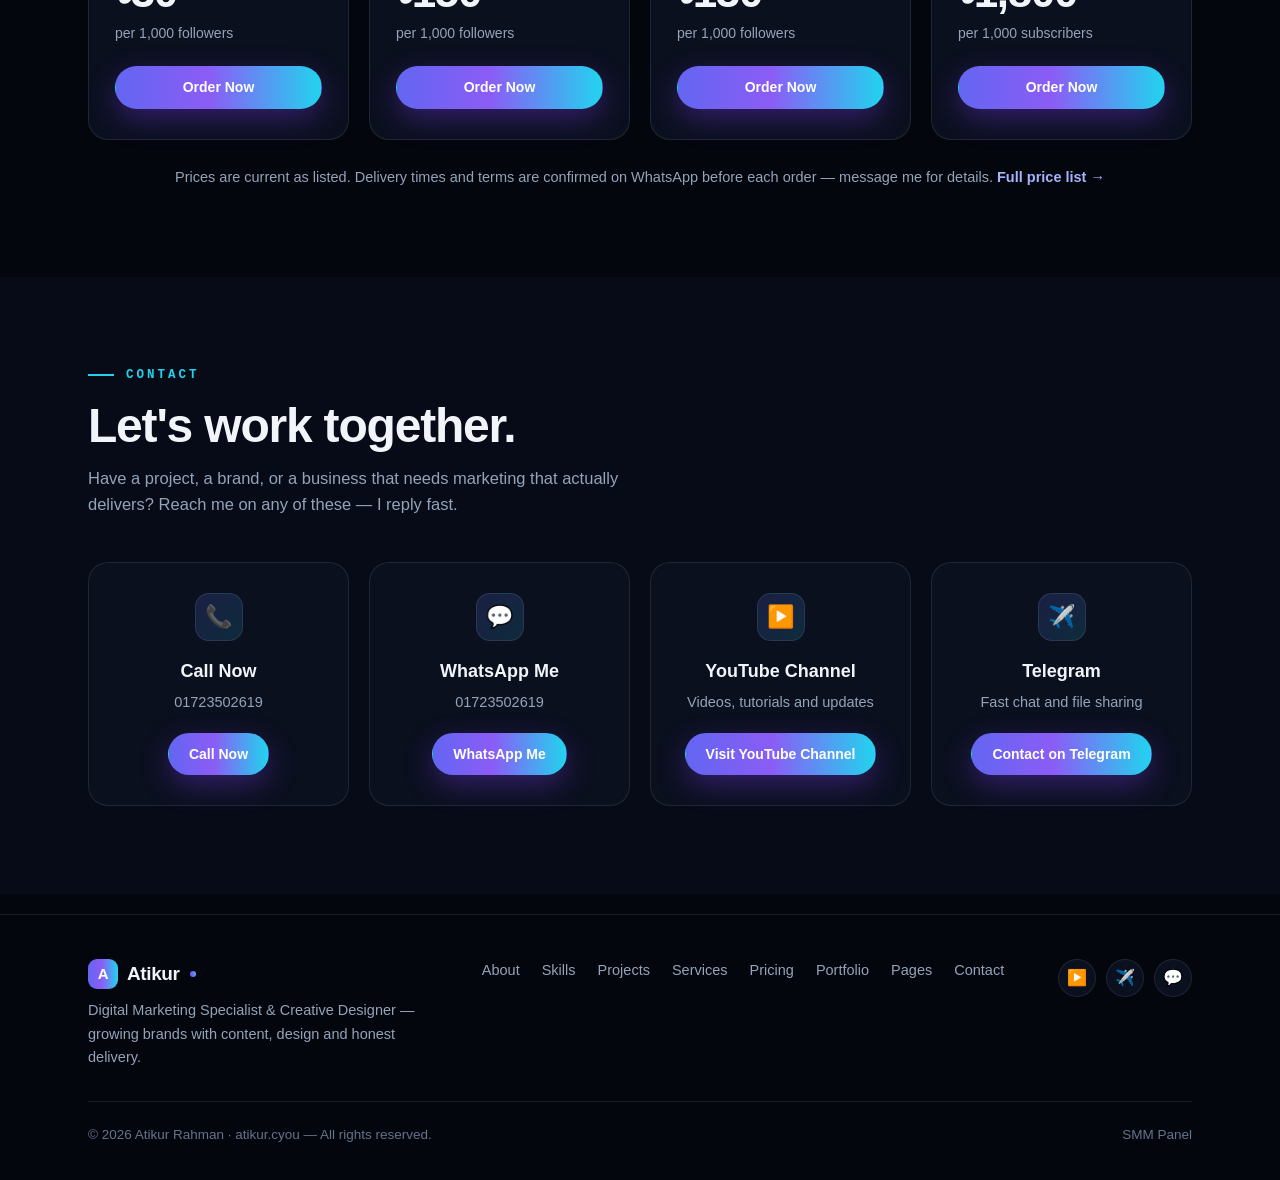
==== commit a85867bb: "Hero ring: larger, more visible arc + cache-busting CSS version" ====
--- a/index.html
+++ b/index.html
@@ -5,7 +5,7 @@
 <meta name="viewport" content="width=device-width, initial-scale=1.0">
 <title>Atikur Rahman — Digital Marketing Specialist & Creative Designer</title>
 <meta name="description" content="Atikur Rahman — Digital Marketing Specialist & Creative Designer. Social media marketing, Facebook page management, creative design, branding, SEO, YouTube SEO, web research and lead generation.">
-<link rel="stylesheet" href="portfolio.css">
+<link rel="stylesheet" href="portfolio.css?v=2">
 <link rel="canonical" href="https://atikur.cyou/">
 <script type="application/ld+json">
 {
--- a/portfolio.css
+++ b/portfolio.css
@@ -85,7 +85,7 @@
 .mobile-menu.open{display:block}
 
 /* ---------- hero ---------- */
-.hero{padding:74px 0 60px}
+.hero{padding:74px 0 60px;overflow-x:clip}
 .hero-grid{display:grid;grid-template-columns:1.15fr .85fr;gap:56px;align-items:center}
 .badge{display:inline-flex;align-items:center;gap:9px;padding:8px 16px;border-radius:99px;border:1px solid var(--line);background:var(--card);font-size:13.5px;font-weight:600;color:var(--muted)}
 .badge .dot{width:8px;height:8px;border-radius:50%;background:#22c55e;box-shadow:0 0 0 4px rgba(34,197,94,.18)}
@@ -101,7 +101,7 @@
 .hero-stats span{font-size:13.5px;color:var(--muted)}
 .hero-photo{position:relative;justify-self:end;width:min(400px,100%)}
 .hero-photo .frame{position:relative;z-index:1;border-radius:28px;padding:3px;background:var(--grad);box-shadow:var(--shadow);animation:floaty 6s ease-in-out infinite}
-.hero-ring{position:absolute;z-index:0;right:-30px;top:-30px;width:180px;height:180px;border:2px dashed rgba(139,92,246,.55);border-radius:50%;animation:spin 24s linear infinite;pointer-events:none}
+.hero-ring{position:absolute;z-index:0;right:-90px;top:-90px;width:280px;height:280px;border:2px dashed rgba(139,92,246,.55);border-radius:50%;animation:spin 24s linear infinite;pointer-events:none}
 @keyframes floaty{0%,100%{transform:translateY(0)}50%{transform:translateY(-12px)}}
 @keyframes spin{to{transform:rotate(360deg)}}
 .hero-photo .frame img{border-radius:25px;width:100%;height:520px;object-fit:cover;object-position:center 12%}
@@ -287,7 +287,7 @@
   .hero{padding:48px 0 40px}
   .hero-photo .frame img{height:420px}
   .hero-chip{left:10px}
-  .hero-ring{right:4px;top:-18px;width:120px;height:120px}
+  .hero-ring{right:-30px;top:-30px;width:160px;height:160px}
   .skills-grid,.projects-grid,.apps-grid,.services-grid,.pricing-grid,.contact-grid{grid-template-columns:1fr}
   .stat-cards{grid-template-columns:1fr 1fr}
   .hero-stats{gap:28px}
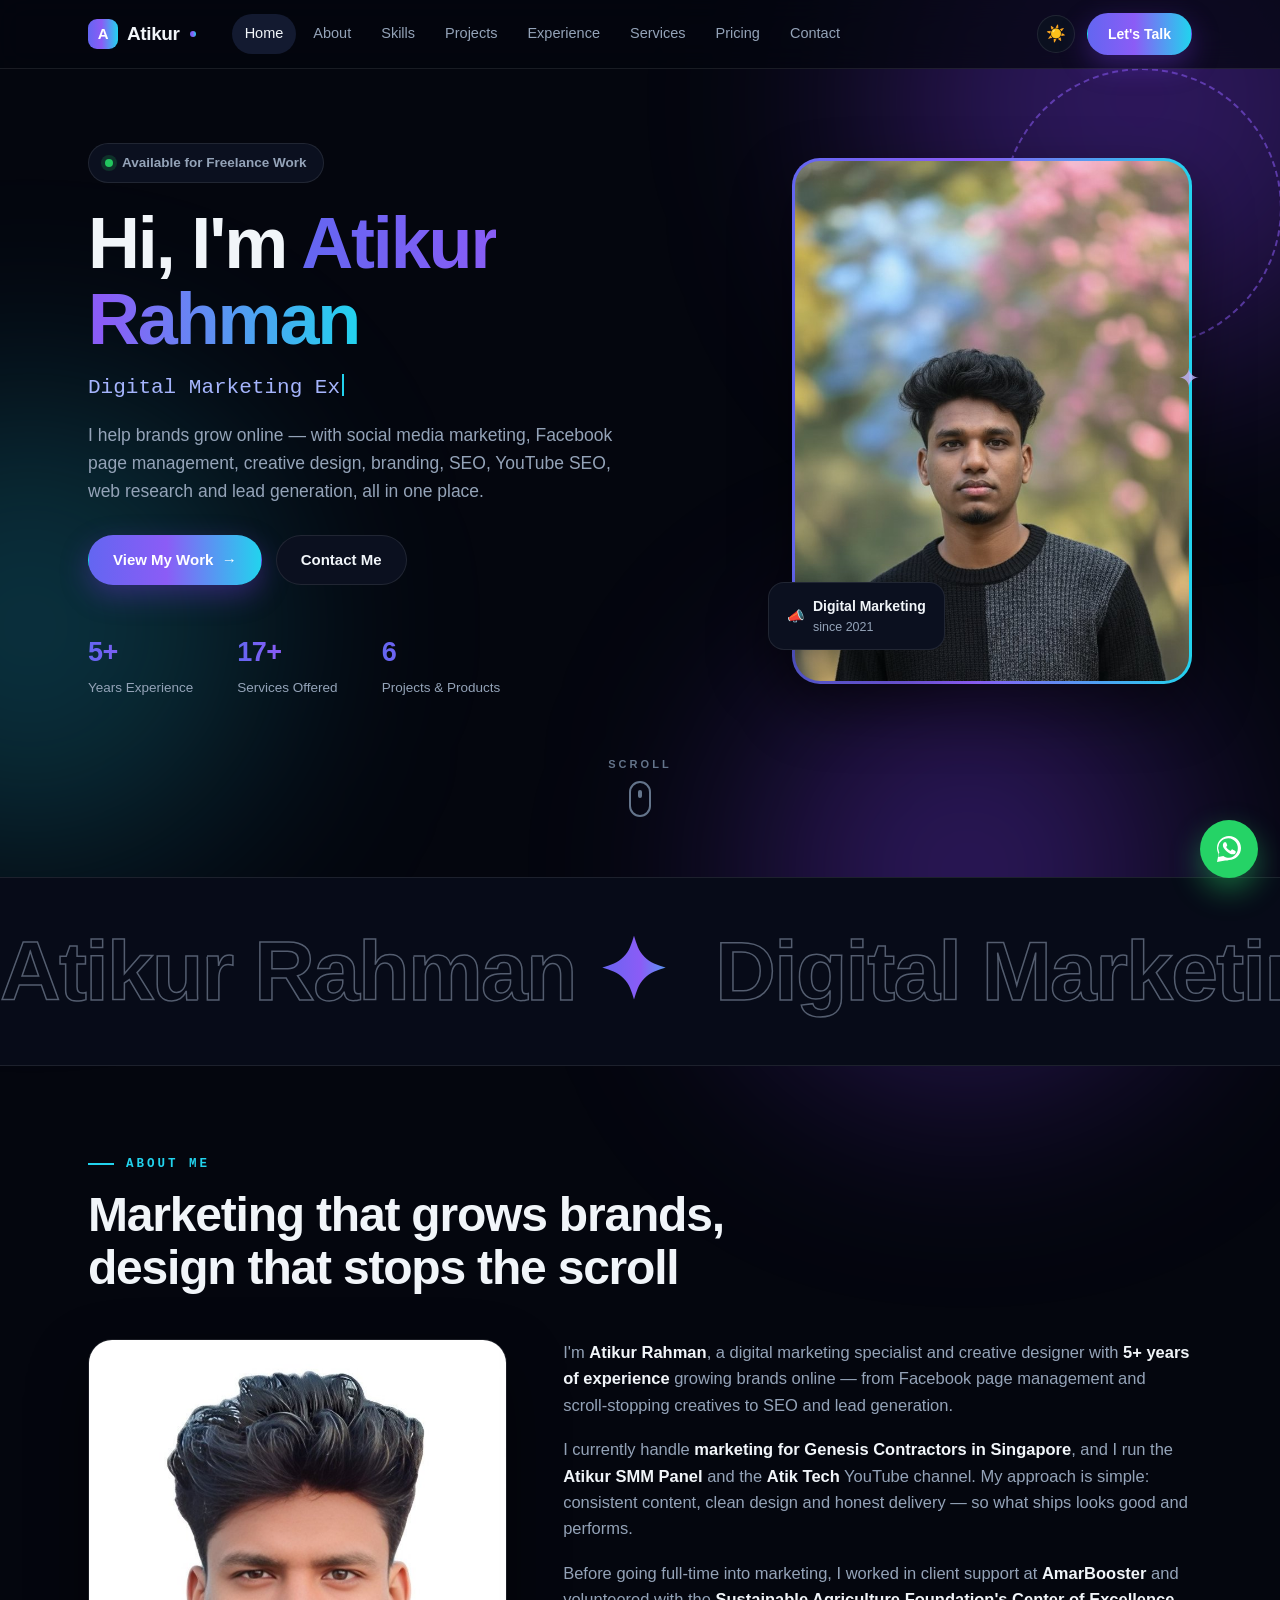
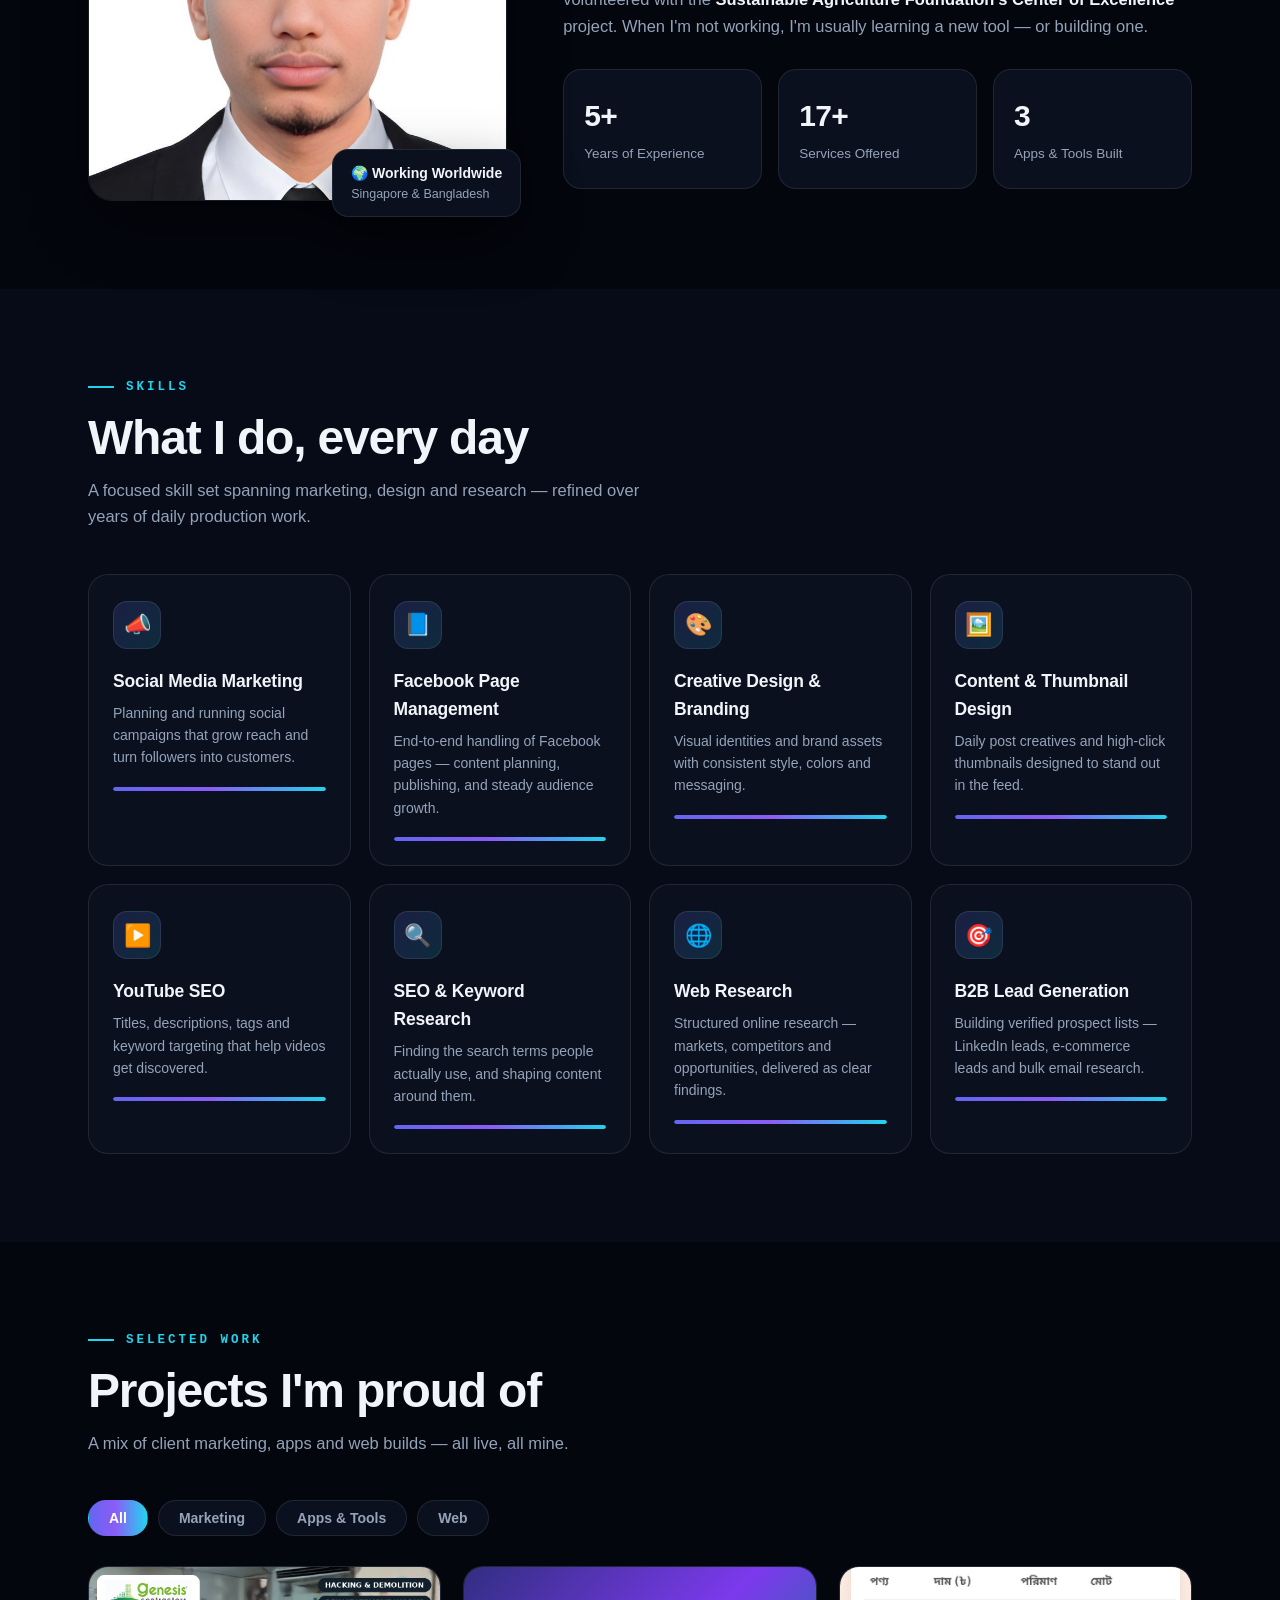
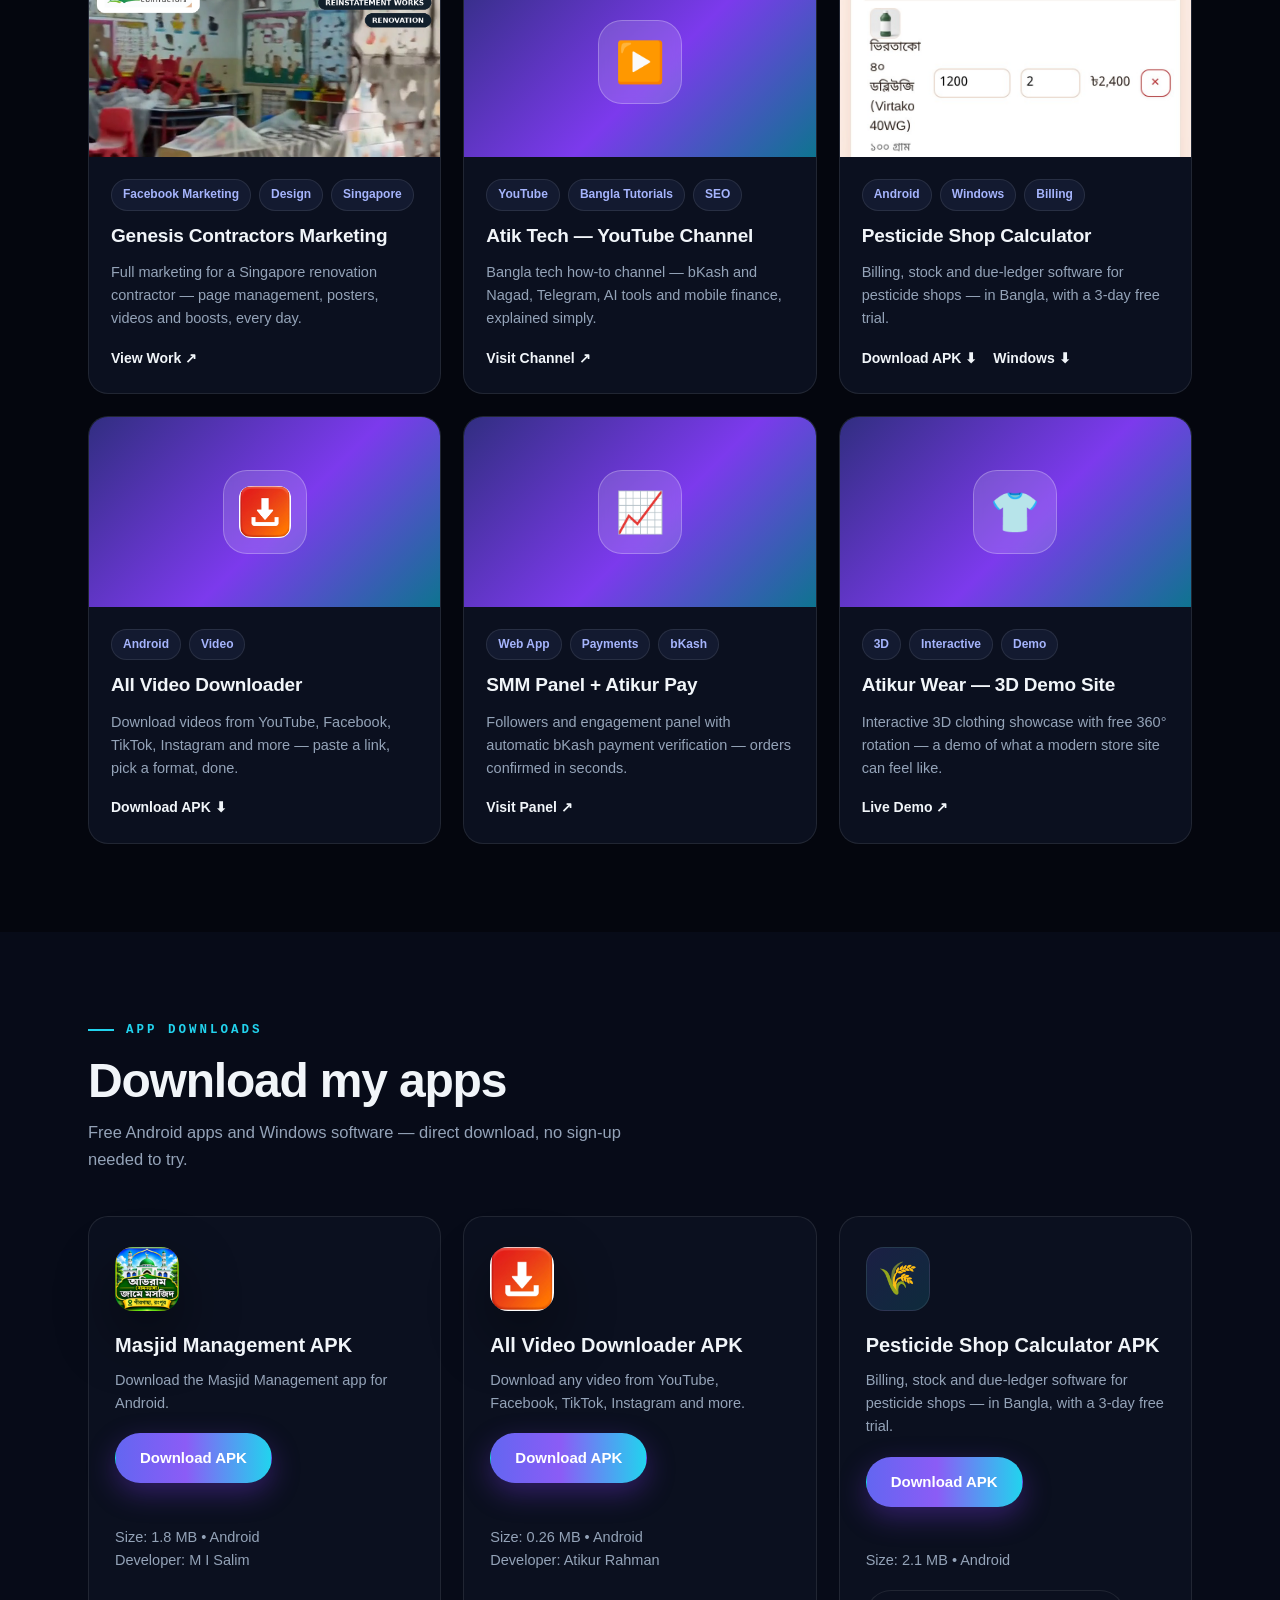
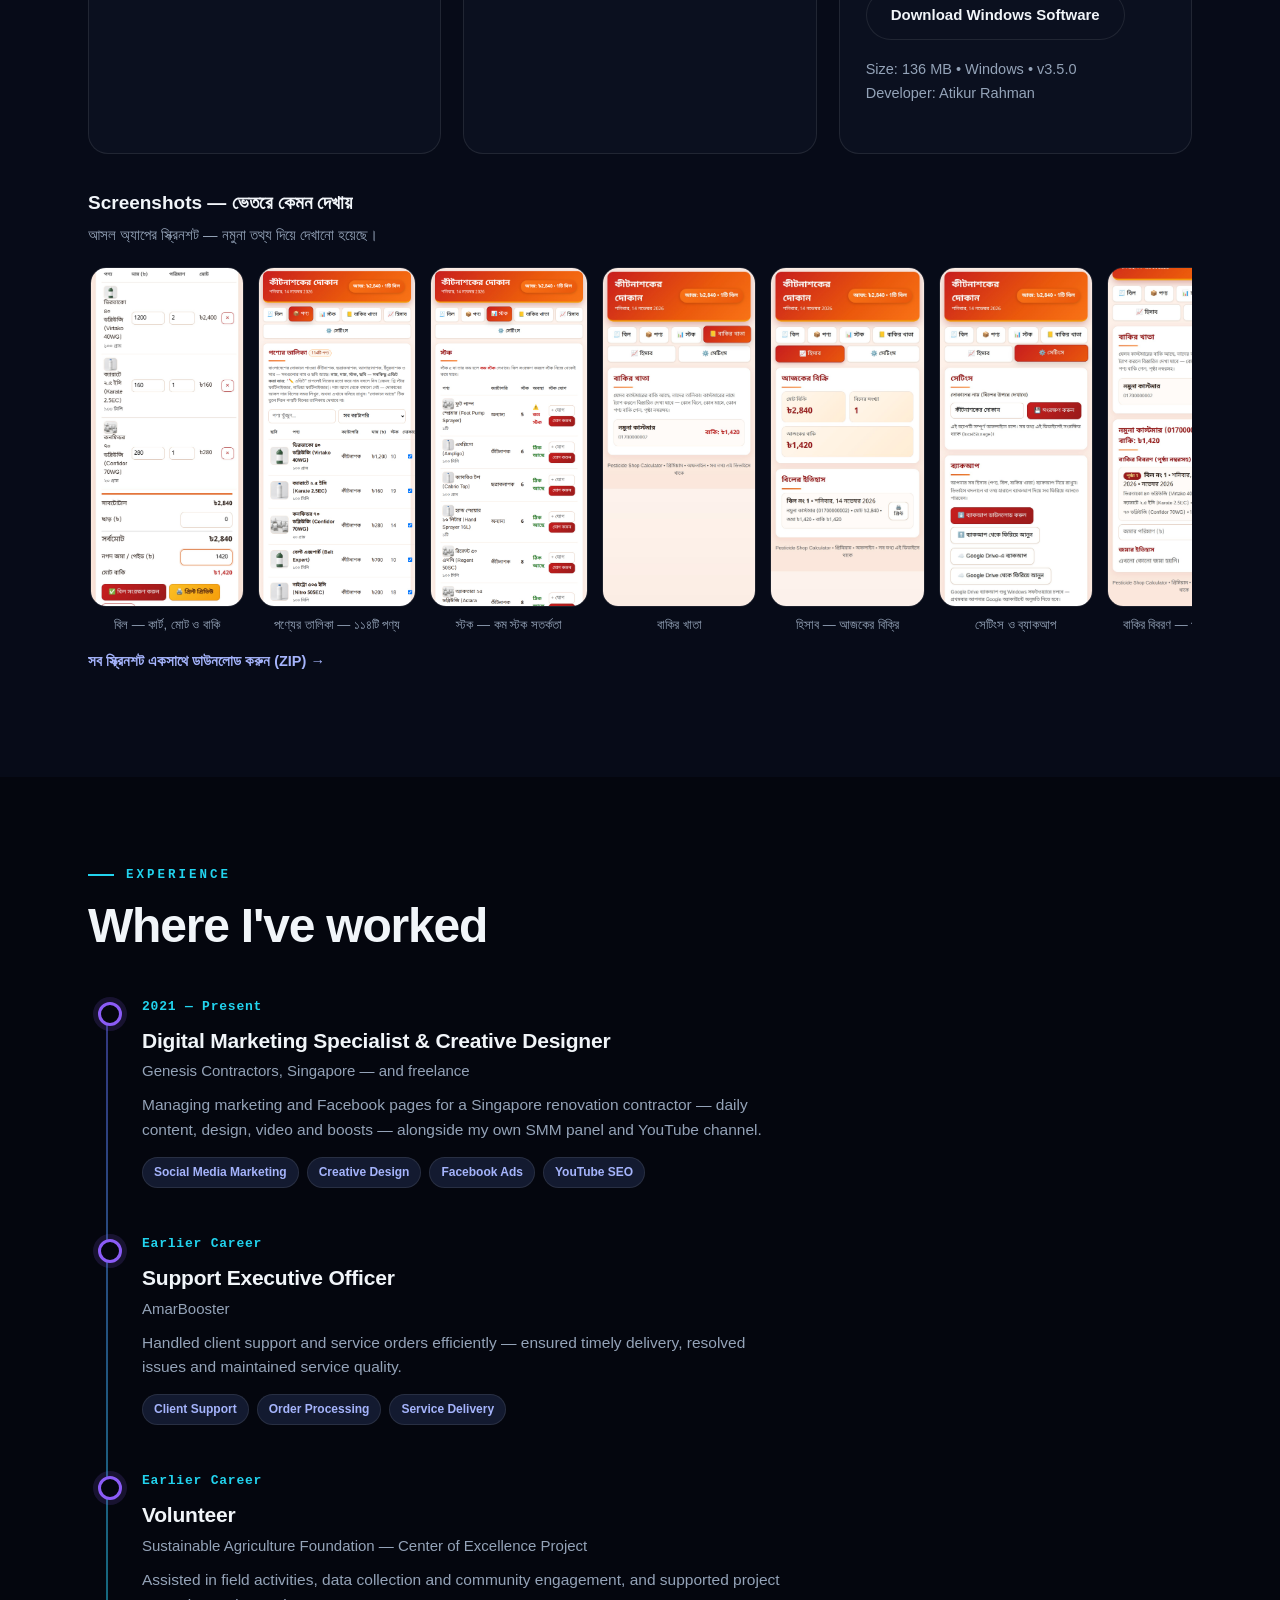
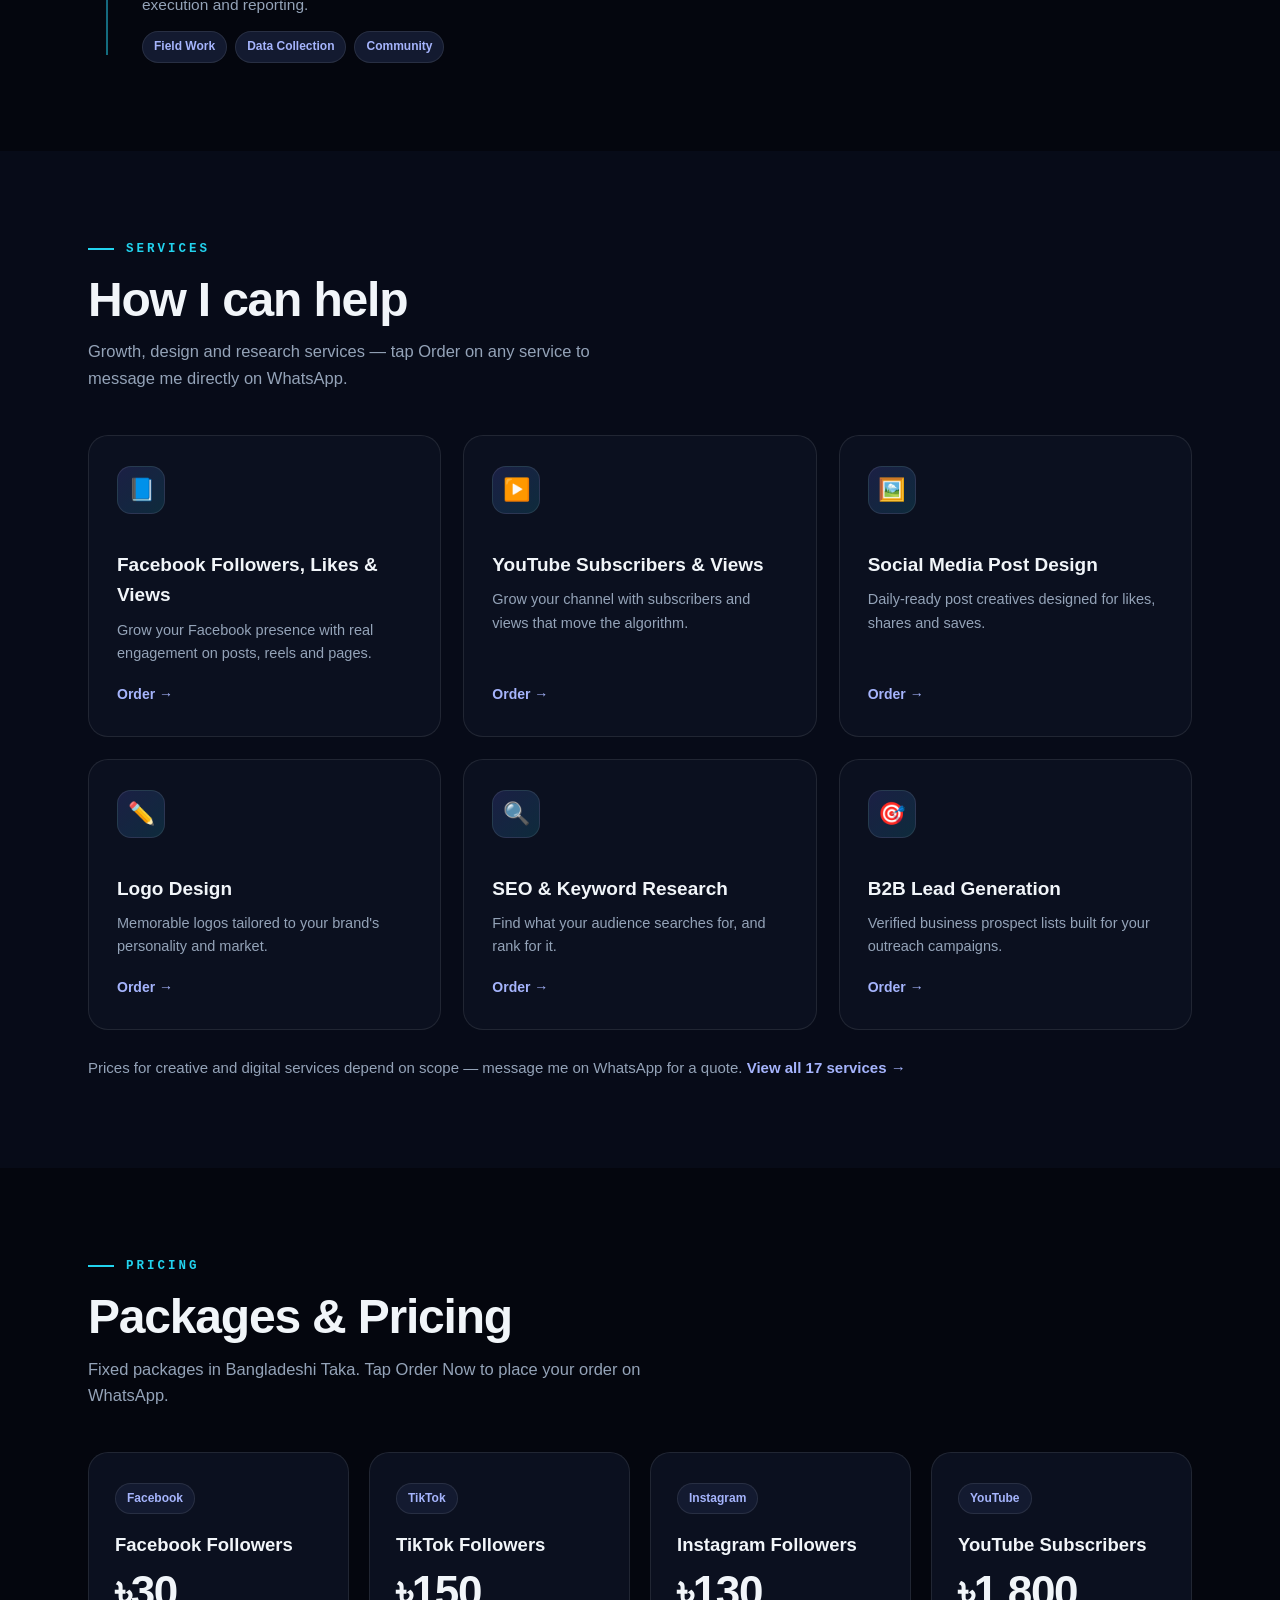
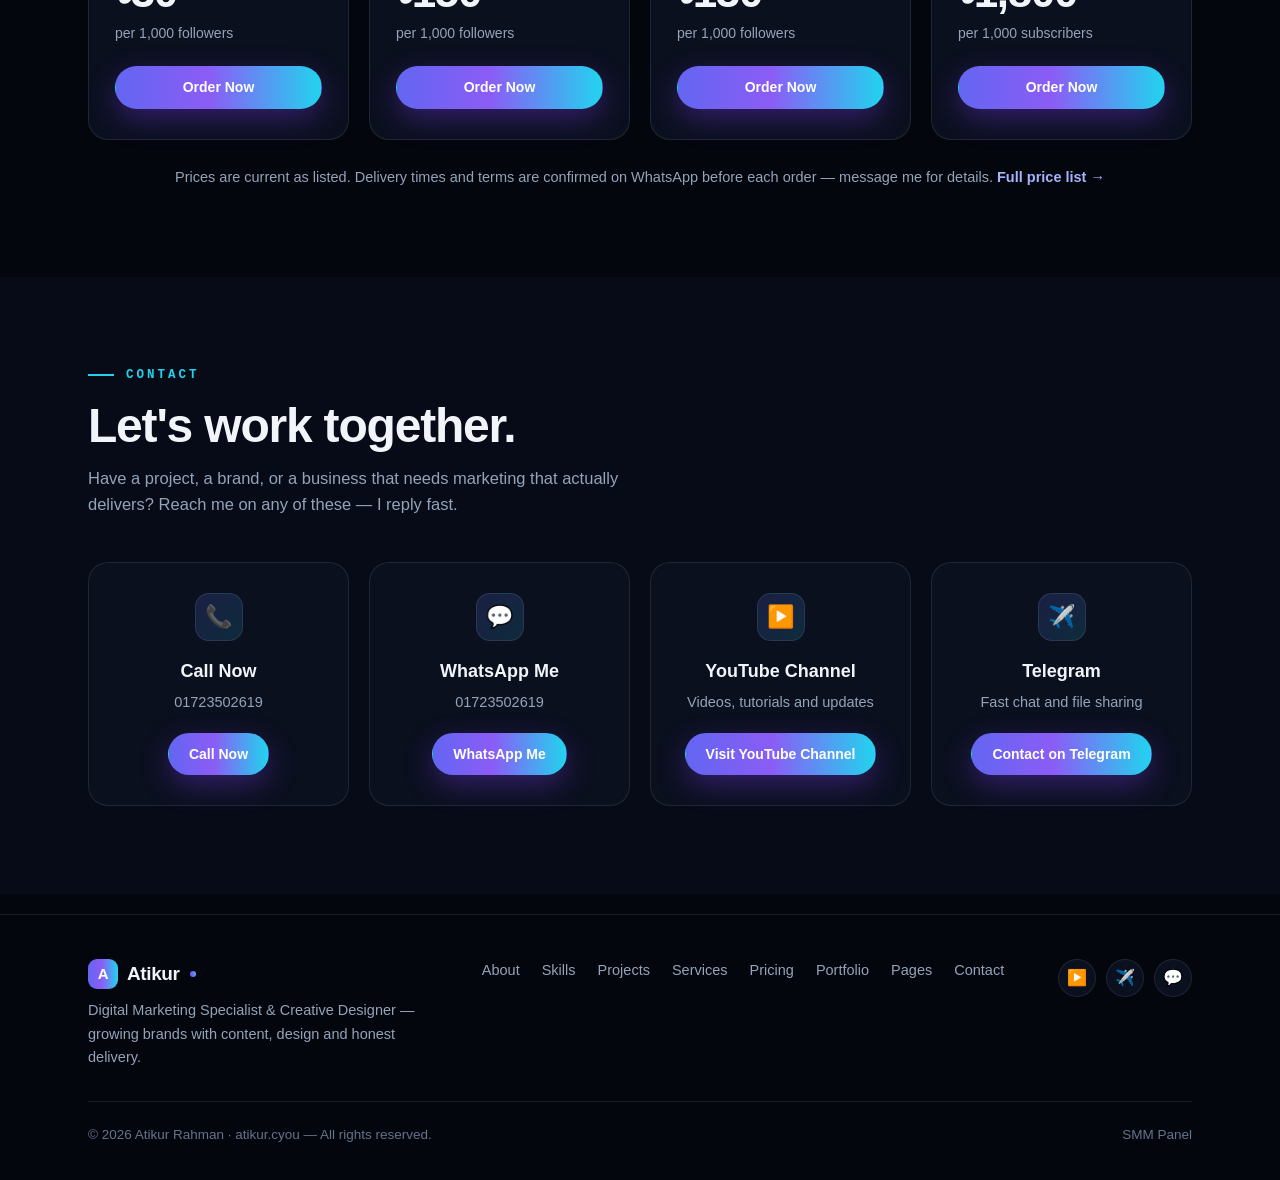
==== commit 6611d955: "Bump CSS cache-buster to v=3 (fresh CSS for all visitors)" ====
--- a/index.html
+++ b/index.html
@@ -5,7 +5,7 @@
 <meta name="viewport" content="width=device-width, initial-scale=1.0">
 <title>Atikur Rahman — Digital Marketing Specialist & Creative Designer</title>
 <meta name="description" content="Atikur Rahman — Digital Marketing Specialist & Creative Designer. Social media marketing, Facebook page management, creative design, branding, SEO, YouTube SEO, web research and lead generation.">
-<link rel="stylesheet" href="portfolio.css?v=2">
+<link rel="stylesheet" href="portfolio.css?v=3">
 <link rel="canonical" href="https://atikur.cyou/">
 <script type="application/ld+json">
 {
--- a/portfolio.css
+++ b/portfolio.css
@@ -101,13 +101,13 @@
 .hero-stats span{font-size:13.5px;color:var(--muted)}
 .hero-photo{position:relative;justify-self:end;width:min(400px,100%)}
 .hero-photo .frame{position:relative;z-index:1;border-radius:28px;padding:3px;background:var(--grad);box-shadow:var(--shadow);animation:floaty 6s ease-in-out infinite}
-.hero-ring{position:absolute;z-index:0;right:-90px;top:-90px;width:280px;height:280px;border:2px dashed rgba(139,92,246,.55);border-radius:50%;animation:spin 24s linear infinite;pointer-events:none}
+.hero-ring{position:absolute;z-index:0;right:-90px;top:-90px;width:280px;height:280px;border:2px dashed rgba(139,92,246,.55);border-radius:50%;animation:spin 18s linear infinite;pointer-events:none}
 @keyframes floaty{0%,100%{transform:translateY(0)}50%{transform:translateY(-12px)}}
 @keyframes spin{to{transform:rotate(360deg)}}
 .hero-photo .frame img{border-radius:25px;width:100%;height:520px;object-fit:cover;object-position:center 12%}
-.hero-chip{position:absolute;left:-24px;bottom:34px;background:var(--card);border:1px solid var(--line);border-radius:16px;padding:12px 18px;box-shadow:var(--shadow);font-size:14px;font-weight:700;display:flex;gap:9px;align-items:center;animation:floaty 6s ease-in-out 1.2s infinite}
+.hero-chip{position:absolute;z-index:2;left:-24px;bottom:34px;background:var(--card);border:1px solid var(--line);border-radius:16px;padding:12px 18px;box-shadow:var(--shadow);font-size:14px;font-weight:700;display:flex;gap:9px;align-items:center;animation:floaty 6s ease-in-out 1.2s infinite}
 .hero-chip small{display:block;font-weight:500;color:var(--muted);font-size:12.5px}
-.spark{position:absolute;right:-8px;top:38%;font-size:26px;color:#c4b5fd;opacity:.8;animation:twinkle 3.2s ease-in-out infinite}
+.spark{position:absolute;z-index:2;right:-8px;top:38%;font-size:26px;color:#c4b5fd;opacity:.8;animation:twinkle 3.2s ease-in-out infinite}
 @keyframes twinkle{0%,100%{opacity:.35;transform:scale(.85) rotate(0deg)}50%{opacity:1;transform:scale(1.15) rotate(20deg)}}
 .scroll-hint{display:flex;flex-direction:column;align-items:center;gap:8px;margin-top:56px;color:var(--muted2);font-size:11px;letter-spacing:.28em;font-weight:600}
 .scroll-hint .mouse{width:22px;height:36px;border:2px solid var(--muted2);border-radius:12px;position:relative}
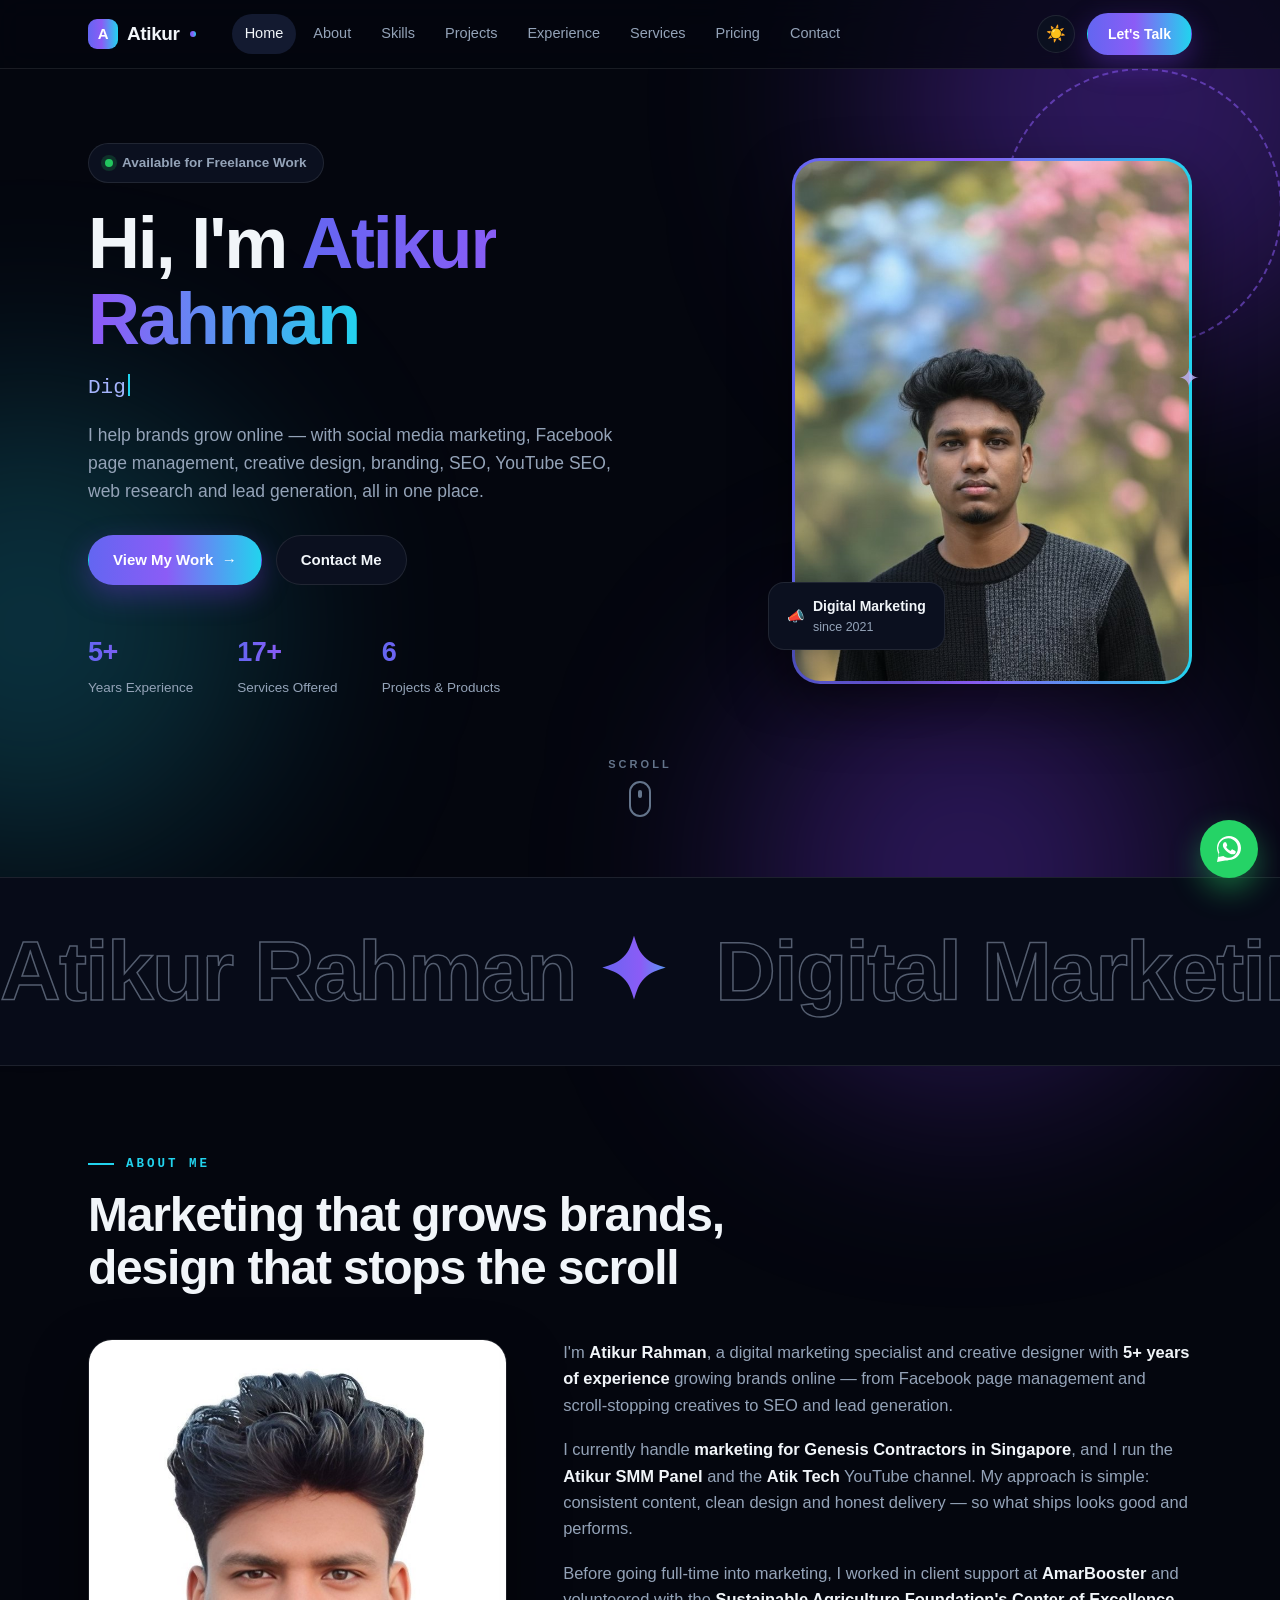
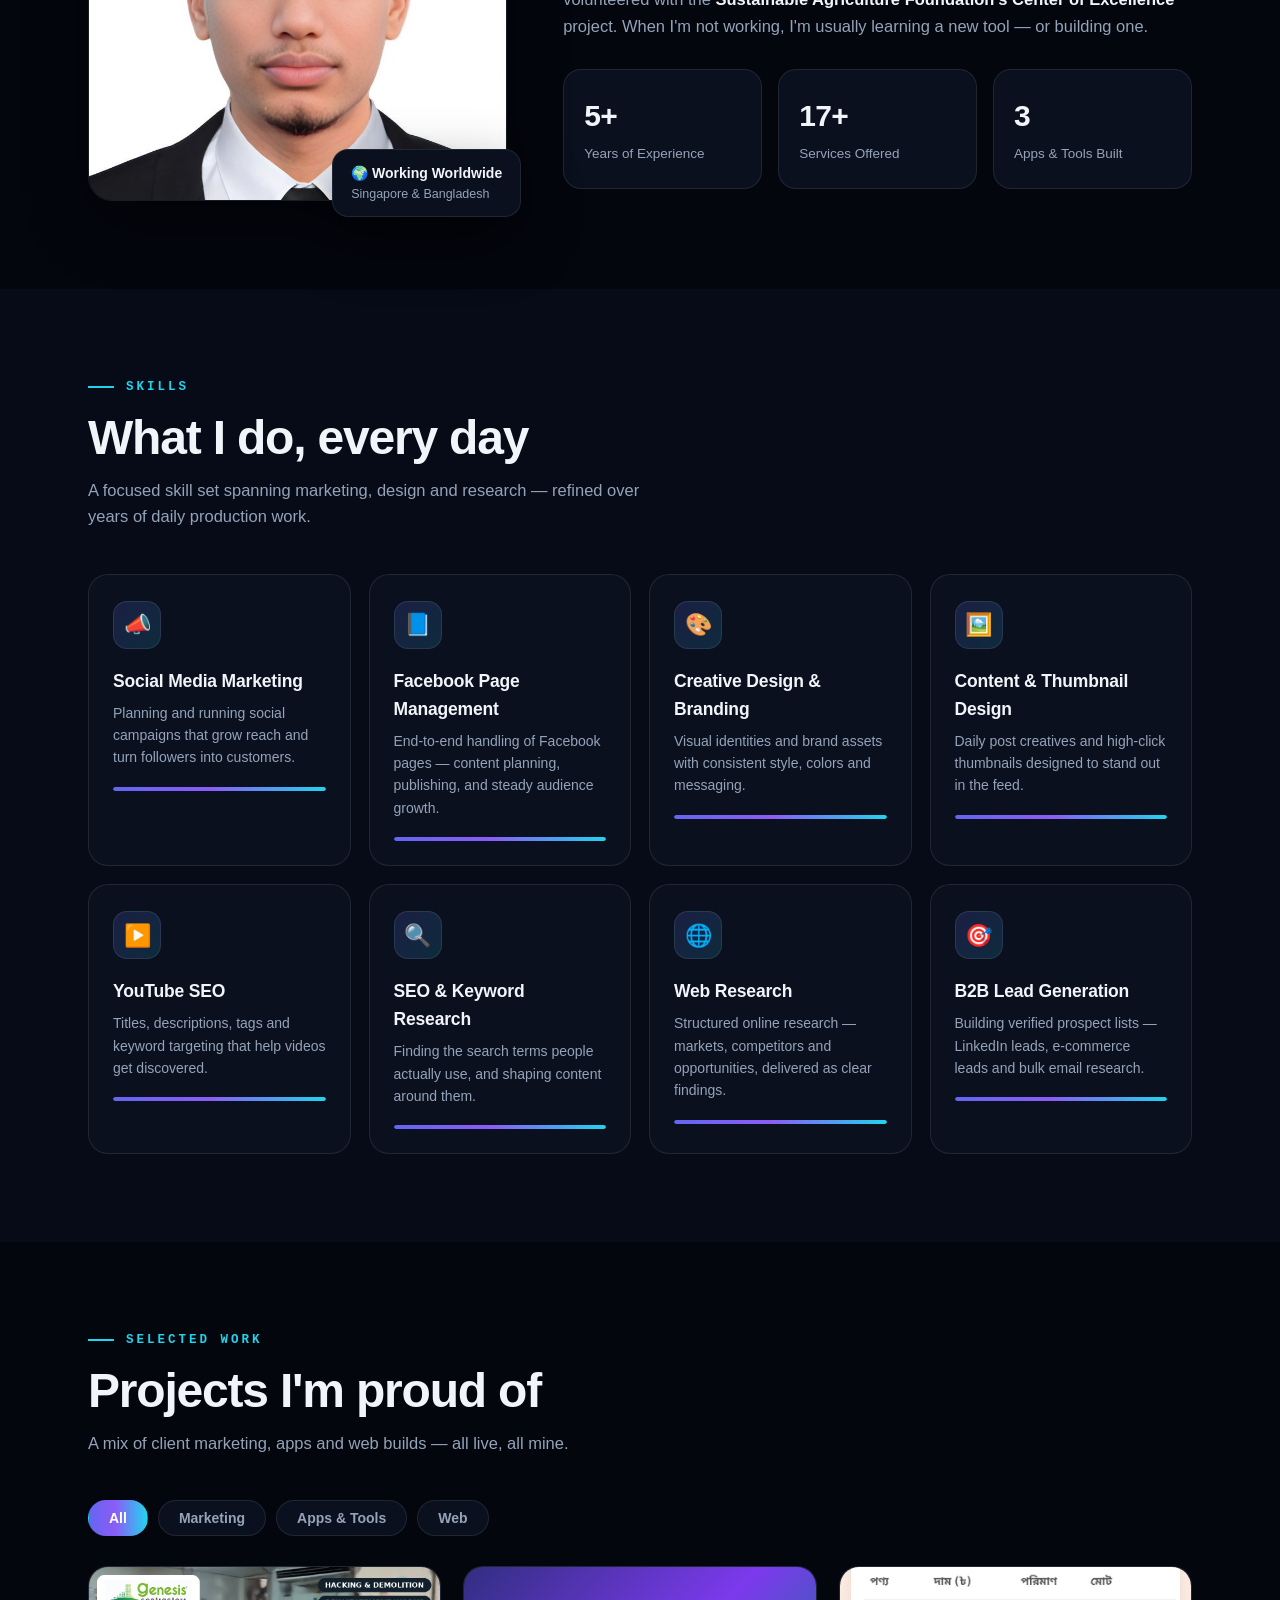
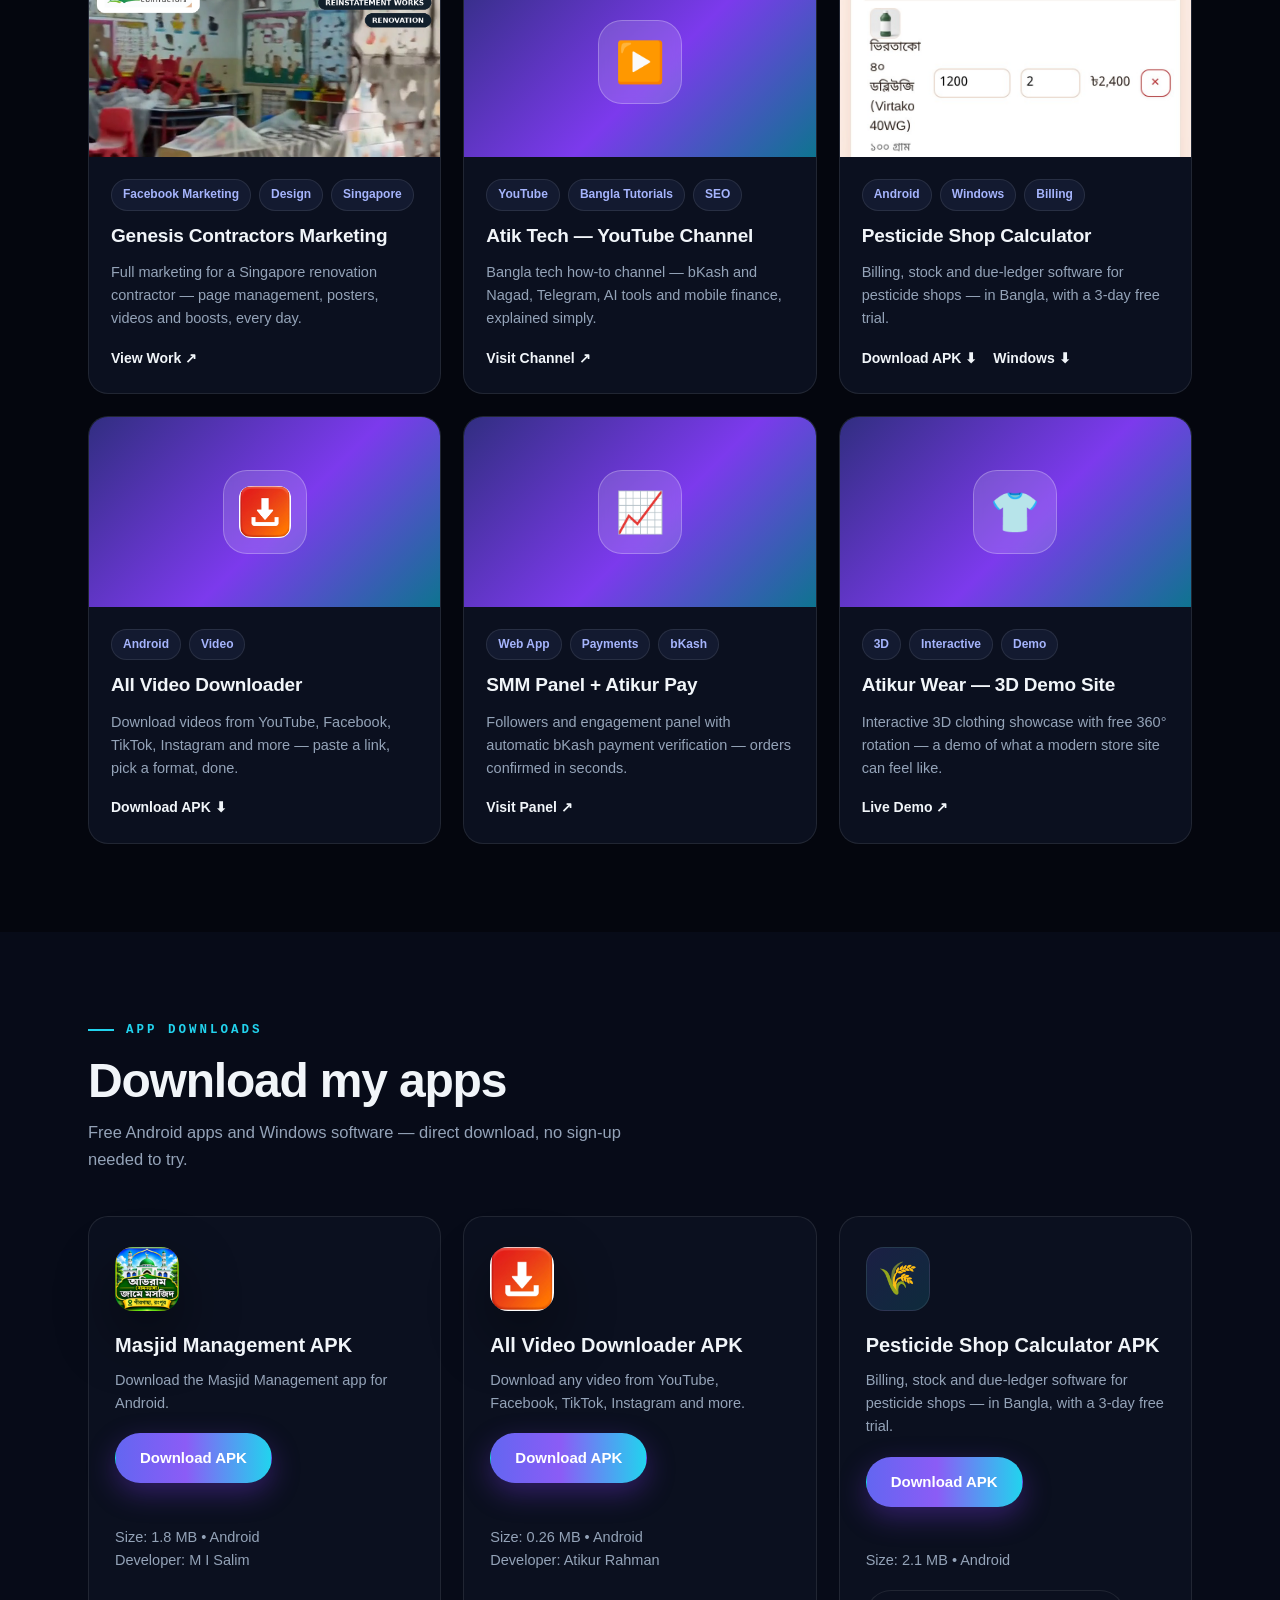
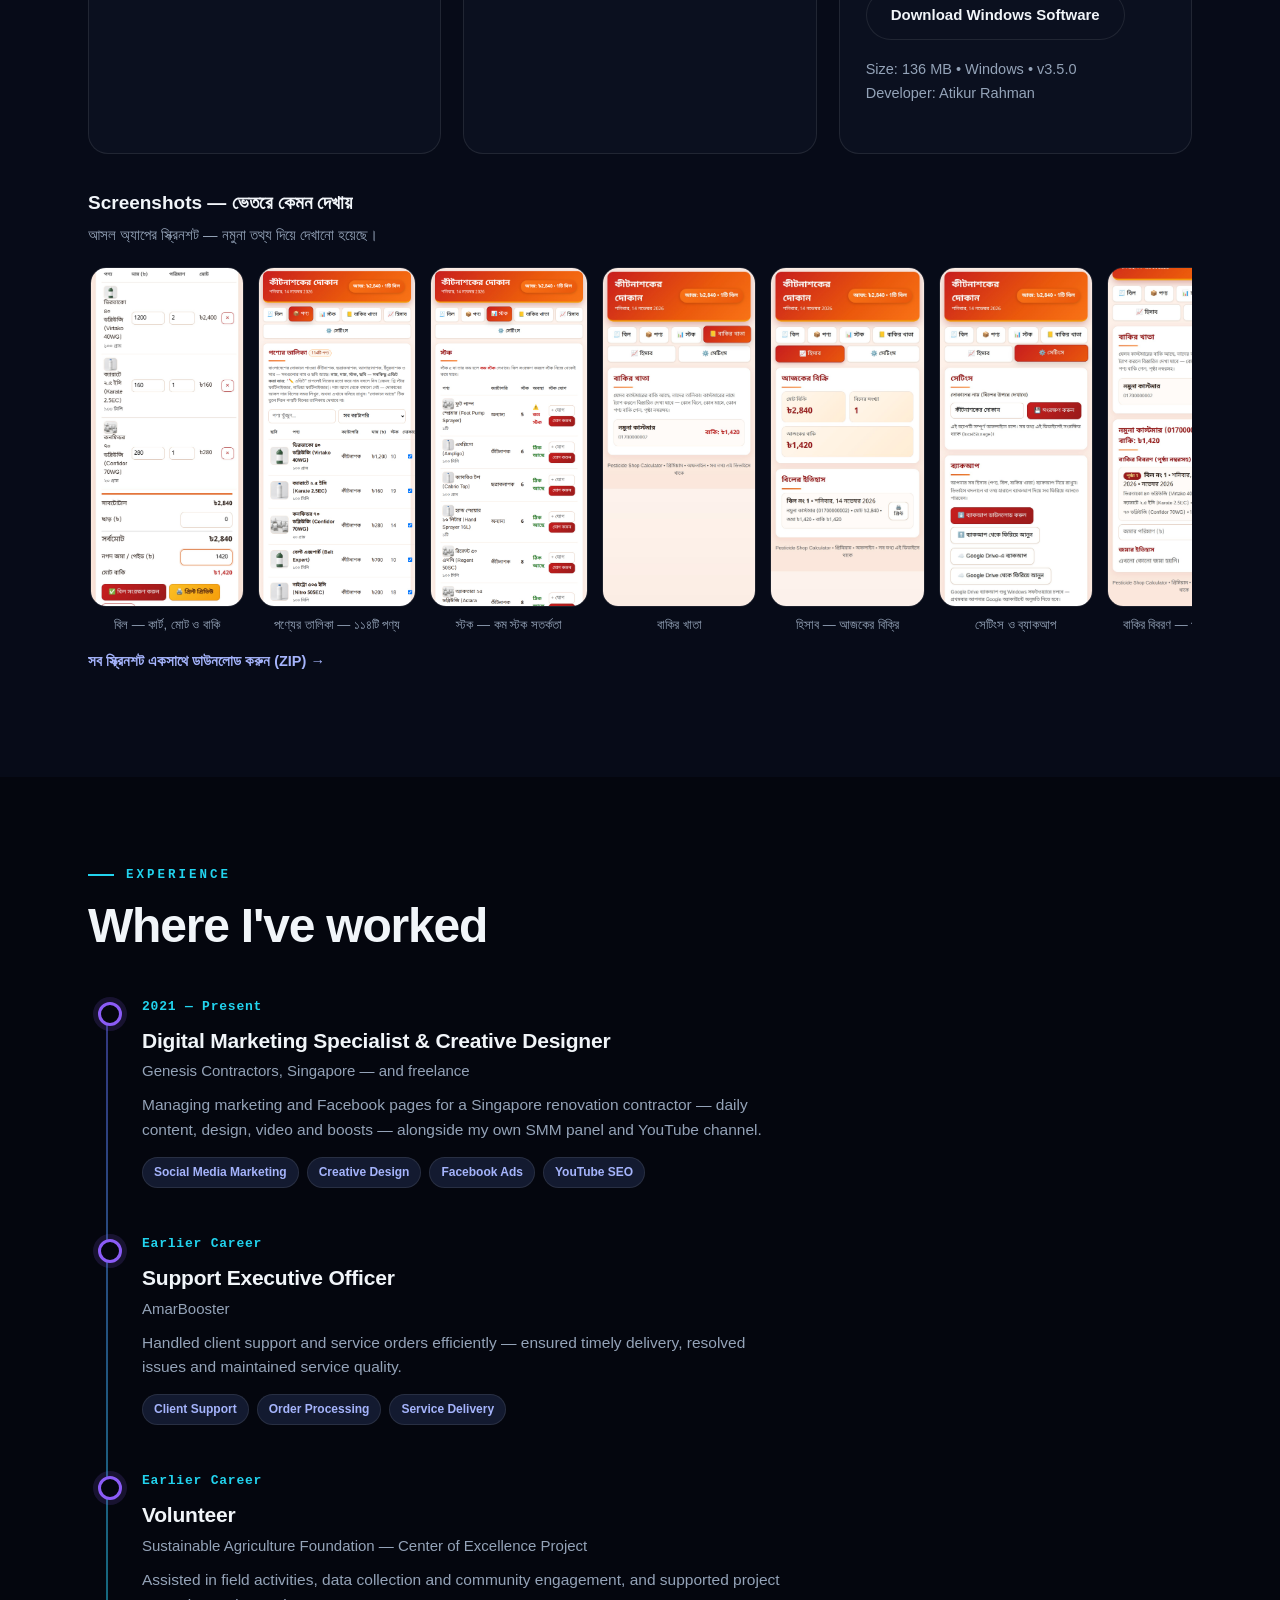
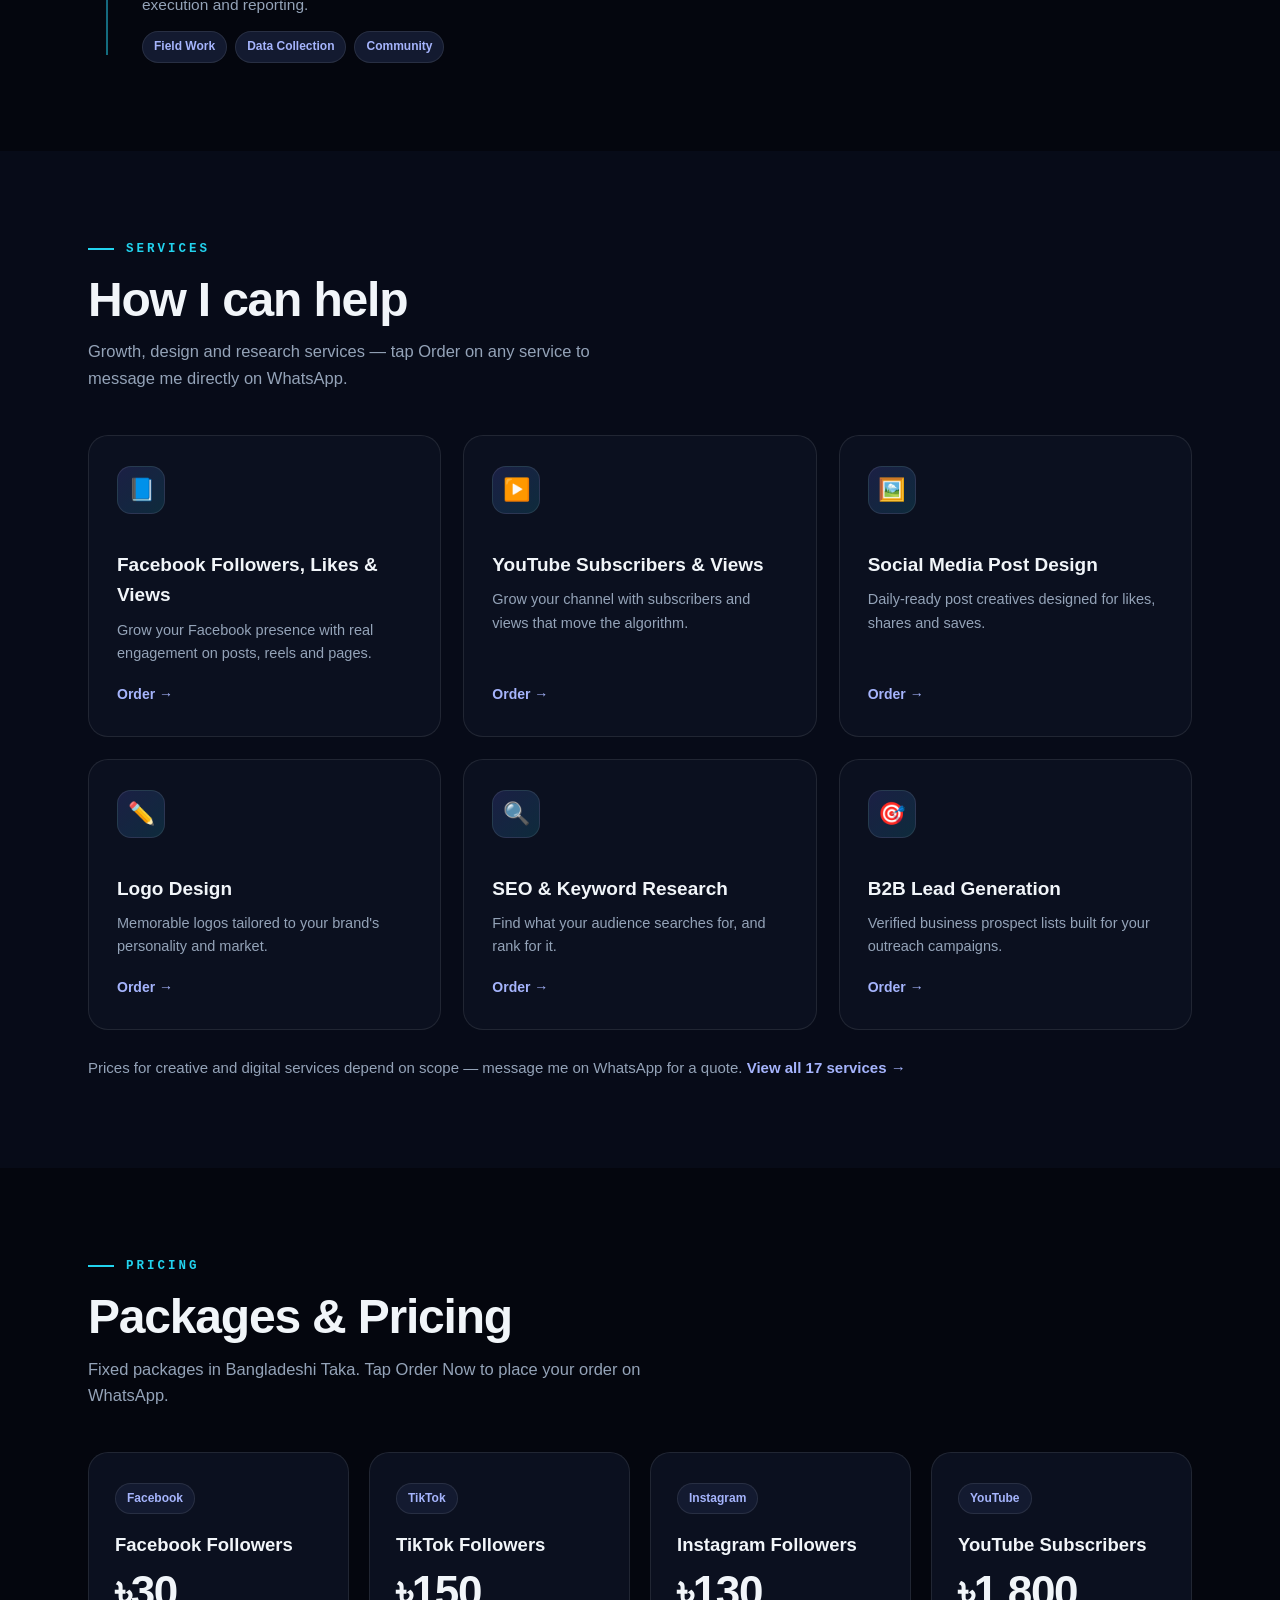
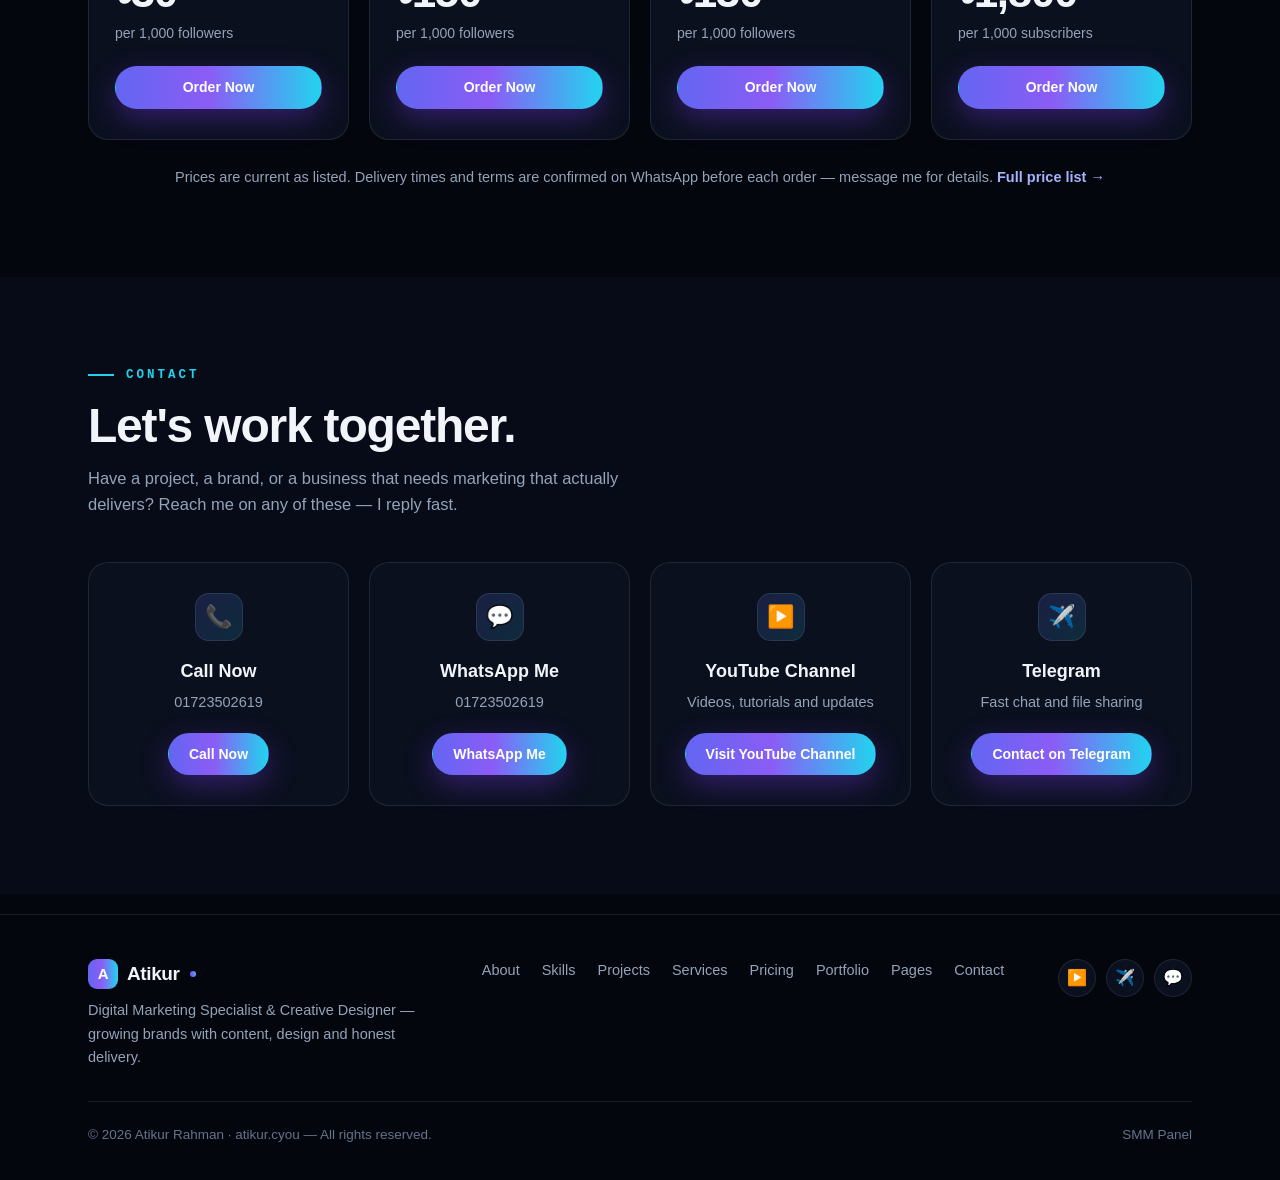
==== commit 97e07266: "Hero: walk-in entrance + slow Ken Burns zoom (closer to reference video hero)" ====
--- a/index.html
+++ b/index.html
@@ -5,7 +5,7 @@
 <meta name="viewport" content="width=device-width, initial-scale=1.0">
 <title>Atikur Rahman — Digital Marketing Specialist & Creative Designer</title>
 <meta name="description" content="Atikur Rahman — Digital Marketing Specialist & Creative Designer. Social media marketing, Facebook page management, creative design, branding, SEO, YouTube SEO, web research and lead generation.">
-<link rel="stylesheet" href="portfolio.css?v=3">
+<link rel="stylesheet" href="portfolio.css?v=4">
 <link rel="canonical" href="https://atikur.cyou/">
 <script type="application/ld+json">
 {
--- a/portfolio.css
+++ b/portfolio.css
@@ -100,11 +100,13 @@
 .hero-stats b{display:block;font-size:27px;letter-spacing:-.02em}
 .hero-stats span{font-size:13.5px;color:var(--muted)}
 .hero-photo{position:relative;justify-self:end;width:min(400px,100%)}
-.hero-photo .frame{position:relative;z-index:1;border-radius:28px;padding:3px;background:var(--grad);box-shadow:var(--shadow);animation:floaty 6s ease-in-out infinite}
+.hero-photo .frame{position:relative;z-index:1;border-radius:28px;padding:3px;background:var(--grad);box-shadow:var(--shadow);overflow:hidden;animation:walkin 1.4s cubic-bezier(.22,.8,.3,1) both,floaty 6s ease-in-out 1.4s infinite}
+@keyframes walkin{from{transform:translateX(60px) scale(.82);opacity:0}to{transform:translateX(0) scale(1);opacity:1}}
 .hero-ring{position:absolute;z-index:0;right:-90px;top:-90px;width:280px;height:280px;border:2px dashed rgba(139,92,246,.55);border-radius:50%;animation:spin 18s linear infinite;pointer-events:none}
 @keyframes floaty{0%,100%{transform:translateY(0)}50%{transform:translateY(-12px)}}
 @keyframes spin{to{transform:rotate(360deg)}}
-.hero-photo .frame img{border-radius:25px;width:100%;height:520px;object-fit:cover;object-position:center 12%}
+.hero-photo .frame img{border-radius:25px;width:100%;height:520px;object-fit:cover;object-position:center 12%;animation:kenburns 14s ease-in-out 1.4s infinite alternate}
+@keyframes kenburns{from{transform:scale(1)}to{transform:scale(1.08)}}
 .hero-chip{position:absolute;z-index:2;left:-24px;bottom:34px;background:var(--card);border:1px solid var(--line);border-radius:16px;padding:12px 18px;box-shadow:var(--shadow);font-size:14px;font-weight:700;display:flex;gap:9px;align-items:center;animation:floaty 6s ease-in-out 1.2s infinite}
 .hero-chip small{display:block;font-weight:500;color:var(--muted);font-size:12.5px}
 .spark{position:absolute;z-index:2;right:-8px;top:38%;font-size:26px;color:#c4b5fd;opacity:.8;animation:twinkle 3.2s ease-in-out infinite}
@@ -296,7 +298,7 @@
 }
 @media(prefers-reduced-motion:reduce){
   .marquee-track{animation:none}
-  .hero-photo .frame,.hero-chip,.hero-ring,.spark{animation:none}
+  .hero-photo .frame,.hero-photo .frame img,.hero-chip,.hero-ring,.spark{animation:none}
   .reveal{opacity:1;transform:none;transition:none}
   html{scroll-behavior:auto}
 }
